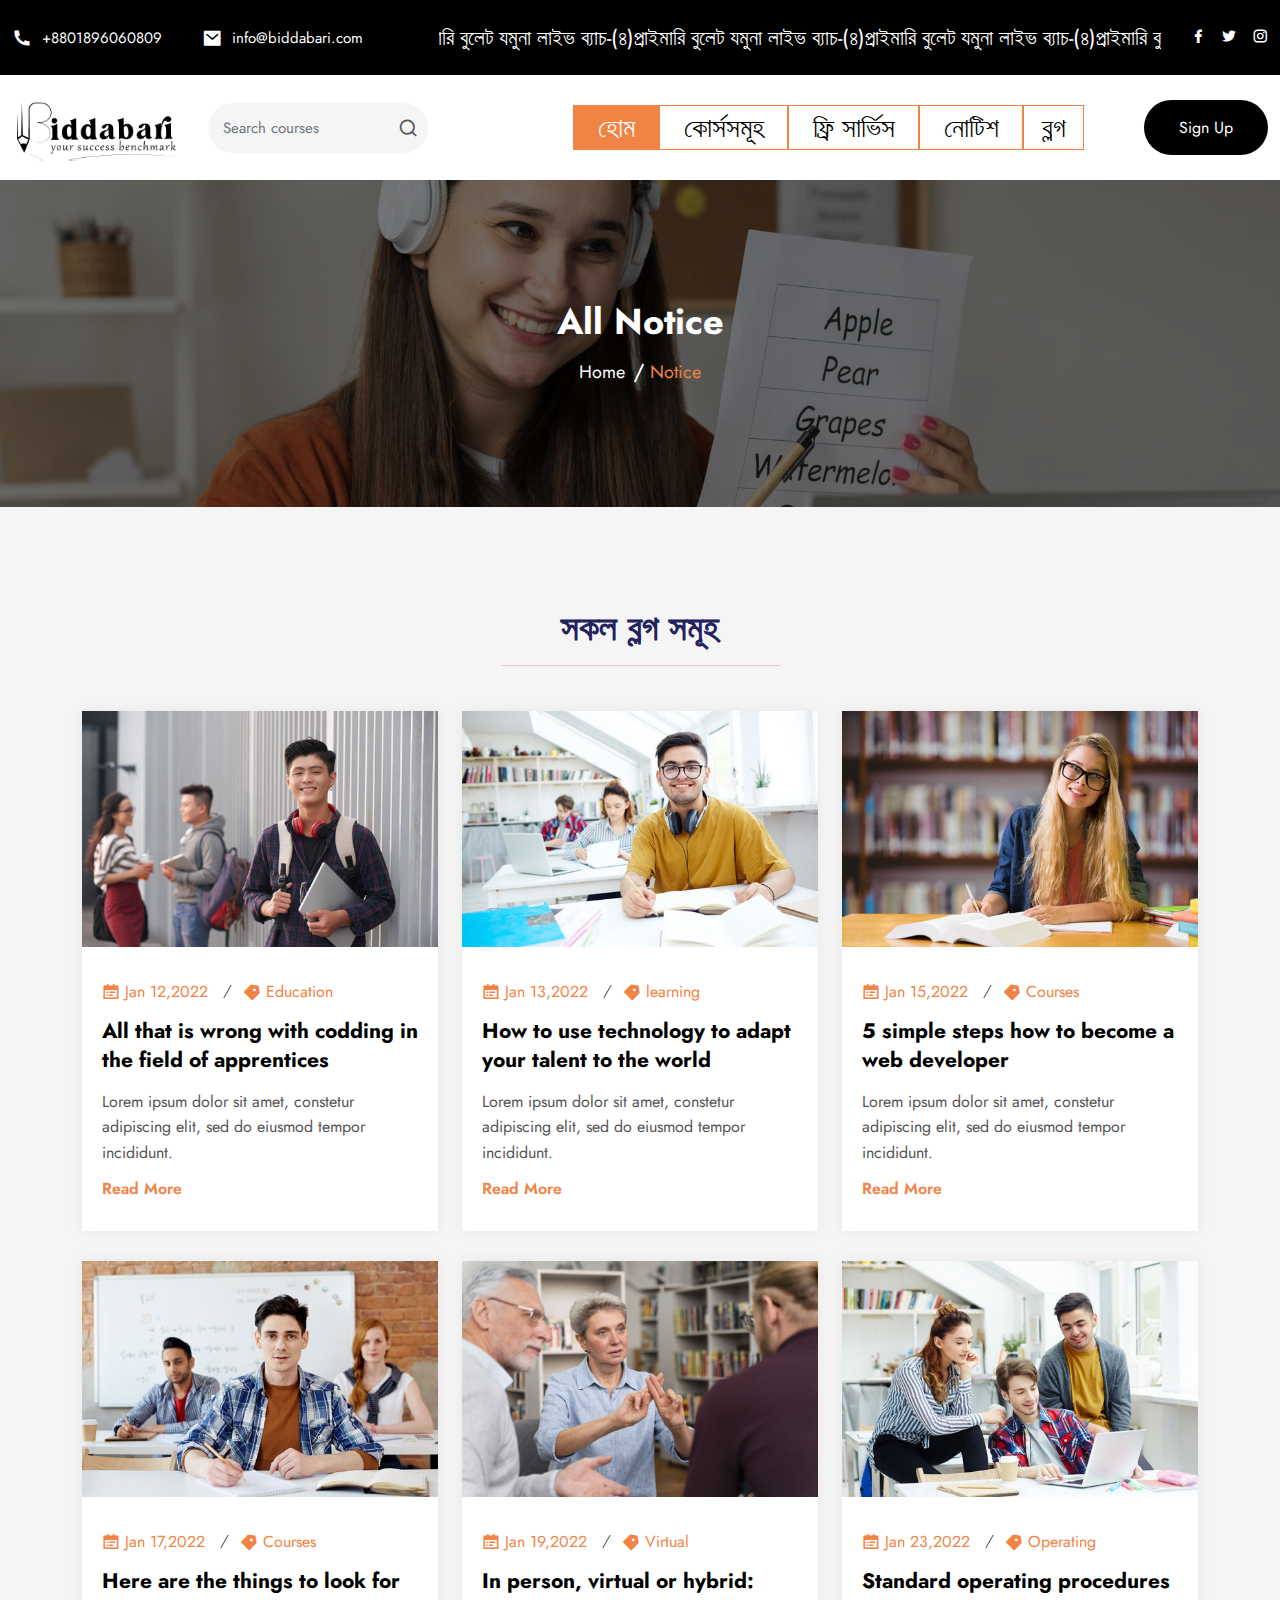
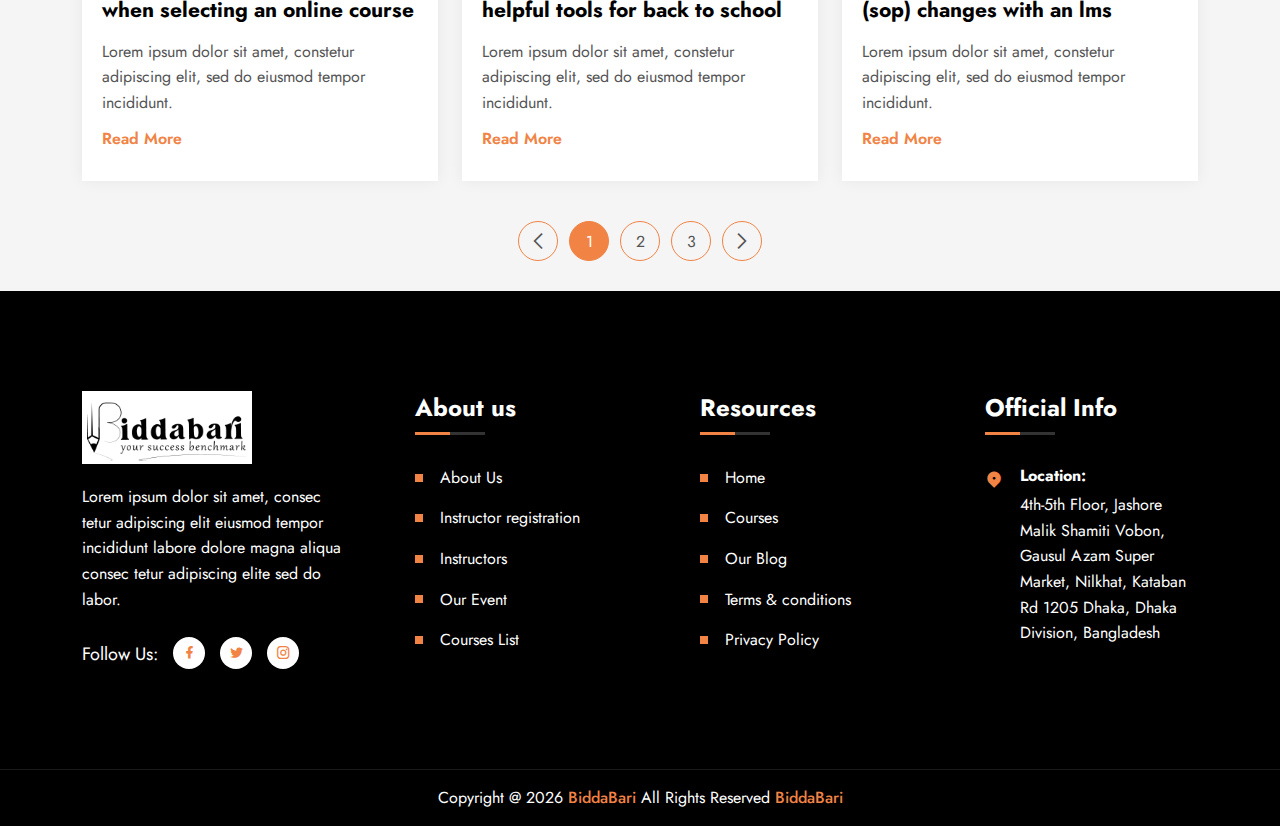
==== blog.html @ 2662635b "many page added" ====
<!doctype html>
<html lang="zxx">

<head>

    <meta charset="UTF-8">
    <meta http-equiv="X-UA-Compatible" content="IE=edge">
    <meta name="viewport" content="width=device-width, initial-scale=1.0">

    <link rel="stylesheet" href="assets/css/plugins.css">

    <link rel="stylesheet" href="assets/css/iconplugins.css">

    <link rel="stylesheet" href="assets/css/style.css">

    <link rel="stylesheet" href="assets/css/responsive.css">

    <link rel="stylesheet" href="assets/css/theme-dark.css">

    <link rel="stylesheet" href="assets/css/custom.css">
    <title>BiddaBari - The First Job Study Online Platform in Bangladesh</title>

    <link rel="icon" type="image/png" href="assets/images/favicon.png">
    <link rel="stylesheet" href="assets/news-tinker/style.css">

</head>
<body>

<!--<div id="preloader">-->
<!-- <div id="preloader-area">-->
<!--  <div class="spinner"></div>-->
<!--  <div class="spinner"></div>-->
<!--  <div class="spinner"></div>-->
<!--  <div class="spinner"></div>-->
<!--  <div class="spinner"></div>-->
<!--  <div class="spinner"></div>-->
<!--  <div class="spinner"></div>-->
<!--  <div class="spinner"></div>-->
<!-- </div>-->
<!-- <div class="preloader-section preloader-left"></div>-->
<!-- <div class="preloader-section preloader-right"></div>-->
<!--</div>-->


<header class="top-header">
    <div class="container-fluid">
        <div class="row align-items-center">
            <div class="col-lg-4 col-md-4">
                <div class="header-left">
                    <ul>
                        <li>
                            <i class="ri-phone-fill"></i>
                            <a href="">+8801896060809</a>
                        </li>
                        <li>
                            <i class="ri-mail-fill"></i>
                            <a href=""><span class="__cf_email__">info@biddabari.com</span></a>
                        </li>
                    </ul>
                </div>
            </div>
            <div class="col-lg-7 col-md-4 acme-news-ticker">
                <div class="acme-news-ticker-box">
                    <ul class="my-news-ticker">
                        <li><a href="">প্রাইমারি বুলেট যমুনা লাইভ ব্যাচ-(৪)প্রাইমারি বুলেট যমুনা লাইভ ব্যাচ-(৪)প্রাইমারি বুলেট যমুনা লাইভ ব্যাচ-(৪)প্রাইমারি বুলেট যমুনা লাইভ ব্যাচ-(৪)প্রাইমারি বুলেট যমুনা লাইভ ব্যাচ-(৪)প্রাইমারি বুলেট যমুনা লাইভ ব্যাচ-(৪)</a></li>&nbsp;&nbsp;&nbsp;&nbsp;&nbsp;&nbsp;&nbsp;&nbsp;&nbsp;&nbsp;&nbsp;&nbsp;&nbsp;&nbsp;
                        <li><a href="">প্রাইমারি বুলেট যমুনা লাইভ ব্যাচ-(5)</a></li>
                        <li><a href="">প্রাইমারি বুলেট যমুনা লাইভ ব্যাচ-(6)</a></li>
                        <li><a href="">প্রাইমারি বুলেট যমুনা লাইভ ব্যাচ-(7)</a></li>
                    </ul>
                </div>
            </div>
            <div class="col-lg-1 col-md-4">
                <div class="header-right">
                    <ul class="social-list">
                        <li>
                            <a href="https://www.facebook.com/" target="_blank">
                                <i class="ri-facebook-fill"></i>
                            </a>
                        </li>
                        <li>
                            <a href="https://twitter.com/" target="_blank">
                                <i class="ri-twitter-fill"></i>
                            </a>
                        </li>
                        <li>
                            <a href="https://www.pinterest.com/" target="_blank">
                                <i class="ri-instagram-line"></i>
                            </a>
                        </li>
                    </ul>
                </div>
            </div>
        </div>
    </div>
</header>


<div class="navbar-area-2" >
    <div class="mobile-responsive-nav">
        <div class="container">
            <div class="mobile-responsive-menu">
                <div class="logo">
                    <a href="index.html">
                        <img src="assets/images/logos/logo-small.png" class="logo-one" alt="logo">
                        <img src="assets/images/logos/logo-small-white.png" class="logo-two" alt="logo">
                    </a>
                </div>
            </div>
        </div>
    </div>

    <div class="desktop-nav nav-area" >
        <div class="container-fluid">
            <nav class="navbar navbar-expand-md navbar-light ">
                <a class="navbar-brand" href="index.html">
                    <img src="assets/images/logos/logo.png" class="logo-one" alt="Logo">
                    <img src="assets/images/logos/logo-2.png" class="logo-two" alt="Logo">
                </a>
                <div class="nav-widget-form">
                    <form class="search-form search-form-bg">
                        <input type="search" class="form-control" placeholder="Search courses">
                        <button type="submit">
                            <i class="ri-search-line"></i>
                        </button>
                    </form>
                </div>

                <div class="collapse navbar-collapse mean-menu" id="navbarSupportedContent">
                    <ul class="navbar-nav">
                        <li class="nav-item"><a href="index.html" class="nav-link active"> হোম</a> </li>
                        <li class="nav-item"><a href="courses.html" class="nav-link"> কোর্সসমূহ</a> </li>
                        <li class="nav-item"><a href="free.html" class="nav-link">ফ্রি সার্ভিস</a></li>
                        <li class="nav-item"><a href="notice.html" class="nav-link">নোটিশ </a></li>
                        <li class="nav-item"><a href="blog.html" class="nav-link">ব্লগ</a></li>
                    </ul>
                    <div class="others-options d-flex align-items-center">
                        <div class="optional-item">
                            <a href="signup.htm" class="default-btn two border-radius-50">Sign Up</a>
                        </div>
                    </div>
                </div>
            </nav>
        </div>
    </div>

    <div class="side-nav-responsive">
        <div class="container">
            <div class="dot-menu">
                <div class="side-item">
                    <a href="signup.html" class=""><i class="ri-user-2-fill"></i></a>
                </div>
                <div class="circle-inner">
                    <div class="ri-search-line"></div>
                    <!--     <div class="circle circle-two"></div>-->
                    <!--     <div class="circle circle-three"></div>-->
                </div>
            </div>
            <div class="container">
                <div class="side-nav-inner">
                    <div class="side-nav justify-content-center align-items-center">
                        <div class="side-item">
                            <form class="search-form">
                                <input type="search" class="form-control" placeholder="Search courses">
                                <button type="submit">
                                    <i class="ri-search-line"></i>
                                </button>
                            </form>
                        </div>
                        <!--      <div class="side-item">-->
                        <!--      <a href="signup.html" class="default-btn two">Sign Up</a>-->
                        <!--     </div>-->
                    </div>
                </div>
            </div>
        </div>
    </div>
</div>



<div class="inner-banner inner-banner-bg10 ">
    <div class="container">
        <div class="inner-title text-center">
            <h3>All Notice</h3>
            <ul>
                <li>
                    <a href="index.html">Home</a>
                </li>
                <li>Notice</li>
            </ul>
        </div>
    </div>
</div>

<div class="courses-area-two section-bg pt-100">
    <div class="container">
        <div class="section-title text-center mb-45">
            <!--   <span>কোর্স সমূহ</span>-->
            <h2> সকল  ব্লগ সমূহ</h2>
            <hr class="w-25 mx-auto bg-danger"/>
        </div>
        <div class="row justify-content-center">
            <div class="col-lg-4 col-md-6">
                <div class="blog-card">
                    <a href="single-blog.html">
                        <img src="assets/images/blog/blog-img1.jpg" alt="Blog">
                    </a>
                    <div class="content">
                        <ul>
                            <li><i class="ri-calendar-todo-fill"></i> Jan 12,2022 </li>
                            <li><i class="ri-price-tag-3-fill"></i> <a href="tags.html">Education</a></li>
                        </ul>
                        <h3><a href="single-blog.html">All that is wrong with codding in the field of apprentices</a></h3>
                        <p>Lorem ipsum dolor sit amet, constetur adipiscing elit, sed do eiusmod tempor incididunt.</p>
                        <a href="single-blog.html" class="read-btn">Read More</a>
                    </div>
                </div>
            </div>
            <div class="col-lg-4 col-md-6">
                <div class="blog-card">
                    <a href="single-blog.html">
                        <img src="assets/images/blog/blog-img2.jpg" alt="Blog">
                    </a>
                    <div class="content">
                        <ul>
                            <li><i class="ri-calendar-todo-fill"></i> Jan 13,2022 </li>
                            <li><i class="ri-price-tag-3-fill"></i> <a href="tags.html">learning</a></li>
                        </ul>
                        <h3><a href="single-blog.html">How to use technology to adapt your talent to the world</a></h3>
                        <p>Lorem ipsum dolor sit amet, constetur adipiscing elit, sed do eiusmod tempor incididunt.</p>
                        <a href="single-blog.html" class="read-btn">Read More</a>
                    </div>
                </div>
            </div>
            <div class="col-lg-4 col-md-6">
                <div class="blog-card">
                    <a href="single-blog.html">
                        <img src="assets/images/blog/blog-img3.jpg" alt="Blog">
                    </a>
                    <div class="content">
                        <ul>
                            <li><i class="ri-calendar-todo-fill"></i> Jan 15,2022 </li>
                            <li><i class="ri-price-tag-3-fill"></i> <a href="tags.html">Courses</a></li>
                        </ul>
                        <h3><a href="single-blog.html">5 simple steps how to become a web developer</a></h3>
                        <p>Lorem ipsum dolor sit amet, constetur adipiscing elit, sed do eiusmod tempor incididunt.</p>
                        <a href="single-blog.html" class="read-btn">Read More</a>
                    </div>
                </div>
            </div>
            <div class="col-lg-4 col-md-6">
                <div class="blog-card">
                    <a href="single-blog.html">
                        <img src="assets/images/blog/blog-img4.jpg" alt="Blog">
                    </a>
                    <div class="content">
                        <ul>
                            <li><i class="ri-calendar-todo-fill"></i> Jan 17,2022 </li>
                            <li><i class="ri-price-tag-3-fill"></i> <a href="tags.html">Courses</a></li>
                        </ul>
                        <h3><a href="single-blog.html">Here are the things to look for when selecting an online course</a></h3>
                        <p>Lorem ipsum dolor sit amet, constetur adipiscing elit, sed do eiusmod tempor incididunt.</p>
                        <a href="single-blog.html" class="read-btn">Read More</a>
                    </div>
                </div>
            </div>
            <div class="col-lg-4 col-md-6">
                <div class="blog-card">
                    <a href="single-blog.html">
                        <img src="assets/images/blog/blog-img5.jpg" alt="Blog">
                    </a>
                    <div class="content">
                        <ul>
                            <li><i class="ri-calendar-todo-fill"></i> Jan 19,2022 </li>
                            <li><i class="ri-price-tag-3-fill"></i> <a href="tags.html">Virtual</a></li>
                        </ul>
                        <h3><a href="single-blog.html">In person, virtual or hybrid: helpful tools for back to school</a></h3>
                        <p>Lorem ipsum dolor sit amet, constetur adipiscing elit, sed do eiusmod tempor incididunt.</p>
                        <a href="single-blog.html" class="read-btn">Read More</a>
                    </div>
                </div>
            </div>
            <div class="col-lg-4 col-md-6">
                <div class="blog-card">
                    <a href="single-blog.html">
                        <img src="assets/images/blog/blog-img6.jpg" alt="Blog">
                    </a>
                    <div class="content">
                        <ul>
                            <li><i class="ri-calendar-todo-fill"></i> Jan 23,2022 </li>
                            <li><i class="ri-price-tag-3-fill"></i> <a href="tags.html">Operating</a></li>
                        </ul>
                        <h3><a href="single-blog.html">Standard operating procedures (sop) changes with an lms</a></h3>
                        <p>Lorem ipsum dolor sit amet, constetur adipiscing elit, sed do eiusmod tempor incididunt.</p>
                        <a href="single-blog.html" class="read-btn">Read More</a>
                    </div>
                </div>
            </div>
            <div class="col-lg-12 col-md-12 text-center">
                <div class="pagination-area">
                    <a href="blog.html" class="prev page-numbers">
                        <i class="flaticon-left-arrow"></i>
                    </a>
                    <span class="page-numbers current" aria-current="page">1</span>
                    <a href="blog.html" class="page-numbers">2</a>
                    <a href="blog.html" class="page-numbers">3</a>
                    <a href="blog.html" class="next page-numbers">
                        <i class="flaticon-chevron"></i>
                    </a>
                </div>
            </div>
        </div>
    </div>
</div>




<footer class="footer-area">
    <div class="container pt-100 pb-70">
        <div class="row">
            <div class="col-lg-3 col-sm-6">
                <div class="footer-widget">
                    <div class="footer-logo">
                        <a href="index.html">
                            <img src="assets/images/logos/logo-2.png" alt="Images">
                        </a>
                    </div>
                    <p>
                        Lorem ipsum dolor sit amet, consec tetur
                        adipiscing elit eiusmod tempor incididunt
                        labore dolore magna aliqua consec tetur
                        adipiscing elite sed do labor.
                    </p>
                    <ul class="social-link">
                        <li class="social-title">Follow Us:</li>
                        <li>
                            <a href="https://www.facebook.com/" target="_blank">
                                <i class="ri-facebook-fill"></i>
                            </a>
                        </li>
                        <li>
                            <a href="https://twitter.com/" target="_blank">
                                <i class="ri-twitter-fill"></i>
                            </a>
                        </li>
                        <li>
                            <a href="https://www.pinterest.com/" target="_blank">
                                <i class="ri-instagram-line"></i>
                            </a>
                        </li>
                    </ul>
                </div>
            </div>
            <div class="col-lg-3 col-sm-6">
                <div class="footer-widget ps-5">
                    <h3>About us</h3>
                    <ul class="footer-list">
                        <li>
                            <a href="about.html">
                                About Us
                            </a>
                        </li>
                        <li>
                            <a href="signup.html">
                                Instructor registration
                            </a>
                        </li>
                        <li>
                            <a href="instructors.html">
                                Instructors
                            </a>
                        </li>
                        <li>
                            <a href="event.html">
                                Our Event
                            </a>
                        </li>
                        <li>
                            <a href="courses-list.html">
                                Courses List
                            </a>
                        </li>
                    </ul>
                </div>
            </div>
            <div class="col-lg-3 col-sm-6">
                <div class="footer-widget ps-5">
                    <h3>Resources</h3>
                    <ul class="footer-list">
                        <li>
                            <a href="index.html">
                                Home
                            </a>
                        </li>
                        <li>
                            <a href="courses.html">
                                Courses
                            </a>
                        </li>
                        <li>
                            <a href="blog.html">
                                Our Blog
                            </a>
                        </li>
                        <li>
                            <a href="terms-condition.html">
                                Terms & conditions
                            </a>
                        </li>
                        <li>
                            <a href="privacy-policy.html">
                                Privacy Policy
                            </a>
                        </li>
                    </ul>
                </div>
            </div>
            <div class="col-lg-3 col-sm-6">
                <div class="footer-widget ps-5">
                    <h3>Official Info</h3>
                    <ul class="footer-contact">
                        <li>
                            <i class="ri-map-pin-2-fill"></i>
                            <div class="content">
                                <h4>Location:</h4>
                                <span>
         4th-5th Floor, Jashore Malik Shamiti Vobon, Gausul Azam Super Market, Nilkhat, Kataban Rd 1205 Dhaka, Dhaka Division, Bangladesh
        </span>
                            </div>
                        </li>
                    </ul>
                </div>
            </div>
        </div>
    </div>
    <div class="copyright-area">
        <div class="container">
            <div class="copy-right-text text-center">
                <p>
                    Copyright @ <script>document.write(new Date().getFullYear())</script> <b>BiddaBari</b> All Rights Reserved
                    <a href="https://biddabari.com" target="_blank">BiddaBari</a>
                </p>
            </div>
        </div>
    </div>
</footer>


<script src="assets/js/jquery.min.js"></script>

<!--<script src="assets/js/plugins.js"></script>-->

<script src="assets/js/bootstrap.bundle.min.js" type="text/javascript"></script>
<script src="assets/js/meanmenu.min.js" type="text/javascript"></script>
<script src="assets/js/ajaxchimp.min.js" type="text/javascript"></script>
<script src="assets/js/form-validator.min.js" type="text/javascript"></script>
<script src="assets/js/contact-form-script.js" type="text/javascript"></script>
<script src="assets/js/owl.carousel.min.js" type="text/javascript"></script>
<script src="assets/js/magnific-popup.min.js" type="text/javascript"></script>
<script src="assets/js/aos.js" type="text/javascript"></script>
<script src="assets/js/odometer.min.js" type="text/javascript"></script>
<script src="assets/js/appear.min.js" type="text/javascript"></script>
<script src="assets/js/tweenMax.min.js" type="text/javascript"></script>



<script src="assets/js/custom.js"></script>


<script src="assets/news-tinker/acmeticker.js"></script>
<script type="text/javascript">
    jQuery(document).ready(function ($) {
        $('.my-news-ticker').AcmeTicker({
            type:'marquee',/*horizontal/horizontal/Marquee/type*/
            direction: 'left',/*up/down/left/right*/
            speed:0.05,/*true/false/number*/ /*For vertical/horizontal 600*//*For marquee 0.05*//*For typewriter 50*/
            controls: {
                prev: $('.acme-news-ticker-prev'),/*Can be used for horizontal/horizontal/typewriter*//*not work for marquee*/
                toggle: $('.acme-news-ticker-pause'),/*Can be used for horizontal/horizontal/typewriter*//*not work for marquee*/
                next: $('.acme-news-ticker-next')/*Can be used for horizontal/horizontal/marquee/typewriter*/
            }
        });
    })

</script>

<script src="assets/js/multi-countdown.js"></script>
<script>
    /* Only for Demo proposal */
    var date = new Date(); // Now
    date.setDate(date.getDate() + 30); // Set now + 30 days as the new date
    const ye = new Intl.DateTimeFormat('en', { year: 'numeric' }).format(date);
    const mo = new Intl.DateTimeFormat('en', { month: 'numeric' }).format(date);
    const da = new Intl.DateTimeFormat('en', { day: '2-digit' }).format(date);
    const dateText = ye + '/' + mo + '/' + da;
</script>
</body>


</html>
---- assets/css/iconplugins.css ----
@import "../fonts/remixicon.css";@import "../fonts/flaticon.css"
---- assets/css/style.css ----
@import "https://fonts.googleapis.com/css2?family=Jost:ital,wght@0,100;0,200;0,300;0,400;0,500;0,600;0,700;0,800;0,900;1,100;1,200;1,300;1,400;1,500;1,600;1,700;1,800;1,900&amp;display=swap";:root{--bodyFonts: 'Jost', sans-serif;--mainColor: #08A9E6;--redColor: #EC272F;--titleColor: #21225F;--bodyColor: #555555;--whiteColor: #ffffff;--fontSize: 16px;--transition: 0.5s}body{padding:0;margin:0;line-height:1.6;color:var(--bodyColor);font-weight:400;font-size:var(--fontSize);font-family:var(--bodyFonts)}p{color:var(--bodyColor);margin-bottom:10px}p:last-child{margin-bottom:0}a{display:inline-block;-webkit-transition:var(--transition);transition:var(--transition);text-decoration:none}a:hover,a:focus{text-decoration:none}button{outline:0;border:none}button:focus{outline:0;border:0}h1,h2,h3,h4,h5,h6{font-weight:700;color:var(--titleColor);line-height:1.4;font-family:var(--headerFonts)}h3{font-size:22px}.d-table{width:100%;height:100%}.d-table-cell{display:table-cell;vertical-align:middle}img{max-width:100%}.pt-150{padding-top:150px}.ptb-100{padding-top:100px;padding-bottom:100px}.pt-100{padding-top:100px}.pb-100{padding-bottom:100px!important}.ptb-70{padding-top:70px;padding-bottom:70px}.pt-70{padding-top:70px}.pb-70{padding-bottom:70px}.pt-50{padding-top:50px}.pt-45{padding-top:45px}.pt-20{padding-top:20px}.pl-20{padding-left:20px}.pr-20{padding-right:20px}.pb-10{padding-bottom:10px}.mt-20{margin-top:20px}.mb-45{margin-bottom:45px}.ml-20{margin-left:20px}.mr-20{margin-right:20px}.mb-20{margin-bottom:20px}.mb-30{margin-bottom:30px}.border-radius-5{border-radius:5px!important}.border-radius-50{border-radius:50px!important}.border-radius-0{border-radius:0!important}.border-radius-0 img{border-radius:0!important}.box-shadow{-webkit-box-shadow:0 0 15px rgba(0,0,0,.06);box-shadow:0 0 15px rgba(0,0,0,.06)}.default-btn{padding:15px 35px;text-align:center;color:var(--whiteColor);font-size:var(--fontSize);font-weight:400;-webkit-transition:var(--transition);transition:var(--transition);display:-webkit-inline-box;display:-ms-inline-flexbox;display:inline-flex;-webkit-box-align:center;-ms-flex-align:center;align-items:center;-webkit-box-pack:center;-ms-flex-pack:center;justify-content:center;position:relative;z-index:0;background:var(--mainColor);-webkit-box-shadow:none;box-shadow:none;overflow:hidden;white-space:nowrap}.default-btn i{position:relative;top:3px;margin-left:10px}.default-btn:before{content:'';position:absolute;top:0;bottom:0;left:50%;width:550px;height:550px;margin:auto;background:var(--titleColor);border-radius:50%;z-index:-1;-webkit-transform-origin:top center;transform-origin:top center;-webkit-transform:translateX(-50%) translateY(-5%) scale(.4);transform:translateX(-50%) translateY(-5%) scale(.4);-webkit-transition:-webkit-transform .9s;transition:-webkit-transform .9s;transition:transform .9s;transition:transform .9s,-webkit-transform .9s}.default-btn.two{background:var(--redColor);color:var(--whiteColor)}.default-btn.two::before{background-color:#F18345}.default-btn:hover{color:var(--whiteColor)!important}.default-btn:hover:before{-webkit-transition:-webkit-transform 1s;transition:-webkit-transform 1s;transition:transform 1s;transition:transform 1s,-webkit-transform 1s;-webkit-transform:translateX(-45%) translateY(0) scale(1);transform:translateX(-45%) translateY(0) scale(1);-webkit-transform-origin:bottom center;transform-origin:bottom center}.section-title{position:relative;z-index:1}.section-title span{color:var(--mainColor);display:block;margin-bottom:7px}.section-title h2{font-size:35px;margin-top:0;line-height:1.2;margin-bottom:0}.section-title h2 b{color:var(--mainColor);font-weight:700}.section-title p{padding-top:15px;margin-bottom:0}.section-title.text-center h2{margin:0 auto}.section-title.text-center p{margin:0 auto;max-width:640px}.section-bg{background-color:#f5f5f5}.top-header{padding:15px 0;position:relative;z-index:5;background-color:#000}.header-left{float:left}.header-left ul{list-style-type:none;margin:0;padding:0}.header-left ul li{display:inline-block;padding-left:30px;position:relative;color:var(--whiteColor);margin-right:35px;font-size:15px}.header-left ul li:last-child{margin-right:0}.header-left ul li i{position:absolute;top:50%;-webkit-transform:translateY(-50%);transform:translateY(-50%);left:0;font-size:20px;color:var(--whiteColor)}.header-left ul li a{color:var(--whiteColor);-webkit-transition:var(--transition);transition:var(--transition)}.header-left ul li a:hover{color:var(--mainColor)}.header-right{float:right}.header-right .header-language{display:inline-block;margin-right:20px;position:relative;top:-3px}.header-right .header-language .dropdown-toggle{background-color:transparent;color:var(--whiteColor);font-size:15px;display:-webkit-box;display:-ms-flexbox;display:flex;-webkit-box-align:center;-ms-flex-align:center;align-items:center;padding:0;outline:0;border:0;-webkit-transition:all .3s linear;transition:all .3s linear}.header-right .header-language .dropdown-toggle:after{content:"\ea4e";font-family:remixicon!important;border:0;margin-left:8px;font-size:20px;color:var(--yellowColor)}.header-right .header-language .dropdown-menu{margin:0;padding:0;-webkit-box-shadow:0 9px 54px 0 rgba(32,32,32,.1);box-shadow:0 9px 54px 0 rgba(32,32,32,.1);left:auto;right:0;border:0;border-radius:0;-webkit-transform:translateY(100px)!important;transform:translateY(100px)!important;display:block;opacity:0;pointer-events:none;-webkit-transition:all .3s linear;transition:all .3s linear}.header-right .header-language .dropdown-menu.show{-webkit-transform:translateY(40px)!important;transform:translateY(40px)!important;opacity:1;pointer-events:all}.header-right .header-language .dropdown-menu a{padding:5px 25px;-webkit-transition:all .3s linear;transition:all .3s linear;font-size:15px}.header-right .header-language .dropdown-menu a:active{background-color:var(--mainColor);color:var(--whiteColor)}.header-right .header-language .dropdown-menu a:hover{background-color:var(--mainColor);color:var(--whiteColor)}.header-right .header-language .dropdown-menu a img{width:20px;margin-right:10px}.header-right .header-language .dropdown-menu[style]{right:0!important;left:auto!important}.header-right .social-list{list-style-type:none;margin:0;padding:0;display:inline-block}.header-right .social-list li{display:inline-block;margin-right:10px}.header-right .social-list li:last-child{margin-right:0}.header-right .social-list li a{color:var(--whiteColor);font-size:var(--fontSize);-webkit-transition:var(--transition);transition:var(--transition)}.header-right .social-list li a:hover{color:var(--mainColor)}.desktop-nav{padding-top:0;padding-bottom:0}.desktop-nav .navbar{background-color:var(--whiteColor);padding-right:0;padding-top:10px;padding-left:0;padding-bottom:10px}.desktop-nav .navbar .navbar-brand .logo-two{display:none}.desktop-nav .navbar ul{padding-left:0;margin-bottom:0;list-style-type:none}.desktop-nav .navbar .navbar-nav{margin-left:auto;margin-right:40px}.desktop-nav .navbar .navbar-nav .nav-item{position:relative;padding-bottom:20px;padding-top:20px;padding-right:0;padding-left:0}.desktop-nav .navbar .navbar-nav .nav-item .dropdown-toggle{padding-right:17px}.desktop-nav .navbar .navbar-nav .nav-item .dropdown-toggle::before{position:absolute;content:"\ea4e";line-height:1;right:-2px;top:6px;font-family:remixicon!important;font-size:17px}.desktop-nav .navbar .navbar-nav .nav-item .dropdown-toggle::after{display:none}.desktop-nav .navbar .navbar-nav .nav-item a{font-size:17px;color:var(--titleColor);position:relative;z-index:1;font-weight:500;padding-left:0;padding-right:0;padding-top:0;padding-bottom:0;margin-left:15px;margin-right:15px}.desktop-nav .navbar .navbar-nav .nav-item a:hover,.desktop-nav .navbar .navbar-nav .nav-item a:focus,.desktop-nav .navbar .navbar-nav .nav-item a.active{color:var(--mainColor)}.desktop-nav .navbar .navbar-nav .nav-item:last-child a{margin-right:0}.desktop-nav .navbar .navbar-nav .nav-item:first-child a{margin-left:0}.desktop-nav .navbar .navbar-nav .nav-item:hover a,.desktop-nav .navbar .navbar-nav .nav-item:focus a,.desktop-nav .navbar .navbar-nav .nav-item.active a{color:var(--mainColor)}.desktop-nav .navbar .navbar-nav .nav-item .dropdown-menu{-webkit-box-shadow:0 0 15px 0 rgba(0,0,0,.1);box-shadow:0 0 15px 0 rgba(0,0,0,.1);-webkit-transition:all .3s ease-in-out;transition:all .3s ease-in-out;background:var(--whiteColor);border:none;position:absolute;visibility:hidden;-webkit-transform-origin:top;transform-origin:top;border-radius:0;display:block;width:250px;z-index:99;opacity:0;top:80px;left:0;-webkit-transform:scaleY(0);transform:scaleY(0);-webkit-transition:var(--transition);transition:var(--transition);padding-top:2px;padding-left:5px;padding-right:5px;padding-bottom:0}.desktop-nav .navbar .navbar-nav .nav-item .dropdown-menu li{padding:0;border-bottom:1px solid #f0eeee}.desktop-nav .navbar .navbar-nav .nav-item .dropdown-menu li:last-child{border:none}.desktop-nav .navbar .navbar-nav .nav-item .dropdown-menu li a{color:var(--titleColor);padding:12px 20px 9px;margin:0;font-size:15px;position:relative;-webkit-transition:var(--transition);transition:var(--transition)}.desktop-nav .navbar .navbar-nav .nav-item .dropdown-menu li a:hover,.desktop-nav .navbar .navbar-nav .nav-item .dropdown-menu li a:focus,.desktop-nav .navbar .navbar-nav .nav-item .dropdown-menu li a.active{color:var(--mainColor)}.desktop-nav .navbar .navbar-nav .nav-item .dropdown-menu li a.dropdown-toggle{padding-right:17px}.desktop-nav .navbar .navbar-nav .nav-item .dropdown-menu li a.dropdown-toggle::before{position:absolute;content:"\ea4e";line-height:1;right:15px;top:50%;-webkit-transform:translateY(-50%);transform:translateY(-50%);font-family:remixicon!important;font-size:17px}.desktop-nav .navbar .navbar-nav .nav-item .dropdown-menu li a.dropdown-toggle::after{display:none}.desktop-nav .navbar .navbar-nav .nav-item .dropdown-menu li .dropdown-menu{left:-245px;top:0;opacity:0;visibility:hidden;margin-top:11px}.desktop-nav .navbar .navbar-nav .nav-item .dropdown-menu li .dropdown-menu li a{color:var(--titleColor)}.desktop-nav .navbar .navbar-nav .nav-item .dropdown-menu li .dropdown-menu li a:hover,.desktop-nav .navbar .navbar-nav .nav-item .dropdown-menu li .dropdown-menu li a:focus,.desktop-nav .navbar .navbar-nav .nav-item .dropdown-menu li .dropdown-menu li a.active{color:var(--mainColor)}.desktop-nav .navbar .navbar-nav .nav-item .dropdown-menu li .dropdown-menu li .dropdown-menu{left:-245px;right:auto;top:0;opacity:0;visibility:hidden}.desktop-nav .navbar .navbar-nav .nav-item .dropdown-menu li .dropdown-menu li .dropdown-menu li a{color:var(--titleColor);font-size:15px}.desktop-nav .navbar .navbar-nav .nav-item .dropdown-menu li .dropdown-menu li .dropdown-menu li a:hover,.desktop-nav .navbar .navbar-nav .nav-item .dropdown-menu li .dropdown-menu li .dropdown-menu li a:focus,.desktop-nav .navbar .navbar-nav .nav-item .dropdown-menu li .dropdown-menu li .dropdown-menu li a.active{color:var(--mainColor)}.desktop-nav .navbar .navbar-nav .nav-item .dropdown-menu li .dropdown-menu li .dropdown-menu li .dropdown-menu{left:-250px;top:0;opacity:0;visibility:hidden}.desktop-nav .navbar .navbar-nav .nav-item .dropdown-menu li .dropdown-menu li .dropdown-menu li .dropdown-menu li a{color:var(--titleColor)}.desktop-nav .navbar .navbar-nav .nav-item .dropdown-menu li .dropdown-menu li .dropdown-menu li .dropdown-menu li a:hover,.desktop-nav .navbar .navbar-nav .nav-item .dropdown-menu li .dropdown-menu li .dropdown-menu li .dropdown-menu li a:focus,.desktop-nav .navbar .navbar-nav .nav-item .dropdown-menu li .dropdown-menu li .dropdown-menu li .dropdown-menu li a.active{color:var(--mainColor)}.desktop-nav .navbar .navbar-nav .nav-item .dropdown-menu li .dropdown-menu li .dropdown-menu li .dropdown-menu li .dropdown-menu{left:-250px;top:0;opacity:0;visibility:hidden}.desktop-nav .navbar .navbar-nav .nav-item .dropdown-menu li .dropdown-menu li .dropdown-menu li .dropdown-menu li .dropdown-menu li a{color:var(--titleColor)}.desktop-nav .navbar .navbar-nav .nav-item .dropdown-menu li .dropdown-menu li .dropdown-menu li .dropdown-menu li .dropdown-menu li a:hover,.desktop-nav .navbar .navbar-nav .nav-item .dropdown-menu li .dropdown-menu li .dropdown-menu li .dropdown-menu li .dropdown-menu li a:focus,.desktop-nav .navbar .navbar-nav .nav-item .dropdown-menu li .dropdown-menu li .dropdown-menu li .dropdown-menu li .dropdown-menu li a.active{color:var(--mainColor)}.desktop-nav .navbar .navbar-nav .nav-item .dropdown-menu li .dropdown-menu li .dropdown-menu li .dropdown-menu li .dropdown-menu li .dropdown-menu{left:-250px;top:0;opacity:0;visibility:hidden}.desktop-nav .navbar .navbar-nav .nav-item .dropdown-menu li .dropdown-menu li .dropdown-menu li .dropdown-menu li .dropdown-menu li .dropdown-menu li a{color:var(--titleColor)}.desktop-nav .navbar .navbar-nav .nav-item .dropdown-menu li .dropdown-menu li .dropdown-menu li .dropdown-menu li .dropdown-menu li .dropdown-menu li a:hover,.desktop-nav .navbar .navbar-nav .nav-item .dropdown-menu li .dropdown-menu li .dropdown-menu li .dropdown-menu li .dropdown-menu li .dropdown-menu li a:focus,.desktop-nav .navbar .navbar-nav .nav-item .dropdown-menu li .dropdown-menu li .dropdown-menu li .dropdown-menu li .dropdown-menu li .dropdown-menu li a.active{color:var(--mainColor)}.desktop-nav .navbar .navbar-nav .nav-item .dropdown-menu li .dropdown-menu li .dropdown-menu li .dropdown-menu li .dropdown-menu li .dropdown-menu li .dropdown-menu{left:-250px;top:0;opacity:0;visibility:hidden}.desktop-nav .navbar .navbar-nav .nav-item .dropdown-menu li .dropdown-menu li .dropdown-menu li .dropdown-menu li .dropdown-menu li .dropdown-menu li .dropdown-menu li a{color:var(--titleColor)}.desktop-nav .navbar .navbar-nav .nav-item .dropdown-menu li .dropdown-menu li .dropdown-menu li .dropdown-menu li .dropdown-menu li .dropdown-menu li .dropdown-menu li a:hover,.desktop-nav .navbar .navbar-nav .nav-item .dropdown-menu li .dropdown-menu li .dropdown-menu li .dropdown-menu li .dropdown-menu li .dropdown-menu li .dropdown-menu li a:focus,.desktop-nav .navbar .navbar-nav .nav-item .dropdown-menu li .dropdown-menu li .dropdown-menu li .dropdown-menu li .dropdown-menu li .dropdown-menu li .dropdown-menu li a.active{color:var(--mainColor)}.desktop-nav .navbar .navbar-nav .nav-item .dropdown-menu li .dropdown-menu li .dropdown-menu li .dropdown-menu li .dropdown-menu li .dropdown-menu li.active a{color:var(--mainColor)}.desktop-nav .navbar .navbar-nav .nav-item .dropdown-menu li .dropdown-menu li .dropdown-menu li .dropdown-menu li .dropdown-menu li .dropdown-menu li:hover .dropdown-menu{opacity:1;visibility:visible;top:-15px}.desktop-nav .navbar .navbar-nav .nav-item .dropdown-menu li .dropdown-menu li .dropdown-menu li .dropdown-menu li .dropdown-menu li.active a{color:var(--mainColor)}.desktop-nav .navbar .navbar-nav .nav-item .dropdown-menu li .dropdown-menu li .dropdown-menu li .dropdown-menu li .dropdown-menu li:hover .dropdown-menu{opacity:1;visibility:visible;top:-15px}.desktop-nav .navbar .navbar-nav .nav-item .dropdown-menu li .dropdown-menu li .dropdown-menu li .dropdown-menu li.active a{color:var(--mainColor)}.desktop-nav .navbar .navbar-nav .nav-item .dropdown-menu li .dropdown-menu li .dropdown-menu li .dropdown-menu li:hover .dropdown-menu{opacity:1;top:-15px;visibility:visible}.desktop-nav .navbar .navbar-nav .nav-item .dropdown-menu li .dropdown-menu li .dropdown-menu li.active a{color:var(--mainColor)}.desktop-nav .navbar .navbar-nav .nav-item .dropdown-menu li .dropdown-menu li .dropdown-menu li:hover .dropdown-menu{opacity:1;top:-15px;visibility:visible}.desktop-nav .navbar .navbar-nav .nav-item .dropdown-menu li .dropdown-menu li.active a{color:var(--mainColor)}.desktop-nav .navbar .navbar-nav .nav-item .dropdown-menu li .dropdown-menu li:hover .dropdown-menu{opacity:1;visibility:visible;top:-15px}.desktop-nav .navbar .navbar-nav .nav-item .dropdown-menu li.active a{color:var(--mainColor)}.desktop-nav .navbar .navbar-nav .nav-item .dropdown-menu li:hover .dropdown-menu{opacity:1;visibility:visible;top:-15px}.desktop-nav .navbar .navbar-nav .nav-item:hover .dropdown-menu{top:100%;opacity:1;margin-top:0;visibility:visible;-webkit-transform:scaleY(1);transform:scaleY(1)}.ledu-area{background-color:#f5f5f5}.ledu-area .navbar{background-color:transparent}.navbar-area.is-sticky{top:0;left:0;width:100%;z-index:999;position:fixed;background-color:var(--whiteColor)!important;-webkit-box-shadow:0 2px 28px 0 rgba(0,0,0,.06);box-shadow:0 2px 28px 0 rgba(0,0,0,.06);-webkit-animation:300ms ease-in-out 0s normal none 1 running fadeInDown;animation:300ms ease-in-out 0s normal none 1 running fadeInDown}.nav-widget-form{margin-left:10px}.nav-widget-form .search-form{position:relative;margin:0 auto;border-radius:0;border:1px solid #f5f5f5;width:260px}.nav-widget-form .search-form .form-control{background-color:var(--whiteColor);border-radius:0;border:none;height:50px;line-height:50px;font-size:17px;margin:0;border:none;padding:0 25px;color:var(--bodyColor)}.nav-widget-form .search-form .form-control::-webkit-input-placeholder,.nav-widget-form .search-form .form-control:-ms-input-placeholder,.nav-widget-form .search-form .form-control::-ms-input-placeholder,.nav-widget-form .search-form .form-control::-webkit-input-placeholder{color:var(--bodyColor)}.nav-widget-form .search-form .form-control::-webkit-input-placeholder,.nav-widget-form .search-form .form-control:-ms-input-placeholder,.nav-widget-form .search-form .form-control::-ms-input-placeholder,.nav-widget-form .search-form .form-control::placeholder{color:var(--bodyColor)}.nav-widget-form .search-form .form-control:focus{outline:none;-webkit-box-shadow:none;box-shadow:none}.nav-widget-form .search-form button{position:absolute;top:0;right:0;border:0;border-radius:0;background-color:transparent;color:var(--bodyColor);height:50px;line-height:50px;font-size:20px;padding:0 25px;-webkit-transition:var(--transition);transition:var(--transition)}.nav-widget-form .search-form button:hover{background:var(--mainColor);color:var(--whiteColor)}.nav-widget-form .search-form-bg{border:none}.nav-widget-form .search-form-bg .form-control{background-color:#f5f5f5;border-radius:50px}.nav-widget-form .search-form-bg button{border-radius:0 50px 50px 0}.nav-widget-form .search-form-bg2{border:none}.nav-widget-form .search-form-bg2 .form-control{background-color:#f5f5f5;border-radius:5px}.nav-widget-form .search-form-bg2 button{border-radius:0 5px 5px 0}.navbar-category{margin-left:15px}.navbar-category .category-list-dropdown{display:inline-block}.navbar-category .category-list-dropdown .btn{font-weight:500;font-size:17px;-webkit-transition:.5s;transition:.5s;color:var(--bodyColor)}.navbar-category .category-list-dropdown .btn i{font-size:19px;position:relative;top:4px;display:inline-block;margin-right:10px}.navbar-category .category-list-dropdown .btn:hover,.navbar-category .category-list-dropdown .btn:focus,.navbar-category .category-list-dropdown .btn.active{color:var(--mainColor);-webkit-box-shadow:none;box-shadow:none;outline:none}.navbar-category .category-list-dropdown .dropdown-menu{border:none;top:170%;left:0;z-index:99;opacity:0;width:260px;display:block;border-radius:0;padding:0;margin-top:0;position:absolute;visibility:hidden;background:var(--whiteColor);-webkit-transition:all .7s ease-in-out;transition:all .7s ease-in-out;-webkit-box-shadow:0 0 15px 0 rgba(0,0,0,.1);box-shadow:0 0 15px 0 rgba(0,0,0,.1)}.navbar-category .category-list-dropdown .dropdown-menu a{padding:12px 24px;display:block;color:var(--titleColor);font-size:15px;font-weight:600;background-color:transparent;border-bottom:1px solid #e1e1e1;position:relative;border-radius:0;-webkit-transition:all .7s ease-in-out;transition:all .7s ease-in-out}.navbar-category .category-list-dropdown .dropdown-menu a i{font-size:18px;margin-right:10px;position:relative;top:5px}.navbar-category .category-list-dropdown .dropdown-menu a:hover{color:var(--whiteColor);background-color:var(--mainColor);-webkit-box-shadow:none;box-shadow:none}.navbar-category .category-list-dropdown .dropdown-menu a:last-child{border-bottom:0}.navbar-category .category-list-dropdown .dropdown-menu.show{opacity:1;visibility:visible;top:135%}.navbar-category .category-list-dropdown .dropdown-toggle::after{display:none}.mobile-responsive-nav{display:none}.side-nav-responsive{display:none}.side-nav-responsive .dot-menu{padding:0 10px;height:30px;cursor:pointer;z-index:999;position:absolute;right:60px;top:-36px}.side-nav-responsive .dot-menu .circle-inner{display:-webkit-box;display:-ms-flexbox;display:flex;-webkit-box-align:center;-ms-flex-align:center;align-items:center;height:30px}.side-nav-responsive .dot-menu .circle-inner .circle{height:5px;width:5px;border-radius:100%;margin:0 2px;-webkit-transition:.7s;transition:.7s;background-color:var(--mainColor)}.side-nav-responsive .dot-menu:hover .circle-inner .circle{background-color:var(--redColor)}.side-nav-responsive .container{position:relative;display:-webkit-box;display:-ms-flexbox;display:flex}.side-nav-responsive .container .container{position:absolute;top:0;right:0;max-width:300px;margin-left:auto;opacity:0;visibility:hidden;-webkit-transition:.7s;transition:.7s;-webkit-transform:scaleX(0);transform:scaleX(0);z-index:2;padding-left:15px;padding-right:15px}.side-nav-responsive .container .container.active{opacity:1;visibility:visible;-webkit-transform:scaleX(1);transform:scaleX(1)}.side-nav-responsive .side-nav-inner{padding:10px;-webkit-box-shadow:0 15px 40px rgba(0,0,0,.09);box-shadow:0 15px 40px rgba(0,0,0,.09);background-color:var(--whiteColor)}.side-nav-responsive .side-nav-inner .side-nav{background-color:var(--mainColor);padding:20px 15px 10px}.side-nav-responsive .side-nav-inner .side-nav .side-item{position:relative;display:block;margin-bottom:10px;text-align:center}.side-nav-responsive .side-nav-inner .side-nav .side-item:last-child{margin-bottom:10px}.side-nav-responsive .side-nav-inner .side-nav .side-item .default-btn{text-align:center}.side-nav-responsive .side-nav-inner .side-nav .side-item .search-form{position:relative;margin:0 auto;border-radius:0;border:1px solid #f5f5f5;width:230px}.side-nav-responsive .side-nav-inner .side-nav .side-item .search-form .form-control{background-color:var(--whiteColor);border-radius:0;border:none;height:45px;line-height:45px;font-size:15px;margin:0;border:none;padding:0 50px 0 15px;color:var(--bodyColor)}.side-nav-responsive .side-nav-inner .side-nav .side-item .search-form .form-control::-webkit-input-placeholder,.side-nav-responsive .side-nav-inner .side-nav .side-item .search-form .form-control:-ms-input-placeholder,.side-nav-responsive .side-nav-inner .side-nav .side-item .search-form .form-control::-ms-input-placeholder,.side-nav-responsive .side-nav-inner .side-nav .side-item .search-form .form-control::-webkit-input-placeholder{color:var(--bodyColor)}.side-nav-responsive .side-nav-inner .side-nav .side-item .search-form .form-control::-webkit-input-placeholder,.side-nav-responsive .side-nav-inner .side-nav .side-item .search-form .form-control:-ms-input-placeholder,.side-nav-responsive .side-nav-inner .side-nav .side-item .search-form .form-control::-ms-input-placeholder,.side-nav-responsive .side-nav-inner .side-nav .side-item .search-form .form-control::placeholder{color:var(--bodyColor)}.side-nav-responsive .side-nav-inner .side-nav .side-item .search-form .form-control:focus{outline:none;-webkit-box-shadow:none;box-shadow:none}.side-nav-responsive .side-nav-inner .side-nav .side-item .search-form button{position:absolute;top:0;right:0;border:0;border-radius:0;background-color:var(--mainColor);color:var(--whiteColor);height:45px;line-height:45px;font-size:20px;padding:0 15px;-webkit-transition:var(--transition);transition:var(--transition)}.side-nav-responsive .side-nav-inner .side-nav .side-item .search-form button:hover{background:var(--redColor);color:var(--whiteColor)}.banner-area{background-color:#f5f5f5;z-index:1;position:relative}.banner-area-ptb{padding-top:140px;padding-bottom:190px}.banner-content span{font-size:16px;color:var(--mainColor);display:block;margin-bottom:15px}.banner-content h1{font-size:60px;color:var(--titleColor);margin-bottom:20px;line-height:1.2}.banner-content p{margin-bottom:30px;max-width:700px}.banner-content .banner-form-area{margin-bottom:30px}.banner-content .banner-form-area .banner-form{position:relative;width:650px}.banner-content .banner-form-area .banner-form .form-control{background:var(--whiteColor);height:55px;line-height:55px;margin:0;border-radius:0;border:none;padding:0 25px;max-width:100%;color:var(--bodyColor);width:600px}.banner-content .banner-form-area .banner-form .form-control:focus{outline:none;-webkit-box-shadow:none;box-shadow:none}.banner-content .banner-form-area .banner-form .default-btn{position:absolute;top:0;right:0;height:55px;border:0}.banner-content .banner-form-area .banner-form .default-btn i{position:relative;top:2px;margin-right:10px}.banner-content .banner-popular-tag{margin:0;padding:0;list-style-type:none}.banner-content .banner-popular-tag li{display:inline-block}.banner-content .banner-popular-tag li.title{color:var(--titleColor);font-weight:600}.banner-content .banner-popular-tag li a{color:var(--bodyColor);text-decoration:underline;-webkit-transition:var(--transition);transition:var(--transition)}.banner-content .banner-popular-tag li a:hover{color:var(--mainColor);letter-spacing:.25px}.banner-content .banner-counter h3{color:var(--titleColor);font-size:25px;margin-bottom:0;font-weight:600;display:inline-block}.banner-content .banner-counter h3 .odometer{font-family:var(--bodyFonts);font-weight:500}.banner-content .banner-counter p{margin-bottom:0;color:var(--bodyColor)}.banner-img{margin-left:70px;position:relative;z-index:1}.banner-img .bg-shape{position:absolute;z-index:-1;top:160px;left:-120px;right:0;text-align:center}.banner-img .bg-shape img{max-width:550px}.banner-img .top-content{position:absolute;top:140px;left:-20px;padding:15px;background-color:var(--whiteColor);display:-webkit-box;display:-ms-flexbox;display:flex;-webkit-animation:movebounce 5s linear infinite;animation:movebounce 5s linear infinite}.banner-img .top-content i{width:45px;height:45px;line-height:50px;font-size:20px;color:var(--whiteColor);background-color:var(--titleColor);margin-right:12px;text-align:center}.banner-img .top-content .content h3{font-size:16px;font-weight:500;margin-bottom:3px}.banner-img .top-content .content p{font-size:14px;margin-bottom:0}.banner-img .right-content{position:absolute;bottom:200px;right:0;padding:15px;background-color:var(--whiteColor);display:-webkit-box;display:-ms-flexbox;display:flex;-webkit-animation:movebounce 5s linear infinite;animation:movebounce 5s linear infinite}.banner-img .right-content i{width:45px;height:45px;line-height:50px;font-size:20px;color:var(--whiteColor);background-color:var(--titleColor);margin-right:12px;text-align:center}.banner-img .right-content .content h3{font-size:16px;font-weight:500;margin-bottom:3px}.banner-img .right-content .content p{font-size:14px;margin-bottom:0}.banner-img .left-content{position:absolute;bottom:70px;left:-20px;padding:15px 15px 15px 65px;background-color:var(--whiteColor);-webkit-animation:movebounce 5s linear infinite;animation:movebounce 5s linear infinite}.banner-img .left-content img{position:absolute;top:15px;left:15px;border-radius:50%}.banner-img .left-content .content{margin-bottom:7px}.banner-img .left-content .content h3{font-size:16px;font-weight:500;margin-bottom:3px}.banner-img .left-content .content p{font-size:14px;margin-bottom:0}.banner-img .left-content .join-btn{padding:7px 40px;background-color:var(--mainColor);color:var(--whiteColor);font-size:13px;-webkit-transition:.9s;transition:.9s}.banner-img .left-content .join-btn:hover{background-color:var(--titleColor)}.banner-img .banner-img-shape .shape1{position:absolute;top:30px;left:-100px;z-index:-1;-webkit-animation:moveleftbounce 9s linear infinite;animation:moveleftbounce 9s linear infinite}.banner-img .banner-img-shape .shape2{position:absolute;top:30px;right:0;z-index:-1;-webkit-animation:movebounce 5s linear infinite;animation:movebounce 5s linear infinite}.banner-img-two{position:relative;z-index:1;float:right;margin-right:70px}.banner-img-two img{max-width:550px;-webkit-animation:movebounce 5s linear infinite;animation:movebounce 5s linear infinite}.banner-img-two .bg-shape{position:absolute;z-index:-1;top:25px;left:0;right:0;text-align:center}.banner-img-two .bg-shape img{max-width:620px}.banner-shape .banner-shape1{position:absolute;top:30px;left:0;z-index:-1;-webkit-animation:moveleftbounce 9s linear infinite;animation:moveleftbounce 9s linear infinite}.hero-slider-area{background-color:#f5f5f5;padding:70px 0;position:relative;overflow:hidden}.hero-slider-area .hero-shape .shape1{position:absolute;top:70px;right:20px;-webkit-animation:rotated360 9s linear infinite;animation:rotated360 9s linear infinite}.hero-slider-area .hero-shape .shape2{position:absolute;bottom:70px;left:40%;-webkit-animation:movebounce 5s linear infinite;animation:movebounce 5s linear infinite}.hero-slider{position:relative;overflow:hidden}.hero-slider .owl-nav{margin-top:0;overflow:hidden}.hero-slider .owl-nav .owl-prev{position:absolute;z-index:5;top:50%;-webkit-transform:translateY(-50%);transform:translateY(-50%);left:-100px;opacity:0;font-size:18px!important;text-align:center;width:40px;height:40px;line-height:40px!important;border-radius:50px!important;background-color:transparent!important;color:#F18345!important;border:1px solid #F18345 !important;-webkit-transition:.7s;transition:.7s}.hero-slider .owl-nav .owl-prev i{position:relative;top:3px}.hero-slider .owl-nav .owl-prev:hover{color:#F18345 !important;border-color:#F18345 !important}.hero-slider .owl-nav .owl-next{position:absolute;z-index:5;top:50%;-webkit-transform:translateY(-50%);transform:translateY(-50%);right:-100px;opacity:0;font-size:18px!important;text-align:center;width:40px;height:40px;line-height:40px!important;border-radius:50px!important;background-color:transparent!important;color:#F18345 !important;-webkit-transition:.7s;transition:.7s;border:1px solid #F18345 !important}.hero-slider .owl-nav .owl-next i{position:relative;top:3px}.hero-slider .owl-nav .owl-next:hover{color:#F18345 !important;border-color:#F18345 !important}.hero-slider:hover .owl-nav .owl-prev{left:0;opacity:1}.hero-slider:hover .owl-nav .owl-next{right:0;opacity:1}.hero-content{max-width:640px}.hero-content .top-title{font-size:16px;color:var(--mainColor);display:block;margin-bottom:15px}.hero-content h1{font-size:60px;color:var(--titleColor);margin-bottom:20px;line-height:1.2}.hero-content p{margin-bottom:30px;max-width:620px}.hero-content .banner-btn{-webkit-box-align:center;-ms-flex-align:center;align-items:center;display:-webkit-box;display:-ms-flexbox;display:flex}.hero-content .banner-btn .default-btn{margin-right:20px;display:-webkit-inline-box;display:-ms-inline-flexbox;display:inline-flex}.hero-content .banner-btn .play-btn{display:-webkit-box;display:-ms-flexbox;display:flex;-webkit-box-align:center;-ms-flex-align:center;align-items:center;color:var(--whiteColor)}.hero-content .banner-btn .play-btn i{width:50px;height:50px;line-height:50px;background-color:var(--whiteColor);color:var(--mainColor);font-size:18px;border-radius:50px;margin:0 auto;padding-left:5px;padding-top:3px;position:relative;-webkit-transition:var(--transition);transition:var(--transition);text-align:center}.hero-content .banner-btn .play-btn i::after{content:'';position:absolute;z-index:-1;top:0;right:0;left:0;width:100%;height:100%;background-color:transparent;border:1px solid var(--whiteColor);border-radius:50px;-webkit-animation:ripple 2s infinite ease-in-out;animation:ripple 2s infinite ease-in-out;-webkit-transition:var(--transition);transition:var(--transition)}.hero-content .banner-btn .play-btn .title-text{color:var(--bodyColor);margin-left:15px;margin-bottom:0;-webkit-transition:var(--transition);transition:var(--transition);border-bottom:1px solid var(--bodyColor)}.hero-content .banner-btn .play-btn:hover i{background-color:var(--mainColor);color:var(--whiteColor)}.hero-content .banner-btn .play-btn:hover i::after{border-color:var(--mainColor)}.hero-content .banner-btn .play-btn:hover .title-text{color:var(--mainColor);border-color:var(--mainColor)}.hero-img{position:relative;z-index:1}.hero-img img{max-width:550px}.hero-img .hero-bg-shape{position:absolute;top:0;left:0;right:0}.hero-img .hero-bg-shape img{max-width:582px}.hero-img .hero-bg-shape .bg-img-shape2{display:none!important}.hero-img .hero-img-content{padding:15px;background-color:var(--whiteColor);display:-webkit-box;display:-ms-flexbox;display:flex;border-radius:10px}.hero-img .hero-img-content i{width:45px;height:45px;line-height:50px;font-size:20px;color:var(--whiteColor);background-color:var(--titleColor);margin-right:12px;text-align:center;border-radius:50px}.hero-img .hero-img-content .content h3{font-size:16px;font-weight:500;margin-bottom:3px}.hero-img .hero-img-content .content p{font-size:14px;margin-bottom:0}.hero-img .top-content{position:absolute;top:140px;left:-20px;-webkit-animation:movebounce 5s linear infinite;animation:movebounce 5s linear infinite}.hero-img .right-content{position:absolute;bottom:200px;right:0;-webkit-animation:movebounce 5s linear infinite;animation:movebounce 5s linear infinite}.owl-item.active .hero-content .top-title{-webkit-animation-duration:1s;animation-duration:1s;-webkit-animation-fill-mode:both;animation-fill-mode:both;-webkit-animation-name:fadeInUp;animation-name:fadeInUp;-webkit-animation-delay:.5s;animation-delay:.5s}.owl-item.active .hero-content h1{-webkit-animation-duration:1s;animation-duration:1s;-webkit-animation-fill-mode:both;animation-fill-mode:both;-webkit-animation-name:fadeInUp;animation-name:fadeInUp;-webkit-animation-delay:.7s;animation-delay:.7s}.owl-item.active .hero-content p{-webkit-animation-duration:1s;animation-duration:1s;-webkit-animation-fill-mode:both;animation-fill-mode:both;-webkit-animation-name:fadeInUp;animation-name:fadeInUp;-webkit-animation-delay:.9s;animation-delay:.9s}.owl-item.active .hero-content .banner-btn{-webkit-animation-duration:1s;animation-duration:1s;-webkit-animation-fill-mode:both;animation-fill-mode:both;-webkit-animation-name:fadeInUp;animation-name:fadeInUp;-webkit-animation-delay:1.1s;animation-delay:1.1s}.owl-item.active .hero-img .hero{-webkit-animation-duration:1s;animation-duration:1s;-webkit-animation-fill-mode:both;animation-fill-mode:both;-webkit-animation-name:fadeInDown;animation-name:fadeInDown;-webkit-animation-delay:1.1s;animation-delay:1.1s}.owl-item.active .hero-img .hero-bg-shape{-webkit-animation-duration:1s;animation-duration:1s;-webkit-animation-fill-mode:both;animation-fill-mode:both;-webkit-animation-name:fadeInUp;animation-name:fadeInUp;-webkit-animation-delay:1.1s;animation-delay:1.1s}.owl-item.active .hero-img .top-content .hero-img-content{-webkit-animation-duration:1s;animation-duration:1s;-webkit-animation-fill-mode:both;animation-fill-mode:both;-webkit-animation-name:fadeInUp;animation-name:fadeInUp;-webkit-animation-delay:1.1s;animation-delay:1.1s}.owl-item.active .hero-img .right-content .hero-img-content{-webkit-animation-duration:1s;animation-duration:1s;-webkit-animation-fill-mode:both;animation-fill-mode:both;-webkit-animation-name:fadeInUp;animation-name:fadeInUp;-webkit-animation-delay:1.1s;animation-delay:1.1s}.inner-banner{background-size:cover;background-position:center center;background-repeat:no-repeat;position:relative;z-index:1}.inner-banner::before{content:'';position:absolute;z-index:-1;top:0;right:0;left:0;width:100%;height:100%;background:var(--titleColor);opacity:.9}.inner-banner .inner-title{padding-top:120px;padding-bottom:120px}.inner-banner .inner-title h3{font-size:36px;color:var(--whiteColor);line-height:1.2;margin-bottom:15px;max-width:630px}.inner-banner .inner-title.text-center h3{margin-left:auto;margin-right:auto}.inner-banner .inner-title .rating{color:var(--whiteColor);margin-bottom:20px}.inner-banner .inner-title .rating i{color:#ffc107;margin-right:5px;line-height:1;font-size:18px;position:relative;top:3px}.inner-banner .inner-title .inner-banner-content{-webkit-box-pack:justify;-ms-flex-pack:justify;justify-content:space-between;display:-webkit-box;display:-ms-flexbox;display:flex;max-width:500px;margin-bottom:20px}.inner-banner .inner-title .inner-banner-content .user-area{display:-webkit-box;display:-ms-flexbox;display:flex;-webkit-box-align:center;-ms-flex-align:center;align-items:center}.inner-banner .inner-title .inner-banner-content .user-area img{border-radius:50%;margin-right:10px}.inner-banner .inner-title .inner-banner-content .user-area h3{font-size:16px;font-weight:500;margin-bottom:0;margin-top:0;-webkit-transition:.7s;transition:.7s;color:var(--whiteColor)}.inner-banner .inner-title .inner-banner-content .user-area:hover h3{color:var(--mainColor)}.inner-banner .inner-title .inner-banner-content .course-list{margin:0;padding:0;list-style-type:none}.inner-banner .inner-title .inner-banner-content .course-list li{display:inline-block;margin-right:20px;color:var(--whiteColor);font-size:16px}.inner-banner .inner-title .inner-banner-content .course-list li::before{display:none}.inner-banner .inner-title .inner-banner-content .course-list li:last-child{margin-right:0}.inner-banner .inner-title .inner-banner-content .course-list li i{color:var(--mainColor);position:relative;top:3px;margin-right:5px}.inner-banner .inner-title ul{list-style:none;padding:0;margin:0}.inner-banner .inner-title ul li{font-size:18px;color:var(--mainColor);display:inline-block;position:relative;margin-right:20px;font-weight:400}.inner-banner .inner-title ul li:last-child{margin-right:0}.inner-banner .inner-title ul li:last-child::before{display:none}.inner-banner .inner-title ul li::before{content:'';position:absolute;top:5px;right:-14px;-webkit-transform:rotate(25deg);transform:rotate(25deg);width:1.5px;height:20px;background-color:var(--whiteColor)}.inner-banner .inner-title ul li a{color:var(--whiteColor);-webkit-transition:var(--transition);transition:var(--transition)}.inner-banner .inner-title ul li a:hover{color:var(--mainColor)}.inner-banner-bg{background-image:url(../images/inner-banner/inner-banner1.jpg)}.inner-banner-bg2{background-image:url(../images/inner-banner/inner-banner2.jpg)}.inner-banner-bg3{background-image:url(../images/inner-banner/inner-banner3.jpg)}.inner-banner-bg4{background-image:url(../images/inner-banner/inner-banner4.jpg)}.inner-banner-bg5{background-image:url(../images/inner-banner/inner-banner5.jpg)}.inner-banner-bg6{background-image:url(../images/inner-banner/inner-banner6.jpg)}.inner-banner-bg7{background-image:url(../images/inner-banner/inner-banner7.jpg)}.inner-banner-bg8{background-image:url(../images/inner-banner/inner-banner8.jpg)}.inner-banner-bg9{background-image:url(../images/inner-banner/inner-banner9.jpg)}.inner-banner-bg10{background-image:url(../images/inner-banner/inner-banner10.jpg)}.inner-banner-bg11{background-image:url(../images/inner-banner/inner-banner11.jpg)}.inner-banner-bg12{background-image:url(../images/inner-banner/inner-banner12.jpg)}.counter-area{background-color:var(--titleColor)}.counter-content{padding-left:90px;position:relative;margin-bottom:30px}.counter-content i{position:absolute;z-index:1;top:5px;left:0;font-size:55px;line-height:1;color:var(--whiteColor);-webkit-transition:var(--transition);transition:var(--transition)}.counter-content i::after{content:'';position:absolute;z-index:-1;bottom:-5px;right:-15px;width:43px;height:40px;border-radius:30px;-webkit-transition:var(--transition);transition:var(--transition);background:var(--mainColor);opacity:.7}.counter-content h3{color:var(--whiteColor);font-size:35px;margin-bottom:0;font-weight:500}.counter-content h3 .odometer{font-family:var(--bodyFonts);font-weight:500}.counter-content p{margin-bottom:0;color:var(--whiteColor)}.counter-content:hover i{-webkit-transform:translateY(-5px);transform:translateY(-5px)}.counter-content:hover i::after{-webkit-transform:scale(1.2);transform:scale(1.2)}.counter-area-two{position:relative;z-index:1}.counter-area-two::before{content:'';position:absolute;z-index:-1;top:0;left:0;right:0;width:100%;height:50%;background-color:#f5f5f5}.counter-max{background-color:var(--mainColor);padding:100px 60px 100px 100px;border-radius:10px}.counter-max .counter-content i::after{background-color:var(--whiteColor);opacity:.5}.counter-card{padding:30px 30px 30px 120px;position:relative;background-color:var(--whiteColor);margin-bottom:30px}.counter-card i{position:absolute;z-index:1;top:30px;left:30px;font-size:55px;line-height:1;color:var(--mainColor);-webkit-transition:var(--transition);transition:var(--transition)}.counter-card i::after{content:'';position:absolute;z-index:-1;bottom:-5px;right:-15px;width:37px;height:35px;border-radius:30px;-webkit-transition:var(--transition);transition:var(--transition);background:var(--mainColor);opacity:.5}.counter-card h3{font-size:35px;margin-bottom:0;font-weight:500}.counter-card h3 .odometer{font-family:var(--bodyFonts);font-weight:500}.counter-card p{margin-bottom:0}.counter-card:hover i{-webkit-transform:translateY(-5px);transform:translateY(-5px)}.counter-card:hover i::after{-webkit-transform:scale(1.2);transform:scale(1.2)}.featured-area-mt{position:relative;margin-top:-50px;z-index:2}.featured-card{background-color:var(--whiteColor);-webkit-box-shadow:0 0 15px rgba(0,0,0,.06);box-shadow:0 0 15px rgba(0,0,0,.06);padding:40px 30px;position:relative;z-index:1;margin-bottom:30px}.featured-card::before{content:'';position:absolute;top:0;left:0;z-index:-1;width:0;height:100%;background-color:var(--mainColor);opacity:0;-webkit-transition:all .3s ease-in;transition:all .3s ease-in;-webkit-transition-duration:.6s;transition-duration:.6s}.featured-card a{display:-webkit-box;display:-ms-flexbox;display:flex;-webkit-box-align:center;-ms-flex-align:center;align-items:center}.featured-card a i{width:60px;height:60px;line-height:65px;border-radius:50%;text-align:center;font-size:22px;color:var(--mainColor);background:rgba(8,169,230,.1);margin-right:15px;-webkit-transition:.9s;transition:.9s}.featured-card a h3{margin-bottom:0;-webkit-transition:.9s;transition:.9s}.featured-card:hover::before{opacity:1;width:100%}.featured-card:hover a i{background-color:var(--whiteColor);color:var(--mainColor)}.featured-card:hover a h3{color:var(--whiteColor)}.featured-item{background-color:var(--whiteColor);-webkit-box-shadow:0 0 15px rgba(0,0,0,.06);box-shadow:0 0 15px rgba(0,0,0,.06);padding:35px 35px 35px 110px;position:relative;border-radius:5px;margin-bottom:30px}.featured-item i{position:absolute;top:35px;left:35px;width:55px;height:55px;line-height:60px;color:var(--mainColor);background:rgba(8,169,230,.1);font-size:22px;border:1px dashed var(--mainColor);display:inline-block;text-align:center;border-radius:50px;-webkit-transition:.7s;transition:.7s}.featured-item h3{margin-bottom:10px}.featured-item p{margin-bottom:0}.featured-item:hover i{background-color:var(--mainColor);color:var(--whiteColor)}.featured-item-two{background-color:var(--whiteColor);-webkit-box-shadow:0 0 15px rgba(0,0,0,.06);box-shadow:0 0 15px rgba(0,0,0,.06);padding:40px 30px;position:relative;z-index:1;margin-bottom:30px;border-radius:10px}.featured-item-two::before{content:'';position:absolute;top:0;left:0;z-index:-1;width:0;height:100%;background-color:var(--mainColor);opacity:0;-webkit-transition:all .3s ease-in;transition:all .3s ease-in;-webkit-transition-duration:.6s;transition-duration:.6s;border-radius:10px}.featured-item-two a{display:-webkit-box;display:-ms-flexbox;display:flex;-webkit-box-align:center;-ms-flex-align:center;align-items:center}.featured-item-two a i{padding-top:10px;padding-left:10px;position:relative;font-size:55px;text-align:center;line-height:1;color:var(--mainColor);-webkit-transition:var(--transition);transition:var(--transition);background-color:transparent;margin-right:18px}.featured-item-two a i::after{content:'';position:absolute;z-index:-1;top:-5px;left:-5px;width:47px;height:47px;border-radius:30px;-webkit-transition:var(--transition);transition:var(--transition);background:var(--mainColor);opacity:.1}.featured-item-two a h3{margin-bottom:0;-webkit-transition:.9s;transition:.9s}.featured-item-two:hover::before{opacity:1;width:100%}.featured-item-two:hover a i{-webkit-transform:translateY(-5px);transform:translateY(-5px);color:var(--whiteColor)}.featured-item-two:hover a i::after{-webkit-transform:scale(1.2);transform:scale(1.2);background:var(--whiteColor);opacity:.15}.featured-item-two:hover a h3{color:var(--whiteColor)}.categories-area{position:relative}.categories-area .owl-nav{margin-top:0;overflow:hidden}.categories-area .owl-nav .owl-prev{position:absolute;z-index:5;top:-90px;right:50px;font-size:18px!important;text-align:center;width:40px;height:40px;line-height:40px!important;border-radius:50px!important;background-color:var(--whiteColor)!important;color:#F18345 !important;-webkit-transition:.7s;transition:.7s;-webkit-box-shadow:0 0 15px rgba(46,46,46,.1);box-shadow:0 0 15px rgba(46,46,46,.1)}.categories-area .owl-nav .owl-prev i{position:relative;top:3px}.categories-area .owl-nav .owl-prev:hover{color:var(--whiteColor)!important;background-color: #F18345 !important}.categories-area .owl-nav .owl-next{position:absolute;z-index:5;top:-90px;right:0;font-size:18px!important;text-align:center;width:40px;height:40px;line-height:40px!important;border-radius:50px!important;background-color:var(--whiteColor)!important;color:#F18345 !important;-webkit-transition:.7s;transition:.7s;-webkit-box-shadow:0 0 15px rgba(46,46,46,.1);box-shadow:0 0 15px rgba(46,46,46,.1)}.categories-area .owl-nav .owl-next i{position:relative;top:3px}.categories-area .owl-nav .owl-next:hover{color:var(--whiteColor)!important;background-color:#F18345 !important}.categories-item{background-color:var(--whiteColor);-webkit-box-shadow:0 0 15px rgba(0,0,0,.06);box-shadow:0 0 15px rgba(0,0,0,.06);position:relative;z-index:1;margin-bottom:30px;border-radius:10px}.categories-item::before{content:'';position:absolute;top:0;left:0;z-index:-1;width:100%;height:0;background-color:var(--mainColor);opacity:0;-webkit-transition:all .3s ease-in;transition:all .3s ease-in;-webkit-transition-duration:.6s;transition-duration:.6s;border-radius:10px}.categories-item a{display:block}.categories-item a img{border-radius:10px 10px 0 0}.categories-item .content{padding:30px 20px}.categories-item .content a{display:-webkit-box;display:-ms-flexbox;display:flex;-webkit-box-align:center;-ms-flex-align:center;align-items:center}.categories-item .content a i{width:60px;height:60px;line-height:65px;border-radius:50%;text-align:center;font-size:22px;color:var(--mainColor);background:rgba(8,169,230,.1);margin-right:20px;-webkit-transition:.9s;transition:.9s}.categories-item .content a h3{margin-bottom:0;-webkit-transition:.9s;transition:.9s}.categories-item:hover::before{opacity:1;height:100%}.categories-item:hover .content a i{background-color:var(--whiteColor);color:var(--mainColor)}.categories-item:hover .content a h3{color:var(--whiteColor)}.courses-area{position:relative}.courses-area .owl-nav{margin-top:0;overflow:hidden}.courses-area .owl-nav .owl-prev{position:absolute;z-index:5;top:-90px;right:50px;font-size:18px!important;text-align:center;width:40px;height:40px;line-height:40px!important;border-radius:50px!important;background-color:var(--whiteColor)!important;color:var(--mainColor)!important;-webkit-transition:.7s;transition:.7s;-webkit-box-shadow:0 0 15px rgba(46,46,46,.1);box-shadow:0 0 15px rgba(46,46,46,.1)}.courses-area .owl-nav .owl-prev i{position:relative;top:3px}.courses-area .owl-nav .owl-prev:hover{color:var(--whiteColor)!important;background-color:var(--mainColor)!important}.courses-area .owl-nav .owl-next{position:absolute;z-index:5;top:-90px;right:0;font-size:18px!important;text-align:center;width:40px;height:40px;line-height:40px!important;border-radius:50px!important;background-color:var(--whiteColor)!important;color:var(--mainColor)!important;-webkit-transition:.7s;transition:.7s;-webkit-box-shadow:0 0 15px rgba(46,46,46,.1);box-shadow:0 0 15px rgba(46,46,46,.1)}.courses-area .owl-nav .owl-next i{position:relative;top:3px}.courses-area .owl-nav .owl-next:hover{color:var(--whiteColor)!important;background-color:var(--mainColor)!important}.courses-area-two{position:relative;overflow:hidden}.courses-area-two .owl-nav{margin-top:0;overflow:hidden}.courses-area-two .owl-nav .owl-prev{position:absolute;z-index:5;top:50%;-webkit-transform:translateY(-50%);transform:translateY(-50%);left:-100px;opacity:0;font-size:18px!important;text-align:center;width:40px;height:40px;line-height:40px!important;border-radius:50px!important;background-color:var(--whiteColor)!important;color:var(--mainColor)!important;-webkit-transition:.7s;transition:.7s;-webkit-box-shadow:0 0 15px rgba(46,46,46,.1);box-shadow:0 0 15px rgba(46,46,46,.1)}.courses-area-two .owl-nav .owl-prev i{position:relative;top:3px}.courses-area-two .owl-nav .owl-prev:hover{color:var(--whiteColor)!important;background-color:var(--mainColor)!important}.courses-area-two .owl-nav .owl-next{position:absolute;z-index:5;top:50%;-webkit-transform:translateY(-50%);transform:translateY(-50%);right:-100px;opacity:0;font-size:18px!important;text-align:center;width:40px;height:40px;line-height:40px!important;border-radius:50px!important;background-color:var(--whiteColor)!important;color:var(--mainColor)!important;-webkit-transition:.7s;transition:.7s;-webkit-box-shadow:0 0 15px rgba(46,46,46,.1);box-shadow:0 0 15px rgba(46,46,46,.1)}.courses-area-two .owl-nav .owl-next i{position:relative;top:3px}.courses-area-two .owl-nav .owl-next:hover{color:var(--whiteColor)!important;background-color:var(--mainColor)!important}.courses-area-two:hover .owl-nav .owl-prev{left:0;opacity:1}.courses-area-two:hover .owl-nav .owl-next{right:0;opacity:1}.courses-item{margin-bottom:30px;background-color:var(--whiteColor);-webkit-box-shadow:rgba(0,0,0,.06) 0 0 15px;box-shadow:rgba(0,0,0,.06) 0 0 15px;-webkit-transition:.7s;transition:.7s}.courses-item a{display:block}.courses-item .content{padding:30px;position:relative}.courses-item .content .course-instructors{position:absolute;right:30px;top:-50px}.courses-item .content .course-instructors img{border-radius:50%;border:2px solid var(--whiteColor)}.courses-item .content .tag-btn{background-color:rgba(8,169,230,.1);padding:5px 20px;color:var(--mainColor);display:inline-block;-webkit-transition:var(--transition);transition:var(--transition);font-weight:500}.courses-item .content .tag-btn:hover{background-color:var(--mainColor);color:var(--whiteColor)}.courses-item .content .price-text{position:absolute;top:30px;right:30px;color:var(--mainColor);font-size:22px;font-weight:600}.courses-item .content h3{margin-top:17px;margin-bottom:17px}.courses-item .content h3 a{color:var(--titleColor);-webkit-transition:var(--transition);transition:var(--transition)}.courses-item .content .course-list{margin:0 0 15px;padding:0 0 15px;list-style-type:none;border-bottom:1px solid #e7e5e5}.courses-item .content .course-list li{display:inline-block;margin-right:30px;color:var(--bodyColor)}.courses-item .content .course-list li:last-child{margin-right:0}.courses-item .content .course-list li i{color:var(--mainColor);position:relative;top:3px;margin-right:5px}.courses-item .content .bottom-content{-webkit-box-pack:justify;-ms-flex-pack:justify;justify-content:space-between;display:-webkit-box;display:-ms-flexbox;display:flex}.courses-item .content .bottom-content .user-area{display:-webkit-box;display:-ms-flexbox;display:flex;-webkit-box-align:center;-ms-flex-align:center;align-items:center}.courses-item .content .bottom-content .user-area img{border-radius:50%;margin-right:10px}.courses-item .content .bottom-content .user-area h3{font-size:16px;font-weight:500;margin-bottom:0;margin-top:0;-webkit-transition:.7s;transition:.7s}.courses-item .content .bottom-content .user-area:hover h3{color:var(--mainColor)}.courses-item .content .bottom-content .rating{color:var(--bodyColor)}.courses-item .content .bottom-content .rating i{color:#ffc107;margin-right:5px;line-height:1;font-size:18px;position:relative;top:3px}.courses-item .content .bottom-content .rating2{color:var(--bodyColor)}.courses-item .content .bottom-content .rating2 i{color:#ffc107;margin-right:5px;line-height:1;font-size:18px;position:relative;top:3px}.courses-item .content .bottom-content .bottom-price{color:var(--mainColor);font-size:22px;font-weight:600}.courses-item:hover{-webkit-transform:translateY(-10px);transform:translateY(-10px)}.courses-item:hover .content h3 a{color:var(--mainColor)}.courses-page-side-bar-widget{margin-bottom:30px;padding:25px;border:1px solid #f5f5f5}.courses-page-side-bar-widget .title{font-size:22px;margin-bottom:20px}.courses-page-side-bar-widget .courses-page-content{list-style-type:none;position:relative;margin:0;padding:0}.courses-page-side-bar-widget .courses-page-content li{display:block;margin-bottom:10px}.courses-page-side-bar-widget .courses-page-content li:last-child{margin-bottom:0}.courses-page-side-bar-widget .courses-page-content li label{display:inline-block;cursor:pointer;position:relative;padding-left:28px;margin-bottom:0;font-size:16px;line-height:20px;color:var(--bodyColor);width:100%}.courses-page-side-bar-widget .courses-page-content li label span{text-align:center;display:inline-block;width:24px;line-height:24px;height:24px;background-color:#dff3ef;color:var(--mainColor);font-weight:600;-webkit-transition:var(--transition);transition:var(--transition);font-size:14px}.courses-page-side-bar-widget .courses-page-content li label span.fl{float:right}.courses-page-side-bar-widget .courses-page-content li label span:hover{background-color:var(--mainColor);color:var(--whiteColor)}.courses-page-side-bar-widget .courses-page-content li label::before{content:"";display:inline-block;width:18px;height:18px;margin-right:10px;position:absolute;left:0;top:2px;background-color:#fff;border:1px solid #ecedf2;border-radius:10px;-webkit-box-sizing:border-box;box-sizing:border-box;-webkit-transition:all .25s;transition:all .25s;font-family:remixicon!important;color:#fff;font-size:9px;font-weight:900;text-align:center;line-height:17px}.courses-page-side-bar-widget .courses-page-content li input[type=checkbox]{display:none}.courses-page-side-bar-widget .courses-page-content li input[type=checkbox]:checked+label:before{content:"\eb7b";background-color:var(--mainColor);border:1px solid var(--mainColor);font-family:remixicon!important}.courses-page-side-bar-widget .courses-page-content li:hover span{background-color:var(--mainColor);color:var(--whiteColor)}.courses-details-tab .tabs{margin:0 0 30px;padding:0;list-style:none}.courses-details-tab .tabs li{display:inline-block;margin-right:20px;color:var(--titleColor);padding:12px 25px;background-color:#f5f5f5;cursor:pointer;-webkit-transition:var(--transition);transition:var(--transition)}.courses-details-tab .tabs li:focus{color:var(--whiteColor);background-color:var(--mainColor)}.courses-details-tab .tabs li.active{color:var(--whiteColor);background-color:var(--mainColor)}.courses-details-tab .tabs li.current{color:var(--whiteColor);background-color:var(--mainColor)}.courses-details-tab .tabs li:hover{color:var(--whiteColor);background-color:var(--mainColor)}.tab .tabs_item{display:none}.tab .tabs_item:first-child{display:block}.courses-details-tab-content .event-details-mt-30{margin-top:30px}.courses-details-tab-content h1,.courses-details-tab-content h2,.courses-details-tab-content h3,.courses-details-tab-content h4,.courses-details-tab-content h5,.courses-details-tab-content h6{margin-bottom:15px}.courses-details-tab-content h1{font-size:32px}.courses-details-tab-content h2{font-size:29px}.courses-details-tab-content h3{font-size:26px}.courses-details-tab-content h4{font-size:23px}.courses-details-tab-content h5{font-size:20px}.courses-details-tab-content h6{font-size:17px}.courses-details-tab-content a{color:var(--mainColor)}.courses-details-tab-content a:hover{color:var(--titleColor);border-bottom:1px solid var(--mainColor)}.courses-details-tab-content ul,.courses-details-tab-content ol{margin-bottom:30px}.courses-details-tab-content ul li,.courses-details-tab-content ol li{margin-bottom:10px}.courses-details-tab-content ul li:last-child,.courses-details-tab-content ol li:last-child{margin-bottom:0}.courses-details-tab-content p{margin-bottom:15px}.courses-details-tab-content .courses-details-into{margin-bottom:30px}.courses-details-tab-content .courses-details-into .courses-details-list{margin:0 0 15px;list-style-type:none;padding:0}.courses-details-tab-content .courses-details-into .courses-details-list li{display:block;position:relative;z-index:1;margin-bottom:5px;padding-left:25px}.courses-details-tab-content .courses-details-into .courses-details-list li:last-child{margin-bottom:0}.courses-details-tab-content .courses-details-into .courses-details-list li::before{content:'';position:absolute;top:7px;left:0;width:10px;height:10px;background-color:var(--mainColor)}.courses-details-tab-content .courses-details-accordion{margin-bottom:30px}.courses-details-tab-content .courses-details-accordion .accordion{list-style-type:none;padding-left:0;margin-bottom:0;border:none}.courses-details-tab-content .courses-details-accordion .accordion .accordion-item{display:block;margin-bottom:15px;border:1px solid #e7e7ec;background-color:var(--whiteColor)}.courses-details-tab-content .courses-details-accordion .accordion .accordion-item:last-child{margin-bottom:0}.courses-details-tab-content .courses-details-accordion .accordion .accordion-title{color:var(--titleColor);text-decoration:none;position:relative;display:block;font-size:18px;font-weight:600;font-family:var(--headerFonts);padding:20px}.courses-details-tab-content .courses-details-accordion .accordion .accordion-title i{position:absolute;right:20px;top:50%;-webkit-transform:translateY(-50%);transform:translateY(-50%);height:30px;line-height:30px;color:var(--titleColor);text-align:center;background-color:transparent}.courses-details-tab-content .courses-details-accordion .accordion .accordion-title.active{color:var(--mainColor)}.courses-details-tab-content .courses-details-accordion .accordion .accordion-title.active i{color:var(--mainColor)}.courses-details-tab-content .courses-details-accordion .accordion .accordion-title.active i::before{content:"\f1af"}.courses-details-tab-content .courses-details-accordion .accordion .accordion-content{display:none;position:relative}.courses-details-tab-content .courses-details-accordion .accordion .accordion-content .accordion-content-list{display:-webkit-box;display:-ms-flexbox;display:flex;-webkit-box-pack:justify;-ms-flex-pack:justify;justify-content:space-between;border-top:1px solid #e7e7ec;padding:20px}.courses-details-tab-content .courses-details-accordion .accordion .accordion-content .accordion-content-list .accordion-content-left i{position:relative;top:3px;margin-right:10px}.courses-details-tab-content .courses-details-accordion .accordion .accordion-content .accordion-content-list .accordion-content-right span{margin-right:10px;color:#adadad}.courses-details-tab-content .courses-details-accordion .accordion .accordion-content .accordion-content-list .accordion-content-right .tag{display:inline-block;padding:7px 15px;color:var(--mainColor);font-size:14px;background-color:rgba(8,169,230,.1);margin-right:10px}.courses-details-tab-content .courses-details-accordion .accordion .accordion-content .accordion-content-list .accordion-content-right .tag2{display:inline-block;padding:7px 15px;color:var(--redColor);font-size:14px;background-color:rgba(236,39,47,.1);margin-right:10px}.courses-details-tab-content .courses-details-accordion .accordion .accordion-content .accordion-content-list .accordion-content-right i{color:var(--bodyColor);font-size:18px;position:relative;top:5px}.courses-details-tab-content .courses-details-accordion .accordion .accordion-content.show{display:block}.courses-details-tab-content .courses-details-instructor{margin-bottom:30px}.courses-details-tab-content .courses-details-instructor h3{font-size:20px;margin-bottom:20px}.courses-details-tab-content .courses-details-instructor .details-instructor{padding:10px 10px 10px 90px;position:relative;margin-bottom:20px}.courses-details-tab-content .courses-details-instructor .details-instructor img{position:absolute;top:0;left:0;border-radius:50%}.courses-details-tab-content .courses-details-instructor .details-instructor h3{font-size:18px;margin-bottom:5px}.courses-details-tab-content .courses-details-instructor .details-instructor span{margin-bottom:0}.courses-details-tab-content .courses-details-instructor .course-list{margin:0 0 20px;padding:0;list-style-type:none;border-bottom:1px solid #e7e5e5}.courses-details-tab-content .courses-details-instructor .course-list li{display:inline-block;margin-right:30px;color:var(--bodyColor)}.courses-details-tab-content .courses-details-instructor .course-list li:last-child{margin-right:0}.courses-details-tab-content .courses-details-instructor .course-list li i{color:var(--mainColor);position:relative;top:3px;margin-right:5px}.courses-details-tab-content .courses-details-review-form .review-title{position:relative}.courses-details-tab-content .courses-details-review-form .review-title .rating{display:inline-block}.courses-details-tab-content .courses-details-review-form .review-title .rating i{color:#ffc107;font-size:14px}.courses-details-tab-content .courses-details-review-form .review-title .rating p{margin-bottom:0;display:inline-block;padding-left:5px;line-height:initial}.courses-details-tab-content .courses-details-review-form .review-title .btn-right{position:absolute;right:0;bottom:0;font-size:14px;color:var(--whiteColor);background-color:var(--mainColor);padding:7px 15px;border-radius:5px}.courses-details-tab-content .courses-details-review-form .review-title .btn-right:hover{background-color:var(--titleColor);color:var(--whiteColor)}.courses-details-tab-content .courses-details-review-form .review-comments{margin-top:35px}.courses-details-tab-content .courses-details-review-form .review-comments .review-item{margin-top:30px;position:relative;padding-right:200px;border-top:1px dashed #eee;padding-top:30px}.courses-details-tab-content .courses-details-review-form .review-comments .review-item .content{position:relative;z-index:1;padding:3px 0 3px 80px;margin-bottom:15px}.courses-details-tab-content .courses-details-review-form .review-comments .review-item .content img{position:absolute;top:0;left:0;border-radius:50%;max-width:60px}.courses-details-tab-content .courses-details-review-form .review-comments .review-item .content .content-dtls h4{font-size:18px;margin-bottom:5px;margin-top:0}.courses-details-tab-content .courses-details-review-form .review-comments .review-item .content .content-dtls span{color:var(--mainColor);font-size:14px}.courses-details-tab-content .courses-details-review-form .review-comments .review-item .rating i{color:#ffc107;font-size:14px}.courses-details-tab-content .courses-details-review-form .review-comments .review-item h3{font-size:21px;margin-top:15px;margin-bottom:15px;color:var(--titleColor)}.courses-details-tab-content .courses-details-review-form .review-comments .review-item p{margin-bottom:0}.courses-details-tab-content .courses-details-review-form .review-comments .review-item .review-report-link{position:absolute;right:0;color:rgba(218,29,37,.53);top:40px;text-decoration:underline;font-weight:600;font-size:15px;-webkit-transition:var(--transition);transition:var(--transition)}.courses-details-tab-content .courses-details-review-form .review-comments .review-item .review-report-link:hover{color:var(--mainColor)}.courses-details-tab-content .courses-details-review-form .review-form{margin-top:25px}.courses-details-tab-content .courses-details-review-form .review-form .contact-form{max-width:100%;margin:0 auto 30px;background-color:transparent;-webkit-box-shadow:none;box-shadow:none;padding:0}.courses-details-tab-content .courses-details-review-form .review-form .contact-form h4{margin-bottom:25px}.courses-details-tab-content .courses-details-review-form .review-form .contact-form .form-group .form-control{background-color:#f5f5f5}.courses-details-sidebar{background-color:var(--whiteColor);-webkit-box-shadow:0 0 15px rgba(0,0,0,.06);box-shadow:0 0 15px rgba(0,0,0,.06);position:relative;z-index:2;margin-top:-250px;margin-bottom:30px}.courses-details-sidebar .content{padding:30px}.courses-details-sidebar .content h3{margin-bottom:10px}.courses-details-sidebar .content span{color:var(--titleColor);margin-bottom:10px;font-weight:600}.courses-details-sidebar .content .courses-details-list{list-style-type:none;margin:15px 0;padding:0}.courses-details-sidebar .content .courses-details-list li{display:block;margin-bottom:5px;color:var(--bodyColor)}.courses-details-sidebar .content .courses-details-list li:last-child{margin-bottom:0}.courses-details-sidebar .content .default-btn{width:100%;text-align:center;margin-bottom:15px}.courses-details-sidebar .social-link{list-style-type:none;margin:0;padding:0}.courses-details-sidebar .social-link li{display:inline-block;margin-right:10px}.courses-details-sidebar .social-link li.social-title{font-size:18px;color:var(--titleColor)}.courses-details-sidebar .social-link li:last-child{margin-right:0}.courses-details-sidebar .social-link li a{display:inline-block}.courses-details-sidebar .social-link li a i{font-size:15px;width:32px;height:32px;line-height:32px;text-align:center;border-radius:50px;color:var(--mainColor);background-color:transparent;-webkit-transition:var(--transition);transition:var(--transition);display:inline-block;border:1px solid var(--mainColor)}.courses-details-sidebar .social-link li a:hover i{color:var(--whiteColor);background-color:var(--mainColor)}.product-topper .product-title h3{font-family:var(--bodyFonts);font-size:16px;color:var(--bodyColor);margin-bottom:0;font-weight:500}.product-topper .product-title h3 span{color:var(--mainColor)}.product-topper .product-list{vertical-align:middle;position:relative;background-color:transparent;border:1px solid #eee}.product-topper .product-list i{display:inline-block;position:absolute;top:8px;right:15px;color:var(--bodyColor);font-size:20px;-webkit-transition:var(--transition);transition:var(--transition)}.product-topper .product-list .form-select{color:var(--bodyColor);background-color:transparent;border:0;background-image:unset;padding:12px 40px 12px 20px}.product-topper .product-list .form-select:focus{-webkit-box-shadow:none;box-shadow:none}.product-topper .product-list .form-select:focus i{-webkit-transform:rotate(-45deg);transform:rotate(-45deg)}.product-topper .product-list .form-select option{color:var(--bodyColor);padding-top:5px;padding-bottom:5px}.product-topper .product-list:hover{-webkit-box-shadow:none;box-shadow:none}.product-topper .product-list:hover i{-webkit-transform:rotate(180deg);transform:rotate(180deg)}.cart-wraps-area .cart-wraps{margin-bottom:30px}.cart-wraps-area .cart-table table{margin-bottom:0}.cart-wraps-area .cart-table table thead tr th{border-bottom-width:0;vertical-align:middle;padding:15px 0;border:none;font-weight:700;font-size:18px}.cart-wraps-area .cart-table table tbody tr td{vertical-align:middle;color:var(--titleColor);padding-top:15px;padding-bottom:15px;padding-left:0;padding-right:0;font-size:15px;border-color:#eee;border-left:none;border-right:none}.cart-wraps-area .cart-table table tbody tr td.courses-thumbnail a{display:block}.cart-wraps-area .cart-table table tbody tr td.courses-thumbnail a img{width:100px;height:100px;background-color:#f2f6fe;padding:3px}.cart-wraps-area .cart-table table tbody tr td.courses-name a{color:var(--titleColor);font-weight:600;display:inline-block;font-size:16px}.cart-wraps-area .cart-table table tbody tr td.courses-name a:hover{color:var(--mainColor)!important}.cart-wraps-area .cart-table table tbody tr td.courses-subtotal .remove{color:var(--bodyColor);float:right;position:relative;top:1px;-webkit-transition:all .5s;transition:all .5s}.cart-wraps-area .cart-table table tbody tr td.courses-subtotal .remove i{font-size:24px}.cart-wraps-area .cart-table table tbody tr td.courses-subtotal .remove:hover{color:var(--greenColor)}.cart-wraps-area .cart-table table tbody tr td.courses-subtotal span{font-weight:600}.cart-wraps-area .cart-table .table>:not(:first-child){border-top:none}.cart-wraps-area .cart-buttons{margin-top:30px}.cart-totals{border-radius:0;background-color:var(--whiteColor);-webkit-box-shadow:0 0 15px rgba(0,0,0,.08);box-shadow:0 0 15px rgba(0,0,0,.08);padding:40px;margin-left:30px;margin-bottom:30px}.cart-totals h3{font-size:24px;margin-bottom:15px}.cart-totals ul{padding:0;margin:0 0 25px;list-style-type:none}.cart-totals ul li{border-bottom:1px solid #eee;padding:10px 15px;color:var(--bodyColor);overflow:hidden;font-weight:500}.cart-totals ul li span{float:right;color:var(--titleColor);font-weight:400}.checkout-user{color:var(--titleColor);font-size:16px;margin-bottom:30px;border-left:2px solid var(--mainColor);padding:15px 25px;background-color:var(--whiteColor);-webkit-box-shadow:0 5px 28px rgba(0,0,0,.07);box-shadow:0 5px 28px rgba(0,0,0,.07)}.checkout-user span{color:var(--bodyColor);font-size:18px}.checkout-user span a{color:var(--mainColor)}.checkout-user span a:hover{color:var(--titleColor)}.billing-details{margin-bottom:30px;background-color:var(--whiteColor);padding:50px 30px 25px;-webkit-box-shadow:0 5px 28px rgba(0,0,0,.07);box-shadow:0 5px 28px rgba(0,0,0,.07)}.billing-details h3{font-size:24px;color:var(--titleColor);margin-bottom:25px;font-weight:600}.billing-details .form-group{margin-bottom:25px}.billing-details .form-group label{color:var(--titleColor);display:block;margin-bottom:10px;font-weight:500}.billing-details .form-group label span{color:var(--mainColor)}.billing-details .form-group .form-control{height:50px;color:var(--bodyColor);border:none;background-color:#f9f8f8;border-radius:0;padding:10px 20px;width:100%}.billing-details .form-group .form-control:focus,.billing-details .form-group .form-control :hover{outline:0;-webkit-box-shadow:none;box-shadow:none}.billing-details .form-group .form-message{font-size:16px;border:none;background-color:#f9f8f8;padding:18px;font-weight:400;width:100%}.billing-details .form-group .form-message:focus,.billing-details .form-group .form-message :hover{outline:0;-webkit-box-shadow:none;box-shadow:none}.billing-details .form-check{margin-bottom:15px}.billing-details .form-check .form-check-input{width:15px;height:15px}.billing-details .form-check .form-check-label{color:var(--titleColor);margin-left:5px;font-weight:500}.billing-totals{border-radius:0;background-color:var(--whiteColor);-webkit-box-shadow:0 0 15px rgba(0,0,0,.08);box-shadow:0 0 15px rgba(0,0,0,.08);padding:35px 30px 40px;margin-bottom:30px}.billing-totals h3{font-size:22px;margin-bottom:15px}.billing-totals ul{padding:0;margin:0;list-style-type:none}.billing-totals ul li{border-bottom:1px solid #eee;padding:10px 15px;color:var(--bodyColor);overflow:hidden;font-weight:500}.billing-totals ul li span{float:right;color:var(--titleColor);font-weight:400}.payment-box{background-color:var(--whiteColor);-webkit-box-shadow:0 5px 28px rgba(0,0,0,.07);box-shadow:0 5px 28px rgba(0,0,0,.07);margin-top:30px;margin-bottom:30px;padding:40px 30px}.payment-box .payment-method h3{font-size:22px;margin-bottom:20px}.payment-box .payment-method p [type=radio]:checked{display:none}.payment-box .payment-method p [type=radio]:checked+label{padding-left:27px;cursor:pointer;display:block;font-weight:600;color:var(--titleColor);position:relative;margin-bottom:15px}.payment-box .payment-method p [type=radio]:checked+label::before{content:'';position:absolute;left:0;top:3px;width:18px;height:18px;border:1px solid #ddd;border-radius:50%;background:#fff}.payment-box .payment-method p [type=radio]:checked+label::after{content:'';width:12px;height:12px;background:var(--mainColor);position:absolute;top:6px;left:3px;border-radius:50%;-webkit-transition:.5s;transition:.5s;opacity:1;visibility:visible;-webkit-transform:scale(1);transform:scale(1)}.payment-box .payment-method p [type=radio]:not(:checked){display:none}.payment-box .payment-method p [type=radio]:not(:checked)+label{padding-left:27px;cursor:pointer;display:block;font-weight:600;color:#172541;position:relative;margin-bottom:15px}.payment-box .payment-method p [type=radio]:not(:checked)+label::before{content:'';position:absolute;left:0;top:3px;width:18px;height:18px;border:1px solid #ddd;border-radius:50%;background:#fff}.payment-box .payment-method p [type=radio]:not(:checked)+label::after{content:'';width:12px;height:12px;background:var(--mainColor);position:absolute;top:6px;left:3px;border-radius:50%;-webkit-transition:.5s;transition:.5s;opacity:0;visibility:hidden;-webkit-transform:scale(0);transform:scale(0)}.payment-box .default-btn{margin-top:20px;text-align:center;width:100%}.pricing-card{margin-bottom:30px;background-color:#f5f5f5;padding:40px}.pricing-card .top-content{padding-bottom:15px;border-bottom:1px solid #ddd;margin-bottom:25px}.pricing-card .top-content h3{font-size:30px;margin-bottom:10px}.pricing-card .top-content h2{font-size:50px;color:var(--mainColor);margin-bottom:0;font-weight:500}.pricing-card .top-content h2 sub{font-size:20px;font-weight:400}.pricing-card ul{margin:0 0 25px;padding:0;list-style-type:none}.pricing-card ul li{display:block;margin-bottom:10px;color:var(--bodyColor)}.pricing-card ul li i{color:var(--mainColor);position:relative;top:2px;margin-right:10px;font-size:18px}.play-area{position:relative;z-index:1}.play-area .title h2{font-size:22px}.play-area .title h2 span{color:var(--mainColor)}.play-area::before{content:'';position:absolute;z-index:-1;top:0;left:0;right:0;width:100%;height:70%;background-color:#f5f5f5}.brand-item{text-align:center}.brand-item img{width:unset!important;text-align:center;cursor:pointer;opacity:.3;-webkit-filter:drop-shadow(0px 4px 4px rgba(0,0,0,0.25));filter:drop-shadow(0px 4px 4px rgba(0,0,0,0.25));-webkit-transition:var(--transition);transition:var(--transition)}.brand-item .brand-item-logo2{display:none!important}.brand-item:hover img{opacity:1}.play-btn-area{background-image:url(../images/play-btn.jpg);background-size:cover;background-position:center center;background-repeat:no-repeat;max-width:1100px;margin:0 auto;padding:200px 0;text-align:center}.play-btn-area .play-btn{display:inline-block;-webkit-box-align:center;-ms-flex-align:center;align-items:center;margin:0 auto}.play-btn-area .play-btn i{display:inline-block;width:90px;height:90px;line-height:95px;background-color:var(--whiteColor);color:var(--mainColor);font-size:30px;border-radius:50px;margin:0 auto;padding-left:5px;padding-top:3px;position:relative;-webkit-transition:var(--transition);transition:var(--transition);text-align:center;z-index:1}.play-btn-area .play-btn i::after{content:'';position:absolute;z-index:-1;top:0;right:0;left:0;width:100%;height:100%;background-color:rgba(255,255,255,.3);border-radius:50px;-webkit-animation:ripple 2s infinite ease-in-out;animation:ripple 2s infinite ease-in-out;-webkit-transition:var(--transition);transition:var(--transition)}.play-btn-area .play-btn:hover i{background-color:var(--mainColor);color:var(--whiteColor)}.play-btn-area .play-btn:hover i::after{background-color:var(--mainColor);opacity:.3}.faq-img{position:relative;margin-bottom:30px}.faq-img img{-webkit-animation:border-transform 10s linear infinite alternate forwards;animation:border-transform 10s linear infinite alternate forwards}.faq-img .shape{position:absolute;bottom:100px;right:-10px}.faq-img .shape img{-webkit-animation:none;animation:none}.faq-accordion{margin-bottom:30px}.faq-accordion .accordion{list-style-type:none;padding-left:0;margin-bottom:0;border:none}.faq-accordion .accordion .accordion-item{display:block;margin-bottom:20px;border:none}.faq-accordion .accordion .accordion-item:last-child{margin-bottom:0}.faq-accordion .accordion .accordion-title{color:var(--titleColor);text-decoration:none;position:relative;display:block;font-size:18px;font-weight:600;font-family:var(--headerFonts);padding:8px 0 8px 55px}.faq-accordion .accordion .accordion-title i{position:absolute;left:0;top:0;width:45px;height:45px;line-height:45px;color:var(--titleColor);background-color:var(--whiteColor);-webkit-box-shadow:0 0 15px rgba(0,0,0,.06);box-shadow:0 0 15px rgba(0,0,0,.06);border-radius:50px;text-align:center}.faq-accordion .accordion .accordion-title.active{color:var(--mainColor)}.faq-accordion .accordion .accordion-title.active i{color:var(--whiteColor);background-color:var(--mainColor)}.faq-accordion .accordion .accordion-title.active i::before{content:"\f1af"}.faq-accordion .accordion .accordion-content{display:none;position:relative;margin-top:15px;padding:0}.faq-accordion .accordion .accordion-content p{line-height:1.8;font-size:15px;margin-bottom:0}.faq-accordion .accordion .accordion-content p:last-child{margin-bottom:0}.faq-accordion .accordion .accordion-content.show{display:block}.instructors-area{position:relative}.instructors-area .owl-nav{margin-top:0;overflow:hidden}.instructors-area .owl-nav .owl-prev{position:absolute;z-index:5;top:-90px;right:50px;font-size:18px!important;text-align:center;width:40px;height:40px;line-height:40px!important;border-radius:50px!important;background-color:var(--whiteColor)!important;color:var(--mainColor)!important;-webkit-transition:.7s;transition:.7s;-webkit-box-shadow:0 0 15px rgba(46,46,46,.1);box-shadow:0 0 15px rgba(46,46,46,.1)}.instructors-area .owl-nav .owl-prev i{position:relative;top:3px}.instructors-area .owl-nav .owl-prev:hover{color:var(--whiteColor)!important;background-color:var(--mainColor)!important}.instructors-area .owl-nav .owl-next{position:absolute;z-index:5;top:-90px;right:0;font-size:18px!important;text-align:center;width:40px;height:40px;line-height:40px!important;border-radius:50px!important;background-color:var(--whiteColor)!important;color:var(--mainColor)!important;-webkit-transition:.7s;transition:.7s;-webkit-box-shadow:0 0 15px rgba(46,46,46,.1);box-shadow:0 0 15px rgba(46,46,46,.1)}.instructors-area .owl-nav .owl-next i{position:relative;top:3px}.instructors-area .owl-nav .owl-next:hover{color:var(--whiteColor)!important;background-color:var(--mainColor)!important}.instructors-item{margin-bottom:30px}.instructors-item .instructors-img{position:relative}.instructors-item .instructors-img a{display:block;text-align:center;margin:0 auto}.instructors-item .instructors-img a img{margin:0 auto}.instructors-item .instructors-img .instructors-social{padding-left:0;list-style-type:none;position:absolute;z-index:1;left:30px;top:50%;-webkit-transform:translateY(-50%);transform:translateY(-50%);text-align:center;margin:0 auto;margin-bottom:0}.instructors-item .instructors-img .instructors-social li{display:block;-webkit-transform:translateY(30px);transform:translateY(30px);-webkit-transition:all .3s ease-in-out 0s;transition:all .3s ease-in-out 0s;opacity:0;visibility:hidden;margin-bottom:10px}.instructors-item .instructors-img .instructors-social li:last-child{margin-bottom:0}.instructors-item .instructors-img .instructors-social li a{display:inline-block}.instructors-item .instructors-img .instructors-social li a i{width:32px;height:32px;line-height:32px;text-align:center;font-size:16px;color:var(--mainColor);background-color:var(--whiteColor);-webkit-transition:var(--transition);transition:var(--transition);display:inline-block;border-radius:50px}.instructors-item .instructors-img .instructors-social li a:hover i{background-color:var(--mainColor);color:var(--whiteColor)}.instructors-item .instructors-img .instructors-social li:nth-child(1){-webkit-transition-delay:.1s;transition-delay:.1s}.instructors-item .instructors-img .instructors-social li:nth-child(2){-webkit-transition-delay:.2s;transition-delay:.2s}.instructors-item .instructors-img .instructors-social li:nth-child(3){-webkit-transition-delay:.3s;transition-delay:.3s}.instructors-item .instructors-img .instructors-social li:nth-child(4){-webkit-transition-delay:.4s;transition-delay:.4s}.instructors-item .content{padding-top:20px;text-align:center}.instructors-item .content h3{margin-bottom:5px}.instructors-item .content h3 a{color:var(--titleColor);-webkit-transition:var(--transition);transition:var(--transition)}.instructors-item .content span{color:var(--bodyColor)}.instructors-item:hover .instructors-img .instructors-social li{-webkit-transform:translateY(0);transform:translateY(0);opacity:1;visibility:visible}.instructors-item:hover .content h3 a{color:var(--mainColor)}.instructors-card{margin-bottom:30px;background-color:var(--whiteColor);-webkit-box-shadow:0 0 15px rgba(0,0,0,.06);box-shadow:0 0 15px rgba(0,0,0,.06)}.instructors-card a{display:block;margin:0 auto}.instructors-card a img{margin:0 auto}.instructors-card .content{padding:30px;position:relative}.instructors-card .content .instructors-social{margin:0;list-style-type:none;padding:0;position:absolute;right:85px;bottom:40px}.instructors-card .content .instructors-social li{display:inline-block;position:absolute;bottom:0;-webkit-transition:var(--transition);transition:var(--transition)}.instructors-card .content .instructors-social li.share-btn i{width:45px;height:45px;line-height:45px;text-align:center;border-radius:50px;background-color:rgba(8,169,230,.1);color:var(--mainColor);display:inline-block;margin:0 8px;font-size:24px;-webkit-transition:.9s;transition:.9s}.instructors-card .content .instructors-social li.share-btn i:hover{background-color:var(--mainColor);color:var(--whiteColor)}.instructors-card .content .instructors-social li:nth-child(1){z-index:1}.instructors-card .content .instructors-social li:nth-child(2),.instructors-card .content .instructors-social li:nth-child(3),.instructors-card .content .instructors-social li:nth-child(4) .instructors-card .content .instructors-social li:nth-child(5){bottom:0}.instructors-card .content .instructors-social li a{color:var(--whiteColor)}.instructors-card .content .instructors-social li a i{display:inline-block;width:40px;height:40px;line-height:45px;background-color:var(--whiteColor);color:var(--mainColor);text-align:center;font-size:18px;-webkit-transition:var(--transition);transition:var(--transition);border-radius:50px;margin:0 10px;-webkit-box-shadow:0 0 15px rgba(0,0,0,.06);box-shadow:0 0 15px rgba(0,0,0,.06);opacity:0}.instructors-card .content .instructors-social li a:hover i{background-color:var(--mainColor);color:var(--whiteColor);opacity:1}.instructors-card .content .instructors-social:hover li a i{opacity:1}.instructors-card .content .instructors-social:hover li:nth-child(1){z-index:1}.instructors-card .content .instructors-social:hover li:nth-child(2){bottom:65px}.instructors-card .content .instructors-social:hover li:nth-child(3){bottom:122px}.instructors-card .content .instructors-social:hover li:nth-child(4){bottom:178px}.instructors-card .content .instructors-social:hover li:nth-child(5){bottom:235px}.instructors-card .content h3{margin-bottom:5px}.instructors-card .content h3 a{color:var(--titleColor);-webkit-transition:var(--transition);transition:var(--transition)}.instructors-card .content span{color:var(--bodyColor)}.instructors-item-bg{background-color:var(--whiteColor);-webkit-box-shadow:0 0 15px rgba(0,0,0,.06);box-shadow:0 0 15px rgba(0,0,0,.06)}.instructors-item-bg .instructors-img .instructors-social li a i{width:25px;height:25px;line-height:25px;font-size:12px}.instructors-item-bg .content{padding:20px}.instructors-item-bg .content h3{font-size:20px}.instructors-details-img{margin-bottom:30px}.instructors-details-img img{margin-bottom:25px}.instructors-details-img .social-link{list-style-type:none;margin:0;padding:0}.instructors-details-img .social-link li{display:inline-block;margin-right:10px}.instructors-details-img .social-link li.social-title{font-size:18px;color:var(--titleColor)}.instructors-details-img .social-link li:last-child{margin-right:0}.instructors-details-img .social-link li a{display:inline-block}.instructors-details-img .social-link li a i{font-size:15px;width:32px;height:32px;line-height:32px;text-align:center;border-radius:50px;color:var(--mainColor);background-color:transparent;border:1px solid var(--mainColor);-webkit-transition:var(--transition);transition:var(--transition);display:inline-block}.instructors-details-img .social-link li a:hover i{color:var(--whiteColor);background-color:var(--mainColor)}.instructors-details-content{margin-bottom:30px}.instructors-details-content h3{margin-bottom:5px}.instructors-details-content .sub-title{margin-bottom:25px;display:block}.instructors-details-content ul{list-style-type:none;margin:0;padding:0}.instructors-details-content ul li{display:block;margin-bottom:10px;color:var(--titleColor)}.instructors-details-content ul li span{color:var(--bodyColor);margin-left:10px}.instructors-details-content ul li span i{position:relative;top:2px;color:#ffc107;margin-right:3px}.instructors-details-content ul li span a{color:var(--bodyColor);-webkit-transition:.7s;transition:.7s}.instructors-details-content ul li span a:hover{color:var(--mainColor)}.testimonials-area{position:relative;overflow:hidden}.testimonials-area .owl-dots{margin-top:0!important;margin-bottom:0!important}.testimonials-area .owl-dots .owl-dot span{background-color:rgba(33,34,95,.2)!important;-webkit-transition:.7s;transition:.7s;margin:0 7px;position:relative;z-index:1;border-radius:5px}.testimonials-area .owl-dots .owl-dot.active span{background-color:var(--mainColor)!important}.testimonials-area .owl-dots .owl-dot:hover span{background-color:var(--mainColor)!important}.testimonials-area .owl-nav{margin-top:0;overflow:hidden}.testimonials-area .owl-nav .owl-prev{position:absolute;z-index:5;top:50%;-webkit-transform:translateY(-50%);transform:translateY(-50%);left:-100px;opacity:0;font-size:18px!important;text-align:center;width:40px;height:40px;line-height:40px!important;border-radius:50px!important;background-color:var(--whiteColor)!important;color:var(--mainColor)!important;-webkit-transition:.7s;transition:.7s;-webkit-box-shadow:0 0 15px rgba(46,46,46,.1);box-shadow:0 0 15px rgba(46,46,46,.1)}.testimonials-area .owl-nav .owl-prev i{position:relative;top:3px}.testimonials-area .owl-nav .owl-prev:hover{color:var(--whiteColor)!important;background-color:var(--mainColor)!important}.testimonials-area .owl-nav .owl-next{position:absolute;z-index:5;top:50%;-webkit-transform:translateY(-50%);transform:translateY(-50%);right:-100px;opacity:0;font-size:18px!important;text-align:center;width:40px;height:40px;line-height:40px!important;border-radius:50px!important;background-color:var(--whiteColor)!important;color:var(--mainColor)!important;-webkit-transition:.7s;transition:.7s;-webkit-box-shadow:0 0 15px rgba(46,46,46,.1);box-shadow:0 0 15px rgba(46,46,46,.1)}.testimonials-area .owl-nav .owl-next i{position:relative;top:3px}.testimonials-area .owl-nav .owl-next:hover{color:var(--whiteColor)!important;background-color:var(--mainColor)!important}.testimonials-area:hover .owl-nav .owl-prev{left:0;opacity:1}.testimonials-area:hover .owl-nav .owl-next{right:0;opacity:1}.testimonials-area .testimonials-card-two{margin-top:45px;margin-left:10px;margin-right:10px}.testimonials-item{position:relative;z-index:1;margin-top:45px;margin-bottom:30px;background-color:var(--whiteColor);border-radius:10px;padding:30px;-webkit-box-shadow:0 0 15px rgba(0,0,0,.06);box-shadow:0 0 15px rgba(0,0,0,.06)}.testimonials-item img{position:relative;margin-top:-75px;width:80px!important;border-radius:50%;margin-bottom:15px}.testimonials-item .rating{color:#ffc107;display:block;-webkit-transition:all .3s ease-in;transition:all .3s ease-in;-webkit-transition-duration:.6s;transition-duration:.6s;margin-bottom:10px}.testimonials-item .rating i{display:inline-block}.testimonials-item p{margin-bottom:15px;display:block;-webkit-transition:all .3s ease-in;transition:all .3s ease-in;-webkit-transition-duration:.6s;transition-duration:.6s}.testimonials-item h3{margin-bottom:5px;-webkit-transition:all .3s ease-in;transition:all .3s ease-in;-webkit-transition-duration:.6s;transition-duration:.6s}.testimonials-item span{margin-bottom:0;display:block;-webkit-transition:all .3s ease-in;transition:all .3s ease-in;-webkit-transition-duration:.6s;transition-duration:.6s}.testimonials-item .quote{position:absolute;bottom:10px;right:30px;font-size:40px;color:var(--mainColor);opacity:.5;-webkit-transition:all .3s ease-in;transition:all .3s ease-in;-webkit-transition-duration:.6s;transition-duration:.6s}.testimonials-card{position:relative;z-index:1;margin-bottom:30px;background-color:var(--whiteColor);border-radius:10px;padding:30px;-webkit-box-shadow:0 0 15px rgba(0,0,0,.06);box-shadow:0 0 15px rgba(0,0,0,.06)}.testimonials-card .content{padding-left:100px;position:relative;margin-bottom:30px}.testimonials-card .content img{position:absolute;top:0;left:0;width:70px!important;border-radius:50%}.testimonials-card .content h3{margin-bottom:5px;-webkit-transition:all .3s ease-in;transition:all .3s ease-in;-webkit-transition-duration:.6s;transition-duration:.6s}.testimonials-card .content span{margin-bottom:0;display:block;-webkit-transition:all .3s ease-in;transition:all .3s ease-in;-webkit-transition-duration:.6s;transition-duration:.6s}.testimonials-card p{margin-bottom:15px;display:block;-webkit-transition:all .3s ease-in;transition:all .3s ease-in;-webkit-transition-duration:.6s;transition-duration:.6s}.testimonials-card .rating{color:#ffc107;display:block;-webkit-transition:all .3s ease-in;transition:all .3s ease-in;-webkit-transition-duration:.6s;transition-duration:.6s;margin-bottom:0}.testimonials-card .rating i{display:inline-block}.testimonials-card .quote{position:absolute;top:35px;right:30px;font-size:45px;color:var(--mainColor);opacity:.5;-webkit-transition:all .3s ease-in;transition:all .3s ease-in;-webkit-transition-duration:.6s;transition-duration:.6s}.testimonials-card-two{position:relative;z-index:1;margin-bottom:30px;background-color:var(--whiteColor);border-radius:10px;padding:30px;-webkit-box-shadow:0 0 15px rgba(0,0,0,.06);box-shadow:0 0 15px rgba(0,0,0,.06)}.testimonials-card-two p{margin-bottom:15px;display:block;-webkit-transition:all .3s ease-in;transition:all .3s ease-in;-webkit-transition-duration:.6s;transition-duration:.6s}.testimonials-card-two .rating{color:#ffc107;display:block;-webkit-transition:all .3s ease-in;transition:all .3s ease-in;-webkit-transition-duration:.6s;transition-duration:.6s;margin-bottom:0}.testimonials-card-two .rating i{display:inline-block}.testimonials-card-two .content{padding-left:100px;position:relative;margin-bottom:0}.testimonials-card-two .content img{position:absolute;top:0;left:0;width:70px!important;border-radius:50%}.testimonials-card-two .content h3{margin-bottom:5px;-webkit-transition:all .3s ease-in;transition:all .3s ease-in;-webkit-transition-duration:.6s;transition-duration:.6s}.testimonials-card-two .content span{margin-bottom:0;display:block;-webkit-transition:all .3s ease-in;transition:all .3s ease-in;-webkit-transition-duration:.6s;transition-duration:.6s}.testimonials-card-two .quote{position:absolute;bottom:20px;right:30px;font-size:45px;color:var(--mainColor);opacity:.5;-webkit-transition:all .3s ease-in;transition:all .3s ease-in;-webkit-transition-duration:.6s;transition-duration:.6s}.enrolled-area{background-color:#f5f5f5}.enrolled-content .section-title{margin-bottom:20px}.enrolled-content .enrolled-list{margin:0;padding:0;list-style-type:none}.enrolled-content .enrolled-list li{display:block;padding-top:6px;padding-bottom:6px;padding-left:55px;position:relative;font-size:18px;color:var(--titleColor);margin-bottom:20px;font-weight:600}.enrolled-content .enrolled-list li i{position:absolute;top:0;left:0;width:40px;height:40px;line-height:47px;border-radius:50px;text-align:center;background-color:rgba(8,169,230,.1);color:var(--mainColor)}.enrolled-img{margin-top:50px;position:relative;z-index:1;margin-left:70px;position:relative;z-index:1;text-align:center}.enrolled-img .bg-shape{position:absolute;z-index:-1;top:100px;left:-30px;right:0;text-align:center}.enrolled-img .enrolled-img-content{padding:15px;background-color:var(--whiteColor);display:-webkit-box;display:-ms-flexbox;display:flex}.enrolled-img .enrolled-img-content i{width:45px;height:45px;line-height:50px;font-size:20px;color:var(--whiteColor);background-color:var(--titleColor);margin-right:12px;text-align:center}.enrolled-img .enrolled-img-content i.active{background-color:#08a9e6}.enrolled-img .enrolled-img-content .content h3{font-size:16px;font-weight:500;margin-bottom:3px}.enrolled-img .enrolled-img-content .content p{font-size:14px;margin-bottom:0}.enrolled-img .top-content{position:absolute;top:140px;left:-20px;-webkit-animation:movebounce 5s linear infinite;animation:movebounce 5s linear infinite}.enrolled-img .right-content{position:absolute;bottom:200px;right:0;-webkit-animation:movebounce 5s linear infinite;animation:movebounce 5s linear infinite}.enrolled-img .left-content{position:absolute;bottom:70px;left:-20px;-webkit-animation:movebounce 5s linear infinite;animation:movebounce 5s linear infinite}.enrolled-img .enrolled-img-shape .shape1{position:absolute;top:30px;right:0;z-index:-1;-webkit-animation:moveleftbounce 9s linear infinite;animation:moveleftbounce 9s linear infinite}.enrolled-img-two img{-webkit-animation:movebounce 5s linear infinite;animation:movebounce 5s linear infinite}.enrolled-img-three{margin-bottom:30px;position:relative}.enrolled-img-three img{max-width:600px;border-radius:10px}.enrolled-img-three .enrolled-img-content{position:absolute;bottom:40px;right:0;-webkit-animation:movebounce 5s linear infinite;animation:movebounce 5s linear infinite;padding:15px;background-color:var(--whiteColor);display:-webkit-box;display:-ms-flexbox;display:flex;-webkit-box-shadow:0 0 15px rgba(0,0,0,.06);box-shadow:0 0 15px rgba(0,0,0,.06);border-radius:10px}.enrolled-img-three .enrolled-img-content i{width:45px;height:45px;line-height:50px;font-size:20px;color:var(--whiteColor);background-color:var(--titleColor);margin-right:12px;text-align:center;border-radius:50px}.enrolled-img-three .enrolled-img-content i.active{background-color:#08a9e6}.enrolled-img-three .enrolled-img-content .content h3{font-size:16px;font-weight:500;margin-bottom:3px}.enrolled-img-three .enrolled-img-content .content p{font-size:14px;margin-bottom:0}.event-area .owl-dots{margin-top:0!important;margin-bottom:0!important}.event-area .owl-dots .owl-dot span{background-color:rgba(33,34,95,.2)!important;-webkit-transition:.7s;transition:.7s;margin:0 7px;position:relative;z-index:1;border-radius:5px}.event-area .owl-dots .owl-dot.active span{background-color:var(--mainColor)!important}.event-area .owl-dots .owl-dot:hover span{background-color:var(--mainColor)!important}.event-item{padding:30px 20px;margin-bottom:30px;background-color:var(--whiteColor);display:-webkit-box;display:-ms-flexbox;display:flex;-webkit-box-align:center;-ms-flex-align:center;align-items:center;border-radius:10px;-webkit-transition:var(--transition);transition:var(--transition)}.event-item .event-img{margin-right:20px;max-width:180px}.event-item .event-img a{display:block}.event-item .event-img a img{border-radius:10px}.event-item .event-content .event-list{margin:0 0 12px;padding:0;list-style-type:none}.event-item .event-content .event-list li{display:inline-block;margin-right:10px;color:var(--bodyColor)}.event-item .event-content .event-list li:last-child{margin-right:0}.event-item .event-content .event-list li i{color:var(--mainColor);position:relative;top:3px;margin-right:5px}.event-item .event-content h3{margin-bottom:10px}.event-item .event-content h3 a{color:var(--titleColor);-webkit-transition:.7s;transition:.7s}.event-item .event-content p{margin-bottom:0}.event-item:hover{-webkit-transform:translateY(-5px);transform:translateY(-5px)}.event-item:hover .event-content h3 a{color:var(--mainColor)}.event-details-content .event-details-mt-30{margin-top:30px}.event-details-content h1,.event-details-content h2,.event-details-content h3,.event-details-content h4,.event-details-content h5,.event-details-content h6{margin-bottom:15px}.event-details-content h1{font-size:32px}.event-details-content h2{font-size:29px}.event-details-content h3{font-size:26px}.event-details-content h4{font-size:23px}.event-details-content h5{font-size:20px}.event-details-content h6{font-size:17px}.event-details-content a{color:var(--goldenColor)}.event-details-content a:hover{color:var(--titleColor);border-bottom:1px solid var(--goldenColor)}.event-details-content ul,.event-details-content ol{margin-bottom:30px}.event-details-content ul li,.event-details-content ol li{margin-bottom:10px}.event-details-content ul li:last-child,.event-details-content ol li:last-child{margin-bottom:0}.event-details-content p{margin-bottom:15px}.event-details-content .event-preview-img{margin-bottom:25px}.event-sidebar{margin-bottom:35px;background-color:#f5f5f5;padding:35px 23px}.event-sidebar .title{font-size:22px;color:var(--titleColor);margin-bottom:25px;padding-bottom:15px;position:relative;z-index:1}.event-sidebar .title::before{content:'';position:absolute;z-index:-1;bottom:0;left:0;right:0;width:100px;height:3px;background-color:var(--mainColor)}.event-sidebar ul{list-style-type:none;margin:0;padding:0}.event-sidebar ul li{display:block;color:var(--mainColor);margin-bottom:10px}.event-sidebar ul li:last-child{margin-bottom:0}.event-sidebar ul li span{color:var(--bodyColor);float:right}.event-popular-post{position:relative;overflow:hidden;margin-bottom:30px}.event-popular-post .item{overflow:hidden;margin-bottom:12px}.event-popular-post .item:last-child{margin-bottom:0}.event-popular-post .item .thumb{float:left;overflow:hidden;position:relative;margin-right:15px}.event-popular-post .item .thumb .full-image{width:100px;height:115px;display:inline-block;background-size:cover!important;background-repeat:no-repeat;background-position:center center!important;position:relative;background-color:var(--whiteColor)}.event-popular-post .item .thumb .full-image.bg1{background-image:url(../images/events/event-img2.jpg)}.event-popular-post .item .thumb .full-image.bg2{background-image:url(../images/events/event-img3.jpg)}.event-popular-post .item .info{overflow:hidden;padding:4px 0}.event-popular-post .item .info p{color:var(--bodyColor);margin-bottom:0}.event-popular-post .item .info .title-text{margin-bottom:7px;line-height:1.2;font-size:20px;font-weight:600;max-width:300px}.event-popular-post .item .info .title-text a{display:inline-block;color:var(--titleColor)}.event-popular-post .item .info .title-text a:hover{color:var(--mainColor)}.contact-info-card{padding:30px 30px 30px 110px;background-color:#f5f5f5;position:relative;z-index:1;border-radius:5px;margin-bottom:30px}.contact-info-card::before{content:'';position:absolute;top:0;left:0;z-index:-1;width:0;height:100%;background-color:var(--mainColor);opacity:0;-webkit-transition:all .3s ease-in;transition:all .3s ease-in;-webkit-transition-duration:.6s;transition-duration:.6s}.contact-info-card i{position:absolute;top:30px;left:30px;width:60px;height:60px;line-height:60px;font-size:24px;color:var(--whiteColor);background-color:var(--mainColor);text-align:center;display:inline-block;-webkit-transition:var(--transition);transition:var(--transition);border-radius:50%}.contact-info-card h3{margin-bottom:5px;-webkit-transition:var(--transition);transition:var(--transition)}.contact-info-card p{margin-bottom:0;color:var(--bodyColor);-webkit-transition:var(--transition);transition:var(--transition)}.contact-info-card p a{color:var(--bodyColor);display:block;margin-bottom:0;-webkit-transition:var(--transition);transition:var(--transition)}.contact-info-card p a:hover{color:var(--whiteColor)}.contact-info-card:hover::before{opacity:1;width:100%}.contact-info-card:hover i{background-color:var(--whiteColor);color:var(--mainColor)}.contact-info-card:hover h3{color:var(--whiteColor)}.contact-info-card:hover p{color:var(--whiteColor)}.contact-info-card:hover p a{color:var(--whiteColor)}.contact-form{margin-bottom:30px;padding:50px 35px 47px;background-color:#f5f5f5}.contact-form .form-group{margin-bottom:20px;position:relative}.contact-form .form-group.checkbox-option{position:relative}.contact-form .form-group.checkbox-option #chb2{position:absolute;top:6px;left:0}.contact-form .form-group.checkbox-option p{padding-left:25px;font-size:15px;color:var(--titleColor)}.contact-form .form-group.checkbox-option p a{color:var(--mainColor)}.contact-form .form-group.checkbox-option p a:hover{color:var(--titleColor)}.contact-form .form-group .form-control{height:50px;color:var(--bodyColor);border:none;background-color:var(--whiteColor);padding:15px 25px;width:100%;border-radius:0}.contact-form .form-group .form-control::-webkit-input-placeholder,.contact-form .form-group .form-control:-ms-input-placeholder,.contact-form .form-group .form-control::-ms-input-placeholder,.contact-form .form-group .form-control::-webkit-input-placeholder{color:var(--bodyColor)}.contact-form .form-group .form-control::-webkit-input-placeholder,.contact-form .form-group .form-control:-ms-input-placeholder,.contact-form .form-group .form-control::-ms-input-placeholder,.contact-form .form-group .form-control::placeholder{color:var(--bodyColor)}.contact-form .form-group .form-control:focus{outline:none;-webkit-box-shadow:none;box-shadow:none}.contact-form .form-group textarea.form-control{height:auto;border-radius:0}.contact-form .agree-label{margin-bottom:15px;position:relative}.contact-form .agree-label #chb1{position:absolute;top:7px;left:0}.contact-form .agree-label label{font-weight:500;color:var(--titleColor);margin-left:25px}.contact-form .agree-label label a{color:var(--mainColor)}.contact-form .agree-label label a:hover{color:var(--titleColor)}.contact-form .agree-label label a.forget{position:absolute;right:0}.contact-form .with-errors{float:left;font-size:16px;margin-top:10px;margin-bottom:0;color:red;font-weight:400;display:block}.contact-form .text-danger{font-size:18px;margin-top:15px}.contact-form .default-btn{border:0;outline:none}.contact-map iframe{display:block;width:100%;height:460px}.user-img{position:relative;margin-bottom:30px}.user-img img{-webkit-animation:border-transform 10s linear infinite alternate forwards;animation:border-transform 10s linear infinite alternate forwards}.user-all-form .contact-form{background-color:var(--whiteColor);padding:45px 35px;-webkit-box-shadow:0 0 15px rgba(0,0,0,.06);box-shadow:0 0 15px rgba(0,0,0,.06);border-radius:10px}.user-all-form .contact-form .user-title{font-size:25px;padding:0 0 15px;position:relative;z-index:1;margin-bottom:30px}.user-all-form .contact-form .user-title::before{content:'';position:absolute;bottom:-2px;left:0;height:2px;width:80px;background-color:var(--mainColor);-webkit-transition:var(--transition);transition:var(--transition)}.user-all-form .contact-form .form-group .form-control{background-color:#f5f5f5}.blog-card{position:relative;z-index:1;background-color:var(--whiteColor);-webkit-box-shadow:0 0 15px rgba(0,0,0,.06);box-shadow:0 0 15px rgba(0,0,0,.06);margin-bottom:30px;-webkit-transition:.7s;transition:.7s}.blog-card a{display:block}.blog-card .content{padding:27px 25px 30px}.blog-card .content ul{list-style-type:none;margin:0 0 12px;padding:0}.blog-card .content ul li{display:inline-block;margin-right:30px;position:relative;color:var(--titleColor);-webkit-transition:all .3s ease-in;transition:all .3s ease-in;-webkit-transition-duration:.6s;transition-duration:.6s}.blog-card .content ul li i{font-size:18px;color:var(--mainColor);position:relative;top:4px;-webkit-transition:all .3s ease-in;transition:all .3s ease-in;-webkit-transition-duration:.6s;transition-duration:.6s}.blog-card .content ul li:hover{color:var(--mainColor)}.blog-card .content ul li:hover i{color:var(--titleColor)}.blog-card .content ul li:hover a{color:var(--mainColor)}.blog-card .content ul li a{display:inline-block;color:var(--bodyColor);-webkit-transition:all .3s ease-in;transition:all .3s ease-in;-webkit-transition-duration:.6s;transition-duration:.6s}.blog-card .content ul li::before{content:'';position:absolute;-webkit-transform:rotate(30deg);transform:rotate(30deg);top:10px;right:-20px;width:1px;height:15px;background-color:var(--bodyColor);-webkit-transition:all .3s ease-in;transition:all .3s ease-in;-webkit-transition-duration:.6s;transition-duration:.6s}.blog-card .content ul li:last-child li{margin-right:0}.blog-card .content ul li:last-child::before{display:none}.blog-card .content h3{margin-bottom:13px}.blog-card .content h3 a{color:var(--titleColor);-webkit-transition:all .3s ease-in;transition:all .3s ease-in;-webkit-transition-duration:.6s;transition-duration:.6s}.blog-card .content p{margin-bottom:10px;-webkit-transition:all .3s ease-in;transition:all .3s ease-in;-webkit-transition-duration:.6s;transition-duration:.6s}.blog-card .content .read-btn{color:var(--titleColor);margin-bottom:0;-webkit-transition:all .3s ease-in;transition:all .3s ease-in;-webkit-transition-duration:.6s;transition-duration:.6s;font-weight:600}.blog-card .content .read-btn:hover{letter-spacing:.25px}.blog-card:hover{-webkit-transform:translateX(-5px);transform:translateX(-5px)}.blog-card:hover .content h3 a{color:var(--mainColor)}.blog-card:hover .content .read-btn{color:var(--mainColor)}.blog-card-bg{background-color:transparent;-webkit-box-shadow:none;box-shadow:none}.blog-card-bg .content{padding:17px 0 0}.blog-details-content h1,.blog-details-content h2,.blog-details-content h3,.blog-details-content h4,.blog-details-content h5,.blog-details-content h6{margin-bottom:15px}.blog-details-content h1{font-size:32px}.blog-details-content h2{font-size:29px}.blog-details-content h3{font-size:26px}.blog-details-content h4{font-size:23px}.blog-details-content h5{font-size:20px}.blog-details-content h6{font-size:17px}.blog-details-content a{color:var(--goldenColor)}.blog-details-content a:hover{color:var(--titleColor);border-bottom:1px solid var(--goldenColor)}.blog-details-content ul,.blog-details-content ol{margin-bottom:30px}.blog-details-content ul li,.blog-details-content ol li{margin-bottom:10px}.blog-details-content ul li:last-child,.blog-details-content ol li:last-child{margin-bottom:0}.blog-details-content p{margin-bottom:15px}.blog-details-content .blog-preview-slider{overflow:hidden;position:relative;z-index:1}.blog-details-content .blog-preview-slider .owl-nav{margin-top:0;overflow:hidden}.blog-details-content .blog-preview-slider .owl-nav .owl-prev{position:absolute;z-index:5;top:47%;-webkit-transform:translateY(-50%);transform:translateY(-50%);left:0;width:45px;height:45px;line-height:53px!important;background-color:var(--whiteColor)!important;color:var(--bodyColor)!important;border-radius:50%;text-align:center;font-size:18px!important}.blog-details-content .blog-preview-slider .owl-nav .owl-prev:hover{color:var(--mainColor)!important}.blog-details-content .blog-preview-slider .owl-nav .owl-next{position:absolute;z-index:5;top:47%;-webkit-transform:translateY(-50%);transform:translateY(-50%);right:0;width:45px;height:45px;line-height:53px!important;background-color:var(--whiteColor)!important;color:var(--bodyColor)!important;border-radius:50%;text-align:center;font-size:18px!important}.blog-details-content .blog-preview-slider .owl-nav .owl-next:hover{color:var(--mainColor)!important}.blog-details-content .blog-preview-img{margin-bottom:25px;position:relative}.blog-details-content .blog-preview-img .date{position:absolute;bottom:-12px;left:25px;display:inline-block;text-align:center;padding:8px 14px;font-size:15px;background-color:var(--goldenColor);border-radius:0;color:var(--whiteColor);font-weight:600}.blog-details-content .blog-preview-img-bg{background-image:url(../images/blog/blog-large-3.jpg);background-position:center center;background-size:cover;background-repeat:no-repeat;padding:170px 0;text-align:center;border-radius:5px;margin-bottom:30px;-webkit-transition:.9s;transition:.9s;overflow:hidden}.blog-details-content .blog-preview-img-bg .play-btn{display:inline-block;-webkit-box-align:center;-ms-flex-align:center;align-items:center;margin:0 auto}.blog-details-content .blog-preview-img-bg .play-btn i{display:inline-block;width:90px;height:90px;line-height:90px;background-color:var(--whiteColor);color:var(--mainColor);font-size:30px;border-radius:50px;margin:0 auto;padding-left:5px;padding-top:3px;position:relative;-webkit-transition:var(--transition);transition:var(--transition);text-align:center;z-index:1}.blog-details-content .blog-preview-img-bg .play-btn i::after{content:'';position:absolute;z-index:-1;top:0;right:0;left:0;width:100%;height:100%;background-color:rgba(255,255,255,.3);border-radius:50px;-webkit-animation:ripple 2s infinite ease-in-out;animation:ripple 2s infinite ease-in-out;-webkit-transition:var(--transition);transition:var(--transition)}.blog-details-content .blog-preview-img-bg .play-btn:hover i{background-color:var(--mainColor);color:var(--whiteColor)}.blog-details-content .blog-preview-img-bg .play-btn:hover i::after{background-color:var(--mainColor);opacity:.3}.blog-details-content .tag-list{list-style-type:none;margin:0 0 5px;padding:0}.blog-details-content .tag-list li{display:inline-block;margin-right:30px;position:relative;color:var(--titleColor);-webkit-transition:all .3s ease-in;transition:all .3s ease-in;-webkit-transition-duration:.6s;transition-duration:.6s}.blog-details-content .tag-list li i{font-size:18px;color:var(--mainColor);position:relative;top:2px;-webkit-transition:all .3s ease-in;transition:all .3s ease-in;-webkit-transition-duration:.6s;transition-duration:.6s}.blog-details-content .tag-list li:hover{color:var(--mainColor)}.blog-details-content .tag-list li:hover i{color:var(--titleColor)}.blog-details-content .tag-list li:hover a{color:var(--mainColor)}.blog-details-content .tag-list li a{display:inline-block;color:var(--bodyColor);-webkit-transition:all .3s ease-in;transition:all .3s ease-in;-webkit-transition-duration:.6s;transition-duration:.6s}.blog-details-content .tag-list li::before{content:'';position:absolute;-webkit-transform:rotate(30deg);transform:rotate(30deg);top:10px;right:-20px;width:1px;height:15px;background-color:var(--bodyColor);-webkit-transition:all .3s ease-in;transition:all .3s ease-in;-webkit-transition-duration:.6s;transition-duration:.6s}.blog-details-content .tag-list li:last-child li{margin-right:0}.blog-details-content .tag-list li:last-child::before{display:none}.blog-details-content .blockquote{position:relative;z-index:1;margin-bottom:30px;margin-top:30px;background-color:#f8f8f8;padding:40px 30px 35px 60px;text-align:center}.blog-details-content .blockquote i{position:absolute;top:50%;-webkit-transform:translateY(-50%);transform:translateY(-50%);left:30px;line-height:1;font-size:45px;color:var(--mainColor)}.blog-details-content .blockquote p{max-width:620px;font-size:18px;color:var(--titleColor);font-weight:600;margin:0 auto}.blog-details-content .article-share{margin-top:30px;margin-bottom:30px;padding:15px;background:#f7f7f7;-webkit-box-sizing:border-box;box-sizing:border-box}.blog-details-content .article-share .article-tag ul{margin:0;padding:0;list-style-type:none}.blog-details-content .article-share .article-tag ul li{color:var(--titleColor);margin-right:5px;display:inline-block;margin-bottom:0}.blog-details-content .article-share .article-tag ul li.title{color:var(--mainColor);position:relative;top:3px}.blog-details-content .article-share .article-tag ul li a{border:none;color:var(--bodyColor)}.blog-details-content .article-share .article-tag ul li a:hover{color:var(--mainColor)}.blog-details-content .article-share .article-social-icon{float:right}.blog-details-content .article-share .article-social-icon .social-icon{list-style-type:none;margin:0;padding:0}.blog-details-content .article-share .article-social-icon .social-icon li{font-size:18px;color:var(--bodyColor);display:inline-block;margin-right:10px;margin-bottom:0}.blog-details-content .article-share .article-social-icon .social-icon li.title{font-weight:500}.blog-details-content .article-share .article-social-icon .social-icon li:last-child{margin-right:0}.blog-details-content .article-share .article-social-icon .social-icon li a i{color:var(--bodyColor);-webkit-transition:var(--transition);transition:var(--transition);position:relative;top:2px}.blog-details-content .article-share .article-social-icon .social-icon li a:hover{border:none}.blog-details-content .article-share .article-social-icon .social-icon li a:hover i{color:var(--mainColor)}.blog-details-content .comments-form{margin-bottom:30px}.blog-details-content .comments-form .contact-form{max-width:100%;-webkit-box-shadow:none;box-shadow:none}.blog-details-content .comments-form .contact-form h4{margin-bottom:15px}.blog-details-content .comments-form .contact-form p{margin-bottom:25px}.side-bar-widget{margin-bottom:35px;background-color:#f5f5f5;padding:35px 23px}.side-bar-widget .title{font-size:22px;color:var(--titleColor);margin-bottom:25px;border-bottom:1px solid var(--mainColor);padding-bottom:15px}.side-bar-widget .title-tag{margin-bottom:20px}.side-bar-widget .search-form{position:relative;margin:0 auto;border-radius:0;border:none;width:100%;background-color:var(--whiteColor)}.side-bar-widget .search-form .form-control{background-color:var(--whiteColor);border-radius:0;border:none;height:50px;line-height:50px;margin:0;border:0;padding:0 15px;color:var(--bodyColor)}.side-bar-widget .search-form .form-control:focus{outline:none;-webkit-box-shadow:none;box-shadow:none;border:none}.side-bar-widget .search-form button{position:absolute;top:0;right:0;border:0;border-radius:0;background-color:var(--mainColor);color:var(--whiteColor);height:50px;line-height:53px;font-size:22px;padding:0 15px;-webkit-transition:var(--transition);transition:var(--transition)}.side-bar-widget .search-form button:hover{background:var(--titleColor)}.side-bar-widget .side-bar-categories ul{padding:0;margin:0;list-style-type:none}.side-bar-widget .side-bar-categories ul li{position:relative;margin-bottom:10px}.side-bar-widget .side-bar-categories ul li:last-child{margin-bottom:0}.side-bar-widget .side-bar-categories ul li a{display:inline-block;color:var(--bodyColor);position:relative;z-index:1;padding-left:20px}.side-bar-widget .side-bar-categories ul li a::before{content:'';position:absolute;top:50%;-webkit-transform:translateY(-50%);transform:translateY(-50%);left:0;width:8px;height:8px;background-color:var(--mainColor);-webkit-transition:.7s;transition:.7s}.side-bar-widget .side-bar-categories ul li:hover a{color:var(--mainColor);letter-spacing:.25px}.side-bar-widget .side-bar-categories ul li:hover a::before{background-color:var(--redColor)}.side-bar-widget .widget-popular-post{position:relative;overflow:hidden}.side-bar-widget .widget-popular-post .item{overflow:hidden;margin-bottom:12px}.side-bar-widget .widget-popular-post .item:last-child{margin-bottom:0}.side-bar-widget .widget-popular-post .item .thumb{float:left;overflow:hidden;position:relative;margin-right:15px}.side-bar-widget .widget-popular-post .item .thumb .full-image{width:85px;height:85px;display:inline-block;background-size:cover!important;background-repeat:no-repeat;background-position:center center!important;position:relative;background-color:var(--whiteColor)}.side-bar-widget .widget-popular-post .item .thumb .full-image.bg1{background-image:url(../images/blog/blog-img1.jpg)}.side-bar-widget .widget-popular-post .item .thumb .full-image.bg2{background-image:url(../images/blog/blog-img2.jpg)}.side-bar-widget .widget-popular-post .item .thumb .full-image.bg3{background-image:url(../images/blog/blog-img3.jpg)}.side-bar-widget .widget-popular-post .item .info{overflow:hidden;padding:4px 0}.side-bar-widget .widget-popular-post .item .info p{color:var(--bodyColor);font-size:14px;margin-bottom:7px;font-weight:600}.side-bar-widget .widget-popular-post .item .info .title-text{margin-bottom:0;line-height:1.2;font-size:18px;font-weight:600;max-width:300px}.side-bar-widget .widget-popular-post .item .info .title-text a{display:inline-block;color:var(--titleColor)}.side-bar-widget .widget-popular-post .item .info .title-text a:hover{color:var(--mainColor)}.side-bar-widget .side-bar-widget-tag{list-style:none;margin:0;padding:0}.side-bar-widget .side-bar-widget-tag li{display:inline-block;margin:5px}.side-bar-widget .side-bar-widget-tag li a{padding:8px 23px;-webkit-transition:.7s;transition:.7s;color:var(--bodyColor);font-size:14px;background-color:var(--whiteColor);transition:.7s;font-weight:500}.side-bar-widget .side-bar-widget-tag li:hover a{color:var(--whiteColor);background-color:var(--mainColor)}.author-profile{background-color:#f5f5f5;padding:35px 30px;text-align:center;border-radius:5px;margin-bottom:35px}.author-profile h3{margin-bottom:10px;font-size:22px}.author-profile img{border-radius:50%;margin-bottom:15px;max-width:100px}.author-profile p{margin-bottom:17px;max-width:320px;margin-left:auto;margin-right:auto}.author-profile .profile-social-link{list-style:none;margin:0;padding:0}.author-profile .profile-social-link li{display:inline-block;margin-right:5px}.author-profile .profile-social-link li a i{width:35px;height:35px;line-height:35px;font-size:15px;text-align:center;color:var(--whiteColor);background-color:var(--mainColor);-webkit-transition:var(--transition);transition:var(--transition);border-radius:50px;display:inline-block}.author-profile .profile-social-link li a:hover i{background-color:var(--titleColor)}.categories-title{margin-bottom:30px}.categories-title h3{font-size:26px;color:var(--titleColor)}.categories-title h3 span{color:var(--mainColor);font-size:22px}.register-area{position:relative;z-index:1}.register-area::before{content:'';position:absolute;z-index:-1;bottom:0;left:0;right:0;width:100%;height:50%;background-color:#f5f5f5}.register-form{margin-bottom:30px;background-color:var(--whiteColor);border-radius:10px;-webkit-box-shadow:0 0 15px rgba(0,0,0,.06);box-shadow:0 0 15px rgba(0,0,0,.06)}.register-form .top-header{background-color:var(--mainColor);padding:40px 35px 37px;border-radius:10px 10px 0 0}.register-form .top-header h3{color:var(--whiteColor);font-size:35px;margin-bottom:5px}.register-form .top-header span{color:var(--whiteColor);margin-bottom:0}.register-form .register-form-max{padding:35px 35px 37px}.register-form .form-group{margin-bottom:20px;position:relative}.register-form .form-group .form-control{height:55px;color:var(--bodyColor);border:1px solid #ddd;background-color:var(--whiteColor);padding:15px 25px;width:100%;border-radius:50px}.register-form .form-group .form-control::-webkit-input-placeholder,.register-form .form-group .form-control:-ms-input-placeholder,.register-form .form-group .form-control::-ms-input-placeholder,.register-form .form-group .form-control::-webkit-input-placeholder{color:var(--bodyColor)}.register-form .form-group .form-control::-webkit-input-placeholder,.register-form .form-group .form-control:-ms-input-placeholder,.register-form .form-group .form-control::-ms-input-placeholder,.register-form .form-group .form-control::placeholder{color:var(--bodyColor)}.register-form .form-group .form-control:focus{outline:none;-webkit-box-shadow:none;box-shadow:none}.register-form .default-btn{border:0;outline:none;width:100%}.play-btn-area-two{background-image:url(../images/play-btn2.jpg);background-size:cover;background-position:center center;background-repeat:no-repeat;padding:247px 0;text-align:center;border-radius:10px}.play-btn-area-two .play-btn{display:inline-block;-webkit-box-align:center;-ms-flex-align:center;align-items:center;margin:0 auto}.play-btn-area-two .play-btn i{display:inline-block;width:90px;height:90px;line-height:95px;background-color:var(--whiteColor);color:var(--mainColor);font-size:30px;border-radius:50px;margin:0 auto;padding-left:5px;padding-top:3px;position:relative;-webkit-transition:var(--transition);transition:var(--transition);text-align:center;z-index:1}.play-btn-area-two .play-btn i::after{content:'';position:absolute;z-index:-1;top:0;right:0;left:0;width:100%;height:100%;background-color:rgba(255,255,255,.3);border-radius:50px;-webkit-animation:ripple 2s infinite ease-in-out;animation:ripple 2s infinite ease-in-out;-webkit-transition:var(--transition);transition:var(--transition)}.play-btn-area-two .play-btn:hover i{background-color:var(--mainColor);color:var(--whiteColor)}.play-btn-area-two .play-btn:hover i::after{background-color:var(--mainColor);opacity:.3}.newsletter-area .newsletter-form{position:relative}.newsletter-area .newsletter-form .form-control{background-color:var(--whiteColor);border-radius:50px;height:70px;line-height:70px;margin:0;border:none;padding:0 25px;color:var(--bodyColor)}.newsletter-area .newsletter-form .form-control:focus{outline:none;-webkit-box-shadow:none;box-shadow:none;color:var(--titleColor)}.newsletter-area .newsletter-form .subscribe-btn{position:absolute;display:inline-block;right:10px;top:10px;background-color:var(--mainColor);color:var(--whiteColor);height:50px;line-height:52px;padding:0 32px;border:0;border-radius:50px;-webkit-transition:var(--transition);transition:var(--transition);text-align:center}.newsletter-area .newsletter-form .subscribe-btn:hover{background-color:var(--titleColor)}.newsletter-area .newsletter-form .validation-danger{font-size:18px;margin-top:5px;color:red}.footer-contact-area{background-color:var(--mainColor)}.footer-contact-area .section-title h2{color:var(--whiteColor)}.footer-contact-area .default-btn{background-color:var(--whiteColor);color:var(--mainColor)}.footer-contact-area .default-btn:hover{color:var(--whiteColor)}.footer-area{background-color:#000}.footer-widget{margin-bottom:30px}.footer-widget .footer-logo{margin-bottom:20px}.footer-widget h3{margin-top:0;font-size:24px;margin-bottom:30px;color:var(--whiteColor);display:block;position:relative;z-index:1;padding-bottom:10px}.footer-widget h3::before{content:'';position:absolute;z-index:-1;bottom:0;left:0;width:70px;height:3px;background-color:var(--whiteColor);opacity:.2}.footer-widget h3::after{content:'';position:absolute;z-index:-1;bottom:0;left:0;width:35px;height:3px;background-color:var(--mainColor)}.footer-widget p{margin-bottom:25px;color:var(--whiteColor)}.footer-widget .social-link{list-style-type:none;margin:0;padding:0}.footer-widget .social-link li{display:inline-block;margin-right:10px}.footer-widget .social-link li.social-title{font-size:18px;color:var(--whiteColor)}.footer-widget .social-link li:last-child{margin-right:0}.footer-widget .social-link li a{display:inline-block}.footer-widget .social-link li a i{font-size:15px;width:32px;height:32px;line-height:32px;text-align:center;border-radius:50px;color:var(--mainColor);background-color:var(--whiteColor);-webkit-transition:var(--transition);transition:var(--transition);display:inline-block}.footer-widget .social-link li a:hover i{color:var(--whiteColor);background-color:var(--mainColor)}.footer-widget .footer-list{list-style:none;margin:0;padding:0}.footer-widget .footer-list li{display:block;margin-bottom:15px;padding-left:25px;position:relative}.footer-widget .footer-list li::before{content:'';position:absolute;top:50%;-webkit-transform:translateY(-50%);transform:translateY(-50%);left:0;width:8px;height:8px;background-color:var(--mainColor)}.footer-widget .footer-list li:last-child{margin-bottom:0}.footer-widget .footer-list li a{color:var(--whiteColor)}.footer-widget .footer-list li a:hover{color:var(--mainColor);letter-spacing:.25px}.footer-widget .footer-list li:hover::before{color:var(--whiteColor)}.footer-widget .footer-list li:hover a{color:var(--mainColor);letter-spacing:.25px}.footer-widget .footer-contact{list-style-type:none;margin:0;padding:0}.footer-widget .footer-contact li{display:block;padding-left:35px;position:relative;margin-bottom:15px}.footer-widget .footer-contact li:last-child{margin-bottom:0}.footer-widget .footer-contact li i{font-size:18px;color:var(--mainColor);position:absolute;top:5px;left:0;line-height:1}.footer-widget .footer-contact li .content h4{font-size:var(--fontSize);color:var(--whiteColor);margin-bottom:5px}.footer-widget .footer-contact li .content span{color:var(--whiteColor);margin-bottom:0}.footer-widget .footer-contact li .content span a{color:var(--whiteColor);-webkit-transition:var(--transition);transition:var(--transition)}.footer-widget .footer-contact li:hover .content span a{color:var(--mainColor)}.copyright-area{border-top:1px solid rgba(255,255,255,.1);padding:15px 0}.copy-right-text p{color:var(--whiteColor);margin-bottom:0}.copy-right-text p b{color:var(--mainColor);font-weight:500}.copy-right-text p a{color:var(--mainColor);font-weight:500}.copy-right-text p a:hover{color:var(--whiteColor)}.single-content{margin-bottom:30px}.single-content h1,.single-content h2,.single-content h3,.single-content h4,.single-content h5,.single-content h6{margin-bottom:15px}.single-content h1{font-size:32px}.single-content h2{font-size:29px}.single-content h3{font-size:26px}.single-content h4{font-size:23px}.single-content h5{font-size:20px}.single-content h6{font-size:17px}.single-content a{color:var(--mainColor)}.single-content a:hover{color:var(--titleColor);border-bottom:1px solid var(--mainColor)}.single-content ul,.single-content ol{margin-bottom:30px}.single-content ul li,.single-content ol li{margin-bottom:10px}.single-content ul li:last-child,.single-content ol li:last-child{margin-bottom:0}.single-content p{margin-bottom:15px}.single-content p:last-child{margin-bottom:0}.error-area .error-content{text-align:center;position:relative}.error-area .error-content h1{font-size:260px;line-height:.8;font-weight:700;color:var(--titleColor)}.error-area .error-content h1 span{color:var(--mainColor)}.error-area .error-content h3{margin:35px 0 0;position:relative;color:var(--titleColor);font-size:35px}.error-area .error-content p{margin-top:20px;margin-bottom:20px;font-size:18px;max-width:520px;margin-left:auto;margin-right:auto}.coming-soon-area .coming-soon-content{text-align:center;max-width:750px;margin-left:auto;margin-right:auto;position:relative;z-index:2;padding:50px 30px;background-color:var(--titleColor);border:3px solid var(--mainColor)}.coming-soon-area .coming-soon-content h1{margin-bottom:0;color:var(--whiteColor);font-size:50px}.coming-soon-area .coming-soon-content p{font-size:16px;max-width:600px;margin-top:15px;margin-bottom:0;margin-left:auto;margin-right:auto;color:var(--whiteColor)}.coming-soon-area .coming-soon-content #timer{margin-top:40px}.coming-soon-area .coming-soon-content #timer div{display:inline-block;color:var(--whiteColor);position:relative;width:80px;height:80px;margin:0 10px;font-size:28px;font-weight:600;padding:4px;background-color:transparent;border-radius:5px;border:2px solid var(--whiteColor)}.coming-soon-area .coming-soon-content #timer div span{display:block;text-transform:capitalize;margin-top:-7px;font-size:16px;font-weight:400;color:var(--whiteColor)}.coming-soon-area .coming-soon-content #timer div:last-child{margin-right:0}.coming-soon-area .coming-soon-content #timer div:last-child::before{display:none}.coming-soon-area .coming-soon-content #timer div:first-child{margin-left:0}.coming-soon-area .coming-soon-content #timer div::before{content:"";position:absolute;right:-50px;top:-10px;font-size:70px;color:#fff}.coming-soon-area .coming-soon-content .newsletter-form{position:relative;max-width:500px;margin-left:auto;margin-right:auto;margin-top:40px}.coming-soon-area .coming-soon-content .newsletter-form .input-newsletter{display:block;width:100%;height:60px;border:none;background-color:var(--whiteColor);padding-left:15px;color:var(--whiteColor);outline:0;-webkit-transition:.5s;transition:.5s;border-radius:0;border:1px solid #ccc;color:#5d5d5d}.coming-soon-area .coming-soon-content .newsletter-form .input-newsletter:focus{border-color:var(--mainColor)}.coming-soon-area .coming-soon-content .newsletter-form .default-btn{position:absolute;right:0;top:0;height:60px;padding:0 30px;text-transform:uppercase;outline:0;cursor:pointer}.coming-soon-area .coming-soon-content .newsletter-form .default-btn::before{border-radius:0;background-color:#F18345 }.coming-soon-area .coming-soon-content .newsletter-form .default-btn:hover{color:#fff;background-color:#190f3c}.coming-soon-area #validator-newsletter{text-align:left;color:#dc3545!important}.go-top{position:fixed;top:50%;right:3%;opacity:0;cursor:pointer;text-decoration:none;color:var(--whiteColor);font-size:24px;font-weight:700;text-align:center;background:var(--mainColor);border-radius:0;width:45px;height:45px;line-height:43px;z-index:100;-webkit-transition:.5s;transition:.5s}.go-top i{-webkit-transition:.5s;transition:.5s;vertical-align:middle}.go-top:hover{background-color:var(--titleColor)}.go-top:hover i{-webkit-transform:translateY(-5px);transform:translateY(-5px)}.go-top.active{top:95%;-webkit-transform:translateY(-95%);transform:translateY(-95%);opacity:1;visibility:visible}.pagination-area{margin-top:10px;margin-bottom:30px}.pagination-area .page-numbers{width:40px;height:40px;line-height:40px;color:var(--bodyColor);background-color:transparent;text-align:center;display:inline-block;position:relative;margin-left:3px;margin-right:3px;border-radius:50px;border:1px solid var(--mainColor)}.pagination-area .page-numbers:hover{background-color:var(--mainColor);color:var(--whiteColor)}.pagination-area .page-numbers i{position:relative;line-height:normal;top:2px}.pagination-area .page-numbers.current{background-color:var(--mainColor);color:var(--whiteColor)}#preloader{position:fixed;top:0;left:0;width:100%;height:100%;z-index:9999}#preloader-area{position:absolute;left:50%;top:50%;height:60px;width:60px}#preloader-area .spinner{position:absolute;z-index:9999;width:6px;height:90px;margin-top:-45px;border-radius:10px;background-color:var(--whiteColor);-webkit-animation:rotate40deg .8s infinite;animation:rotate40deg .8s infinite;animation-direction:alternate-reverse}#preloader-area .spinner:nth-child(1){margin-left:0}#preloader-area .spinner:nth-child(2){margin-left:-14px;-webkit-animation-delay:.1s;animation-delay:.1s}#preloader-area .spinner:nth-child(3){margin-left:-28px;-webkit-animation-delay:.2s;animation-delay:.2s}#preloader-area .spinner:nth-child(4){margin-left:-42px;-webkit-animation-delay:.3s;animation-delay:.3s}#preloader-area .spinner:nth-child(5){margin-left:-56px;-webkit-animation-delay:.4s;animation-delay:.4s}#preloader-area .spinner:nth-child(6){margin-left:-70px;-webkit-animation-delay:.5s;animation-delay:.5s}#preloader-area .spinner:nth-child(7){margin-left:-84px;-webkit-animation-delay:.6s;animation-delay:.6s}#preloader-area .spinner:nth-child(8){margin-left:-98px;-webkit-animation-delay:.7s;animation-delay:.7s}#preloader .preloader-section{position:fixed;top:0;width:51%;height:100%;background-color:var(--mainColor);z-index:999;-webkit-transform:translateX(0);transform:translateX(0)}#preloader .preloader-section.preloader-left{left:0}#preloader .preloader-section.preloader-right{right:0}.loaded #preloader-area{opacity:0;visibility:hidden;-webkit-transition:all .3s ease-out;transition:all .3s ease-out}.loaded #preloader .preloader-section.preloader-left{-webkit-transform:translateX(-100%);transform:translateX(-100%);-webkit-transition:all .8s .3s cubic-bezier(.645,.045,.355,1);transition:all .8s .3s cubic-bezier(.645,.045,.355,1)}.loaded #preloader .preloader-section.preloader-right{-webkit-transform:translateX(100%);transform:translateX(100%);-webkit-transition:all .8s .3s cubic-bezier(.645,.045,.355,1);transition:all .8s .3s cubic-bezier(.645,.045,.355,1)}.loaded #preloader{visibility:hidden;-webkit-transform:translateY(-100%);transform:translateY(-100%);-webkit-transition:all .3s 1s ease-out;transition:all .3s 1s ease-out}@-webkit-keyframes rotate40deg{0%{height:5px;margin-top:0;-webkit-transform:rotate(40deg);transform:rotate(40deg)}100%{height:90px;-webkit-transform:rotate(0deg);transform:rotate(0deg)}}@keyframes rotate40deg{0%{height:5px;margin-top:0;-webkit-transform:rotate(40deg);transform:rotate(40deg)}100%{height:90px;-webkit-transform:rotate(0deg);transform:rotate(0deg)}}@-webkit-keyframes ripple{0%{-webkit-transform:scale(1);transform:scale(1)}75%{-webkit-transform:scale(1.5);transform:scale(1.5);opacity:1}100%{-webkit-transform:scale(1.75);transform:scale(1.75);opacity:0}}@keyframes ripple{0%{-webkit-transform:scale(1);transform:scale(1)}75%{-webkit-transform:scale(1.5);transform:scale(1.5);opacity:1}100%{-webkit-transform:scale(1.75);transform:scale(1.75);opacity:0}}@-webkit-keyframes moveleftbounce{0%{-webkit-transform:translateX(0px);transform:translateX(0px)}50%{-webkit-transform:translateX(20px);transform:translateX(20px)}100%{-webkit-transform:translateX(0px);transform:translateX(0px)}}@keyframes moveleftbounce{0%{-webkit-transform:translateX(0px);transform:translateX(0px)}50%{-webkit-transform:translateX(20px);transform:translateX(20px)}100%{-webkit-transform:translateX(0px);transform:translateX(0px)}}@-webkit-keyframes fadeInUp{0%{opacity:0;-webkit-transform:translateY(20px);transform:translateY(20px)}100%{opacity:1;-webkit-transform:translateY(0);transform:translateY(0)}}@keyframes fadeInUp{0%{opacity:0;-webkit-transform:translateY(20px);transform:translateY(20px)}100%{opacity:1;-webkit-transform:translateY(0);transform:translateY(0)}}@-webkit-keyframes fadeInDown{0%{opacity:0;-webkit-transform:translateY(-20px);transform:translateY(-20px)}100%{opacity:1;-webkit-transform:translateY(0);transform:translateY(0)}}@keyframes fadeInDown{0%{opacity:0;-webkit-transform:translateY(-20px);transform:translateY(-20px)}100%{opacity:1;-webkit-transform:translateY(0);transform:translateY(0)}}@-webkit-keyframes movebounce{0%{-webkit-transform:translateY(0);transform:translateY(0)}50%{-webkit-transform:translateY(15px);transform:translateY(15px)}100%{-webkit-transform:translateY(0);transform:translateY(0)}}@keyframes movebounce{0%{-webkit-transform:translateY(0);transform:translateY(0)}50%{-webkit-transform:translateY(15px);transform:translateY(15px)}100%{-webkit-transform:translateY(0);transform:translateY(0)}}@-webkit-keyframes rotate-in{0%{-webkit-transform:perspective(120px) rotateX(0deg) rotateY(0deg);transform:perspective(120px) rotateX(0deg) rotateY(0deg)}50%{-webkit-transform:perspective(120px) rotateX(-180.1deg) rotateY(0deg);transform:perspective(120px) rotateX(-180.1deg) rotateY(0deg)}100%{-webkit-transform:perspective(120px) rotateX(-180deg) rotateY(-179.9deg);transform:perspective(120px) rotateX(-180deg) rotateY(-179.9deg)}}@keyframes rotate-in{0%{-webkit-transform:perspective(120px) rotateX(0deg) rotateY(0deg);transform:perspective(120px) rotateX(0deg) rotateY(0deg)}50%{-webkit-transform:perspective(120px) rotateX(-180.1deg) rotateY(0deg);transform:perspective(120px) rotateX(-180.1deg) rotateY(0deg)}100%{-webkit-transform:perspective(120px) rotateX(-180deg) rotateY(-179.9deg);transform:perspective(120px) rotateX(-180deg) rotateY(-179.9deg)}}@-webkit-keyframes rotated360{0%{-webkit-transform:rotateZ(0deg);transform:rotateZ(0deg)}100%{-webkit-transform:rotateZ(-360deg);transform:rotateZ(-360deg)}}@keyframes rotated360{0%{-webkit-transform:rotateZ(0deg);transform:rotateZ(0deg)}100%{-webkit-transform:rotateZ(-360deg);transform:rotateZ(-360deg)}}@-webkit-keyframes border-transform{0%,100%{border-radius:60% 40% 56% 33%/73% 82% 18% 27%}14%{border-radius:40% 60% 54% 46%/49% 60% 40% 51%}28%{border-radius:54% 46% 38% 62%/49% 70% 30% 51%}42%{border-radius:61% 39% 55% 45%/61% 38% 62% 39%}56%{border-radius:61% 39% 67% 33%/70% 50% 50% 30%}70%{border-radius:50% 50% 34% 66%/56% 68% 32% 44%}84%{border-radius:46% 54% 50% 50%/35% 61% 39% 65%}}@keyframes border-transform{0%,100%{border-radius:60% 40% 56% 33%/73% 82% 18% 27%}14%{border-radius:40% 60% 54% 46%/49% 60% 40% 51%}28%{border-radius:54% 46% 38% 62%/49% 70% 30% 51%}42%{border-radius:61% 39% 55% 45%/61% 38% 62% 39%}56%{border-radius:61% 39% 67% 33%/70% 50% 50% 30%}70%{border-radius:50% 50% 34% 66%/56% 68% 32% 44%}84%{border-radius:46% 54% 50% 50%/35% 61% 39% 65%}}
---- assets/css/responsive.css ----
@media only screen and (max-width:767px){:root{--fontSize: 15px}body{font-size:var(--fontSize)}.ptb-100{padding-top:50px;padding-bottom:50px}.pt-100{padding-top:50px}.ptb-70{padding-top:50px;padding-bottom:20px}.pb-100{padding-bottom:50px!important}.pt-70{padding-top:50px}.pb-70{padding-bottom:20px}.pt-45{padding-top:30px}.pb-10{padding-bottom:0}.pl-20{padding-left:0}.pr-20{padding-right:0}.mt-20{margin-top:0}.mt-rs-20{margin-bottom:20px}.mb-45{margin-bottom:30px}.ml-20{margin-left:0}.mr-20{margin-right:0}.default-btn{padding:10px 24px;font-size:14px}.section-title span{font-size:14px}.section-title h2{font-size:28px}.section-title p{padding-top:10px}.ps-2{padding-left:0!important}.ps-3{padding-left:0!important}.ps-4{padding-left:0!important}.ps-5{padding-left:0!important}.ps-0{padding-left:15px!important}.pe-0{padding-right:15px!important}.p-0{padding-left:15px!important;padding-right:15px!important}h3{font-size:21px}.text-end{text-align:left!important}.header-left{float:none;text-align:center}.header-left ul li{padding-left:25px;margin-right:15px;margin-bottom:10px}.header-left ul li i{font-size:17px}.header-right{float:none;text-align:center}.header-right .header-language{margin-right:15px}.banner-area{padding-top:50px;overflow:hidden}.banner-area-ptb{padding-top:50px;padding-bottom:0}.banner-shape{display:none}.banner-content{margin-bottom:30px}.banner-content span{font-size:14px;margin-bottom:10px}.banner-content h1{font-size:30px;margin-bottom:15px}.banner-content p{margin-bottom:20px}.banner-content .banner-form-area{margin-bottom:20px}.banner-content .banner-form-area .banner-form{width:100%}.banner-content .banner-form-area .banner-form .form-control{height:50px;line-height:50px;padding:0 15px;max-width:100%;width:100%}.banner-content .banner-form-area .banner-form .form-control:focus{outline:none;-webkit-box-shadow:none;box-shadow:none}.banner-content .banner-form-area .banner-form .default-btn{margin-top:15px;position:inherit;left:0;height:50px}.banner-content .banner-counter h3{font-size:20px}.banner-img{margin-left:auto;margin-right:auto}.banner-img .bg-shape{top:0;left:0;right:0}.banner-img .bg-shape img{max-width:100%}.banner-img .top-content{top:20px;left:auto;right:0;padding:8px}.banner-img .top-content i{width:30px;height:30px;line-height:35px;font-size:14px;margin-right:5px}.banner-img .top-content .content h3{font-size:13px}.banner-img .top-content .content p{font-size:11px}.banner-img .right-content{bottom:140px;right:auto;left:0;padding:8px}.banner-img .right-content i{width:30px;height:30px;line-height:35px;font-size:14px;margin-right:5px}.banner-img .right-content .content h3{font-size:13px}.banner-img .right-content .content p{font-size:11px}.banner-img .left-content{bottom:20px;left:auto;right:30px;padding:8px 8px 8px 50px}.banner-img .left-content img{top:8px;left:8px;border-radius:50%;max-width:35px}.banner-img .left-content .content{margin-bottom:5px}.banner-img .left-content .content h3{font-size:14px}.banner-img .left-content .content p{font-size:12px}.banner-img .left-content .join-btn{padding:5px 26px;font-size:11px}.banner-img .banner-img-shape{display:none}.banner-img-two{float:none;margin-right:auto;margin-left:auto}.banner-img-two img{max-width:100%}.banner-img-two .bg-shape{position:absolute;z-index:-1;top:25px;left:0;right:0;text-align:center}.banner-img-two .bg-shape img{max-width:100%}.hero-slider-area{padding:50px 0}.hero-slider-area .hero-shape{display:none}.hero-slider .owl-nav .owl-prev{position:inherit;top:0;-webkit-transform:translateY(0%);transform:translateY(0%);left:0;opacity:1;font-size:16px!important;width:30px;height:30px;line-height:30px!important}.hero-slider .owl-nav .owl-next{position:inherit;top:0;-webkit-transform:translateY(0%);transform:translateY(0%);right:0;opacity:1;font-size:16px!important;width:30px;height:30px;line-height:30px!important}.hero-content{margin-bottom:30px}.hero-content .top-title{font-size:14px;margin-bottom:10px}.hero-content h1{font-size:30px;margin-bottom:15px}.hero-content p{margin-bottom:20px}.hero-content .banner-btn .default-btn{margin-right:10px;display:-webkit-inline-box;display:-ms-inline-flexbox;display:inline-flex}.hero-content .banner-btn .play-btn i{width:40px;height:40px;line-height:40px;font-size:16px;padding-left:3px}.hero-content .banner-btn .play-btn .title-text{margin-left:10px}.hero-img{margin-bottom:30px}.hero-img img{max-width:94%}.hero-img .hero-bg-shape img{max-width:100%}.hero-img .hero-img-content{padding:8px}.hero-img .hero-img-content i{width:30px;height:30px;line-height:35px;font-size:14px;margin-right:5px}.hero-img .hero-img-content .content h3{font-size:13px}.hero-img .hero-img-content .content p{font-size:11px}.hero-img .top-content{left:0}.hero-img .right-content{bottom:140px}.inner-banner .inner-title{padding-top:70px;padding-bottom:70px}.inner-banner .inner-title h3{font-size:30px;margin-bottom:10px}.inner-banner .inner-title ul li{font-size:16px}.inner-banner .inner-title ul li::before{top:3px}.categories-area{padding-bottom:50px}.categories-area .owl-nav .owl-prev{position:inherit;top:0;right:0;font-size:14px!important;text-align:center;width:32px;height:32px;line-height:32px!important}.categories-area .owl-nav .owl-next{position:inherit;top:0;right:0;font-size:14px!important;text-align:center;width:32px;height:32px;line-height:32px!important}.categories-item .content{padding:30px 20px}.categories-item .content a i{width:50px;height:50px;line-height:55px;font-size:18px;margin-right:15px}.counter-max{padding:50px 20px 20px}.counter-content{padding-left:60px}.counter-content i{font-size:38px}.counter-content i::after{width:27px;height:25px}.counter-content h3{font-size:24px}.counter-card{padding:25px 20px 25px 80px}.counter-card i{top:25px;left:20px;font-size:40px}.counter-card i::after{bottom:0;right:-7px;width:27px;height:25px}.counter-card h3{font-size:24px}.featured-area-mt{padding-top:50px;margin-top:0}.featured-card{padding:30px 20px}.featured-card a i{width:50px;height:50px;line-height:55px;font-size:18px}.featured-card a h3{margin-bottom:0;-webkit-transition:.9s;transition:.9s}.featured-item{padding:25px 20px 25px 80px}.featured-item i{top:25px;left:20px;width:45px;height:45px;line-height:50px;font-size:18px}.featured-item-two{padding:30px 20px}.featured-item-two a{display:-webkit-box;display:-ms-flexbox;display:flex;-webkit-box-align:center;-ms-flex-align:center;align-items:center}.featured-item-two a i{padding-top:5px;padding-left:5px;font-size:35px;margin-right:15px}.featured-item-two a i::after{top:-5px;left:-5px;width:30px;height:30px}.courses-area-rs{padding-bottom:50px}.courses-item .content{padding:25px 20px;position:relative}.courses-item .content .course-instructors{right:20px;top:-30px}.courses-item .content .course-instructors img{max-width:60px}.courses-item .content .price-text{top:25px;right:20px;font-size:18px}.courses-item .content h3{margin-top:15px;margin-bottom:12px}.courses-item .content .course-list li{margin-right:20px}.courses-item .content .course-list li:last-child{margin-right:0}.courses-item .content .bottom-content .user-area h3{font-size:15px}.courses-item .content .bottom-content .rating i{font-size:16px}.courses-item .content .bottom-content .rating2{font-size:14px}.courses-item .content .bottom-content .rating2 i{font-size:14px}.courses-item .content .bottom-content .bottom-price{font-size:17px}.courses-area .owl-nav .owl-prev{position:inherit;top:0;right:0;font-size:14px!important;text-align:center;width:32px;height:32px;line-height:32px!important}.courses-area .owl-nav .owl-next{position:inherit;top:0;right:0;font-size:14px!important;text-align:center;width:32px;height:32px;line-height:32px!important}.courses-details-tab .tabs li{margin-right:10px;padding:10px 16px;margin-bottom:10px}.courses-details-tab .tabs li:last-child{margin-bottom:0}.courses-details-tab-content h1{font-size:28px}.courses-details-tab-content h2{font-size:26px}.courses-details-tab-content h3{font-size:23px}.courses-details-tab-content h4{font-size:21px}.courses-details-tab-content h5{font-size:20px}.courses-details-tab-content .courses-details-accordion .accordion .accordion-content .accordion-content-list{display:block}.courses-details-tab-content .courses-details-accordion .accordion .accordion-content .accordion-content-list .accordion-content-left{margin-bottom:10px}.courses-details-tab-content .courses-details-instructor .course-list li{margin-right:12px}.courses-details-tab-content .courses-details-review-form .review-title .btn-right{position:inherit;right:0;bottom:0}.courses-details-tab-content .courses-details-review-form .review-comments{margin-top:25px}.courses-details-tab-content .courses-details-review-form .review-comments .review-item{padding-right:0}.courses-details-tab-content .courses-details-review-form .review-comments .review-item .content{padding:0}.courses-details-tab-content .courses-details-review-form .review-comments .review-item .content img{position:inherit;margin-bottom:15px}.courses-details-tab-content .courses-details-review-form .review-comments .review-item .review-report-link{margin-top:8px;position:inherit;top:0}.courses-details-sidebar{margin-top:0}.product-topper .product-title{margin-bottom:20px}.play-btn-area{padding:100px 0}.play-btn-area .play-btn i{width:60px;height:60px;line-height:62px;font-size:20px}.play-btn-area-two{padding:100px 0;margin-bottom:30px}.play-btn-area-two .play-btn i{width:60px;height:60px;line-height:62px;font-size:20px}.register-form .top-header{padding:30px 25px 27px;border-radius:10px 10px 0 0}.register-form .top-header h3{font-size:26px}.register-form .register-form-max{padding:30px 25px 27px}.register-form .form-group{margin-bottom:15px}.register-form .form-group .form-control{height:45px}.register-form .default-btn{border:0;outline:none;width:100%}.event-item{display:block}.event-item .event-img{margin-right:0;max-width:100%;margin-bottom:15px}.event-sidebar{padding:30px 15px}.event-popular-post .item .thumb{margin-right:10px}.event-popular-post .item .info{padding:10px 0}.event-popular-post .item .info .title-text{font-size:18px}.enrolled-area{padding-top:50px}.enrolled-content .enrolled-list li{padding-top:2px;padding-bottom:2px;padding-left:45px;font-size:16px;margin-bottom:15px}.enrolled-content .enrolled-list li i{width:30px;height:30px;line-height:35px}.enrolled-img{margin-top:0;margin-left:auto;margin-right:auto}.enrolled-img .bg-shape{top:15%;left:0;right:0}.enrolled-img .enrolled-img-content{padding:8px}.enrolled-img .enrolled-img-content i{width:30px;height:30px;line-height:35px;font-size:14px;margin-right:5px}.enrolled-img .enrolled-img-content .content h3{font-size:13px}.enrolled-img .enrolled-img-content .content p{font-size:11px}.enrolled-img .top-content{left:0}.enrolled-img .left-content{left:0}.enrolled-img .enrolled-img-shape{display:none}.enrolled-img-three img{max-width:100%;border-radius:10px}.testimonials-card{padding:25px 20px}.testimonials-card .content{padding-left:72px;margin-bottom:20px}.testimonials-card .content img{width:60px!important}.testimonials-card p{margin-bottom:12px}.testimonials-card .quote{top:30px;right:20px;font-size:30px}.testimonials-card-two{padding:25px 20px}.testimonials-card-two .content{padding-left:72px}.testimonials-card-two .content img{width:60px!important}.testimonials-card-two .quote{bottom:15px;right:20px;font-size:30px}.instructors-area .owl-nav .owl-prev{position:inherit;top:0;right:0;font-size:14px!important;text-align:center;width:32px;height:32px;line-height:32px!important}.instructors-area .owl-nav .owl-next{position:inherit;top:0;right:0;font-size:14px!important;text-align:center;width:32px;height:32px;line-height:32px!important}.instructors-area-rs{padding-bottom:50px}.instructors-card .content{padding:20px 18px}.instructors-card .content .instructors-social{right:65px;bottom:35px}.instructors-card .content .instructors-social li.share-btn i{width:35px;height:35px;line-height:35px;margin:0 8px;font-size:18px}.instructors-card .content .instructors-social li a i{display:inline-block;width:30px;height:30px;line-height:30px;font-size:14px}.instructors-card .content .instructors-social:hover li:nth-child(2){bottom:45px}.instructors-card .content .instructors-social:hover li:nth-child(3){bottom:85px}.instructors-card .content .instructors-social:hover li:nth-child(4){bottom:125px}.instructors-card .content .instructors-social:hover li:nth-child(5){bottom:165px}.instructors-card .content h3{margin-bottom:5px}.instructors-card .content h3 a{color:var(--titleColor);-webkit-transition:var(--transition);transition:var(--transition)}.instructors-card .content span{color:var(--bodyColor)}.contact-info-card{padding:20px 15px 20px 70px}.contact-info-card i{top:20px;left:15px;width:45px;height:45px;line-height:45px;font-size:18px}.contact-info-card h3{margin-bottom:5px;-webkit-transition:var(--transition);transition:var(--transition)}.contact-info-card p{font-size:14px}.contact-form{padding:30px 20px 27px}.contact-form .agree-label label a.forget{position:inherit}.blog-card .content{padding:27px 20px 30px}.blog-details-content h1{font-size:28px}.blog-details-content h2{font-size:26px}.blog-details-content h3{font-size:23px}.blog-details-content h4{font-size:21px}.blog-details-content h5{font-size:20px}.blog-details-content .blog-preview-img-bg{padding:70px 0}.blog-details-content .blog-preview-img-bg .play-btn i{width:60px;height:60px;line-height:62px;font-size:18px}.blog-details-content .blockquote{padding:30px 20px 25px}.blog-details-content .blockquote i{position:inherit;top:0;-webkit-transform:translateY(0%);transform:translateY(0%);left:0;line-height:1;font-size:35px}.blog-details-content .blockquote p{max-width:100%;font-size:16px}.blog-details-content .article-share{padding:20px;margin-top:0}.blog-details-content .article-share .article-tag{margin-bottom:10px}.blog-details-content .article-share .article-social-icon{float:none}.blog-details-content .comments-form .contact-form{padding:24px}.blog-details-content .comments-form .contact-form h4{margin-bottom:15px}.side-bar-widget{padding:25px 15px}.cart-wraps-area .cart-table{text-align:center}.cart-wraps-area .cart-table table thead tr th{padding:10px 40px;white-space:nowrap;font-size:16px}.cart-wraps-area .cart-table table thead tr th:first-child{text-align:left;padding-left:0}.cart-wraps-area .cart-table table thead tr td{white-space:nowrap}.cart-wraps-area .cart-table table thead tr td:first-child{text-align:left;padding-left:0}.cart-wraps-area .cart-buttons{text-align:center}.cart-wraps-area .cart-buttons .continue-shopping-box{margin-bottom:20px}.cart-wraps-area .cart-buttons .default-btn{display:block;text-align:center;width:100%}.cart-totals{padding:30px 20px;margin-left:0}.faq-accordion .accordion .accordion-item{margin-bottom:15px}.faq-accordion .accordion .accordion-title{padding:5px 0 5px 45px}.faq-accordion .accordion .accordion-title i{width:35px;height:35px;line-height:35px}.faq-accordion .accordion .accordion-content{margin-top:5px}.pricing-card{padding:30px 20px}.pricing-card .top-content{padding-bottom:10px;margin-bottom:20px}.pricing-card .top-content h3{font-size:24px;margin-bottom:10px}.pricing-card .top-content h2{font-size:35px}.pricing-card .top-content h2 sub{font-size:16px}.pricing-card ul{margin:0 0 20px}.pricing-card ul li{margin-bottom:7px}.pricing-card ul li i{margin-right:7px;font-size:16px}.newsletter-area .newsletter-form .form-control{height:50px;line-height:50px;padding:0 15px}.newsletter-area .newsletter-form .subscribe-btn{margin-top:15px;position:inherit;right:0;top:0}.coming-soon-area .coming-soon-content{padding-top:30px;padding-bottom:20px;padding-left:15px;padding-right:15px}.coming-soon-area .coming-soon-content h1{font-size:30px;line-height:1.1;margin-top:0}.coming-soon-area .coming-soon-content p{font-size:14px;margin-top:15px}.coming-soon-area .coming-soon-content #timer{margin-top:30px}.coming-soon-area .coming-soon-content #timer div{font-size:30px;margin-left:5px;margin-right:5px;margin-bottom:15px}.coming-soon-area .coming-soon-content #timer div span{font-size:14px;margin-top:-5px}.coming-soon-area .coming-soon-content #timer div::before{display:none}.coming-soon-area .coming-soon-content .newsletter-form{margin-top:20px;margin-bottom:20px}.coming-soon-area .coming-soon-content .newsletter-form .input-newsletter{height:55px;padding-left:13px;font-size:15px}.coming-soon-area .coming-soon-content .newsletter-form .default-btn{position:relative;font-size:14px;margin-top:15px;width:100%;height:50px}.footer-contact-area .section-title{margin-bottom:20px}.footer-widget .footer-logo{margin-bottom:15px}.footer-widget h3{font-size:21px;margin-bottom:20px}.footer-widget p{margin-bottom:18px}.footer-widget .social-link li{margin-right:5px}.footer-widget .social-link li.social-title{font-size:16px}.footer-widget .footer-list li{margin-bottom:10px}.footer-widget .footer-contact li{padding-left:30px;margin-bottom:10px}.footer-widget .footer-contact li i{font-size:17px}}@media only screen and (max-width:520px){.col-6{width:100%}}@media only screen and (min-width:521px) and (max-width:767px){.featured-card{padding:20px 12px}.contact-form .agree-label label a.forget{position:absolute}}@media only screen and (min-width:768px) and (max-width:991px){.container-fluid{width:720px;margin-left:auto;margin-right:auto}:root{--fontSize: 15px}body{font-size:var(--fontSize)}.ptb-100{padding-top:50px;padding-bottom:50px}.pt-100{padding-top:50px}.ptb-70{padding-top:50px;padding-bottom:20px}.pb-100{padding-bottom:50px!important}.pt-70{padding-top:50px}.pb-70{padding-bottom:20px}.pt-45{padding-top:30px}.pb-10{padding-bottom:0}.pl-20{padding-left:0}.pr-20{padding-right:0}.mt-20{margin-top:0}.mb-45{margin-bottom:30px}.ml-20{margin-left:0}.mr-20{margin-right:0}.default-btn{padding:10px 24px;font-size:14px}.section-title span{font-size:14px}.section-title h2{font-size:28px}.section-title p{padding-top:10px}.ps-2{padding-left:0!important}.ps-3{padding-left:0!important}.ps-4{padding-left:0!important}.ps-5{padding-left:0!important}.ps-0{padding-left:15px!important}.pe-0{padding-right:15px!important}.p-0{padding-left:15px!important;padding-right:15px!important}h3{font-size:21px}.banner-area{padding-top:50px;overflow:hidden}.banner-area-ptb{padding-top:50px;padding-bottom:0}.banner-shape{display:none}.banner-content{margin-bottom:30px}.banner-content span{font-size:14px;margin-bottom:10px}.banner-content h1{font-size:30px;margin-bottom:15px}.banner-content p{margin-bottom:20px}.banner-content .banner-form-area{margin-bottom:20px}.banner-content .banner-form-area .banner-form{width:100%}.banner-content .banner-form-area .banner-form .form-control{height:50px;line-height:50px;padding:0 15px;max-width:100%;width:100%}.banner-content .banner-form-area .banner-form .form-control:focus{outline:none;-webkit-box-shadow:none;box-shadow:none}.banner-content .banner-form-area .banner-form .default-btn{height:50px}.banner-content .banner-counter h3{font-size:20px}.banner-img{margin-left:auto;margin-right:auto}.banner-img-two{float:none;margin-right:auto;margin-left:auto}.banner-img-two img{max-width:100%}.banner-img-two .bg-shape{position:absolute;z-index:-1;top:25px;left:0;right:0;text-align:center}.banner-img-two .bg-shape img{max-width:100%}.hero-slider-area{padding:50px 0}.hero-slider-area .hero-shape{display:none}.hero-slider .owl-nav .owl-prev{position:inherit;top:0;-webkit-transform:translateY(0%);transform:translateY(0%);left:0;opacity:1;font-size:14px!important;width:30px;height:30px;line-height:30px!important}.hero-slider .owl-nav .owl-prev i{top:1px}.hero-slider .owl-nav .owl-next{position:inherit;top:0;-webkit-transform:translateY(0%);transform:translateY(0%);right:0;opacity:1;font-size:14px!important;width:30px;height:30px;line-height:30px!important}.hero-slider .owl-nav .owl-next i{top:1px}.hero-content{margin-bottom:30px}.hero-content .top-title{font-size:14px;margin-bottom:10px}.hero-content h1{font-size:30px;margin-bottom:15px}.hero-content p{margin-bottom:20px}.hero-content .banner-btn .default-btn{margin-right:10px;display:-webkit-inline-box;display:-ms-inline-flexbox;display:inline-flex}.hero-content .banner-btn .play-btn i{width:40px;height:40px;line-height:40px;font-size:16px;padding-left:3px}.hero-content .banner-btn .play-btn .title-text{margin-left:10px}.hero-img{margin-bottom:30px}.hero-img img{max-width:94%}.hero-img .hero-bg-shape img{max-width:100%}.hero-img .hero-img-content{padding:8px}.hero-img .hero-img-content i{width:30px;height:30px;line-height:35px;font-size:14px;margin-right:5px}.hero-img .hero-img-content .content h3{font-size:13px}.hero-img .hero-img-content .content p{font-size:11px}.hero-img .top-content{left:0}.hero-img .right-content{bottom:140px}.inner-banner .inner-title{padding-top:70px;padding-bottom:70px}.inner-banner .inner-title h3{font-size:30px;margin-bottom:10px}.inner-banner .inner-title ul li{font-size:16px}.inner-banner .inner-title ul li::before{top:3px}.categories-area{padding-bottom:20px}.categories-area .owl-nav .owl-prev{top:-70px;right:40px;font-size:14px!important;text-align:center;width:32px;height:32px;line-height:32px!important}.categories-area .owl-nav .owl-next{top:-70px;font-size:14px!important;text-align:center;width:32px;height:32px;line-height:32px!important}.categories-item .content{padding:30px 20px}.categories-item .content a i{width:50px;height:50px;line-height:55px;font-size:18px;margin-right:15px}.counter-max{padding:50px 10px 20px 20px}.counter-content{padding-left:50px}.counter-content i{font-size:35px}.counter-content i::after{width:27px;height:25px;right:-5px}.counter-content h3{font-size:22px}.counter-content p{font-size:12px}.counter-card{padding:25px 20px 25px 80px}.counter-card i{top:25px;left:20px;font-size:40px}.counter-card i::after{bottom:0;right:-7px;width:27px;height:25px}.counter-card h3{font-size:24px}.featured-area-mt{margin-top:0;padding-top:50px}.featured-card{padding:20px 10px}.featured-card a i{width:45px;height:45px;line-height:50px;font-size:18px;margin-right:15px}.featured-card a h3{margin-bottom:0;-webkit-transition:.9s;transition:.9s;font-size:18px}.featured-item{padding:25px 20px 25px 80px}.featured-item i{top:25px;left:20px;width:45px;height:45px;line-height:50px;font-size:18px}.featured-item-two{padding:30px 20px}.featured-item-two a{display:-webkit-box;display:-ms-flexbox;display:flex;-webkit-box-align:center;-ms-flex-align:center;align-items:center}.featured-item-two a i{padding-top:5px;padding-left:5px;font-size:35px;margin-right:15px}.featured-item-two a i::after{top:-5px;left:-5px;width:30px;height:30px}.courses-area .owl-nav .owl-prev{top:-70px;right:40px;font-size:14px!important;text-align:center;width:32px;height:32px;line-height:32px!important}.courses-area .owl-nav .owl-next{top:-70px;font-size:14px!important;text-align:center;width:32px;height:32px;line-height:32px!important}.courses-item .content{padding:25px 20px;position:relative}.courses-item .content .course-instructors{right:20px;top:-40px}.courses-item .content .price-text{top:25px;right:20px;font-size:18px}.courses-item .content h3{margin-top:15px;margin-bottom:12px;font-size:20px}.courses-item .content .course-list li{margin-right:20px}.courses-item .content .course-list li:last-child{margin-right:0}.courses-item .content .bottom-content .user-area h3{font-size:15px}.courses-item .content .bottom-content .rating i{font-size:16px}.courses-item .content .bottom-content .rating2 i{font-size:16px}.courses-item .content .bottom-content .bottom-price{font-size:18px}.courses-details-tab-content h1{font-size:28px}.courses-details-tab-content h2{font-size:26px}.courses-details-tab-content h3{font-size:23px}.courses-details-tab-content h4{font-size:21px}.courses-details-tab-content h5{font-size:20px}.courses-details-sidebar{margin-top:0}.pricing-card{padding:30px 20px}.pricing-card .top-content{padding-bottom:10px;margin-bottom:20px}.pricing-card .top-content h3{font-size:24px;margin-bottom:10px}.pricing-card .top-content h2{font-size:35px}.pricing-card .top-content h2 sub{font-size:16px}.pricing-card ul{margin:0 0 20px}.pricing-card ul li{margin-bottom:7px}.pricing-card ul li i{margin-right:7px;font-size:16px}.play-btn-area{padding:100px 0}.play-btn-area .play-btn i{width:60px;height:60px;line-height:62px;font-size:20px}.play-btn-area-two{padding:100px 0;margin-bottom:30px}.play-btn-area-two .play-btn i{width:60px;height:60px;line-height:62px;font-size:20px}.register-form .top-header{padding:30px 25px 27px;border-radius:10px 10px 0 0}.register-form .top-header h3{font-size:26px}.register-form .register-form-max{padding:30px 25px 27px}.register-form .form-group{margin-bottom:15px}.register-form .form-group .form-control{height:45px}.register-form .default-btn{border:0;outline:none;width:100%}.enrolled-area{padding-top:50px}.enrolled-content .enrolled-list li{padding-top:2px;padding-bottom:2px;padding-left:45px;font-size:16px;margin-bottom:15px}.enrolled-content .enrolled-list li i{width:30px;height:30px;line-height:35px}.enrolled-img{margin-top:0;margin-left:auto;margin-right:auto}.enrolled-img .bg-shape{top:15%;left:0;right:0}.enrolled-img .enrolled-img-content{padding:10px}.enrolled-img .enrolled-img-content i{width:40px;height:40px;line-height:45px;font-size:18px;margin-right:10px}.enrolled-img .enrolled-img-content .content h3{font-size:15px}.enrolled-img .enrolled-img-content .content p{font-size:13px}.enrolled-img .top-content{left:0}.enrolled-img .left-content{left:0}.enrolled-img .enrolled-img-shape{display:none}.enrolled-img-two{text-align:center}.enrolled-img-three img{max-width:100%}.testimonials-card{padding:25px 20px}.testimonials-card .content{padding-left:72px;margin-bottom:20px}.testimonials-card .content img{width:60px!important}.testimonials-card p{margin-bottom:12px}.testimonials-card .quote{top:30px;right:20px;font-size:30px}.testimonials-card-two{padding:25px 20px}.testimonials-card-two .content{padding-left:72px}.testimonials-card-two .content img{width:60px!important}.testimonials-card-two .quote{bottom:15px;right:20px;font-size:30px}.instructors-area .owl-nav .owl-prev{top:-70px;right:40px;font-size:14px!important;text-align:center;width:32px;height:32px;line-height:32px!important}.instructors-area .owl-nav .owl-next{top:-70px;font-size:14px!important;text-align:center;width:32px;height:32px;line-height:32px!important}.instructors-card .content{padding:20px 18px}.instructors-card .content .instructors-social{right:65px;bottom:35px}.instructors-card .content .instructors-social li.share-btn i{width:35px;height:35px;line-height:35px;margin:0 8px;font-size:18px}.instructors-card .content .instructors-social li a i{display:inline-block;width:30px;height:30px;line-height:30px;font-size:14px}.instructors-card .content .instructors-social:hover li:nth-child(2){bottom:45px}.instructors-card .content .instructors-social:hover li:nth-child(3){bottom:85px}.instructors-card .content .instructors-social:hover li:nth-child(4){bottom:125px}.instructors-card .content .instructors-social:hover li:nth-child(5){bottom:165px}.instructors-card .content h3{margin-bottom:5px}.instructors-card .content h3 a{color:var(--titleColor);-webkit-transition:var(--transition);transition:var(--transition)}.instructors-card .content span{color:var(--bodyColor)}.blog-card .content{padding:27px 20px 30px}.blog-details-content h1{font-size:28px}.blog-details-content h2{font-size:26px}.blog-details-content h3{font-size:23px}.blog-details-content h4{font-size:21px}.blog-details-content h5{font-size:20px}.blog-details-content .blog-preview-img-bg{padding:100px 0}.blog-details-content .blog-preview-img-bg .play-btn i{width:60px;height:60px;line-height:62px;font-size:18px}.blog-details-content .blockquote{padding:30px 20px 25px}.blog-details-content .blockquote i{line-height:1;font-size:35px}.blog-details-content .blockquote p{max-width:100%;font-size:16px}.newsletter-area .section-title{margin-bottom:20px}.coming-soon-area .coming-soon-content{padding-top:30px;padding-bottom:50px;padding-left:15px;padding-right:15px;border-radius:0;-webkit-animation:none;animation:none}.coming-soon-area .coming-soon-content h1{font-size:45px;line-height:1.1;margin-top:0}.coming-soon-area .coming-soon-content p{font-size:16px;margin-top:15px}.footer-widget .footer-logo{margin-bottom:15px}.footer-widget h3{font-size:21px;margin-bottom:20px}.footer-widget p{margin-bottom:18px}.footer-widget .social-link li{margin-right:5px}.footer-widget .social-link li.social-title{font-size:16px}.footer-widget .footer-list li{margin-bottom:10px}.footer-widget .footer-contact li{padding-left:30px;margin-bottom:10px}.footer-widget .footer-contact li i{font-size:17px}}@media only screen and (min-width:992px) and (max-width:1199px){.desktop-nav .navbar .navbar-nav{margin-left:auto;margin-right:40px}.desktop-nav .navbar .navbar-nav .nav-item a{margin-right:10px;margin-left:10px;font-size:15px}.desktop-nav .navbar .navbar-nav .nav-item .dropdown-toggle{padding-right:15px}.others-options .optional-item .default-btn{padding:10px 22px}.navbar-category{display:none}.nav-widget-form{margin-left:20px}.nav-widget-form .search-form{width:175px}.nav-widget-form .search-form .form-control{padding:0 15px;font-size:15px}.nav-widget-form .search-form button{padding:0 10px}.banner-content h1{font-size:40px}.banner-content .banner-form-area .banner-form{width:496px}.banner-img{margin-left:50px}.banner-img .bg-shape{top:0}.banner-img .bg-shape img{max-width:100%}.banner-img .top-content{padding:10px}.banner-img .top-content i{width:35px;height:35px;line-height:40px;font-size:16px;margin-right:10px}.banner-img .top-content .content h3{font-size:15px}.banner-img .top-content .content p{font-size:13px}.banner-img .right-content{padding:10px}.banner-img .right-content i{width:35px;height:35px;line-height:40px;font-size:16px;margin-right:10px}.banner-img .right-content .content h3{font-size:15px}.banner-img .right-content .content p{font-size:13px}.banner-img .left-content{padding:10px 10px 10px 55px}.banner-img .left-content img{top:10px;left:10px;max-width:42px}.banner-img .left-content .content{margin-bottom:5px}.banner-img .left-content .content h3{font-size:16px}.banner-img .left-content .content p{font-size:13px}.banner-img .left-content .join-btn{padding:5px 26px;font-size:12px}.banner-img .banner-img-shape .shape1{top:0}.banner-img .banner-img-shape .shape1 img{max-width:265px}.banner-img-two{margin-right:0}.banner-img-two img{max-width:490px}.banner-img-two .bg-shape img{max-width:100%}.hero-content h1{font-size:50px}.hero-img img{max-width:94%}.hero-img .hero-bg-shape img{max-width:100%}.counter-max{padding:100px 20px}.counter-content h3{font-size:26px}.counter-content p{font-size:14px}.counter-card{padding:25px 20px 25px 72px}.counter-card i{top:25px;left:20px;font-size:40px}.counter-card i::after{bottom:0;right:-7px;width:27px;height:25px}.counter-card h3{font-size:28px}.counter-card p{font-size:14px}.contact-info-card{padding:30px 20px}.contact-info-card i{top:0;left:0;position:inherit;margin-bottom:10px}.featured-card{padding:20px 10px}.featured-card a i{width:45px;height:45px;line-height:50px;font-size:18px;margin-right:15px}.featured-card a h3{margin-bottom:0;-webkit-transition:.9s;transition:.9s;font-size:18px}.featured-item-two{padding:25px 15px}.featured-item-two a i{padding-top:5px;padding-left:5px;font-size:32px;margin-right:10px}.featured-item-two a i::after{top:-5px;left:-5px;width:30px;height:30px}.featured-item-two a h3{font-size:18px}.event-sidebar{padding:30px 15px}.event-popular-post .item .thumb{margin-right:10px}.event-popular-post .item .thumb .full-image{width:70px}.event-popular-post .item .info{padding:0}.event-popular-post .item .info .title-text{font-size:17px}.event-popular-post .item .info p{font-size:13px}.courses-item .content{padding:30px 20px}.enrolled-content .enrolled-list li{padding-top:2px;padding-bottom:2px;padding-left:45px;font-size:16px;margin-bottom:15px}.enrolled-content .enrolled-list li i{width:30px;height:30px;line-height:35px}.enrolled-img-three img{max-width:100%}.register-form .top-header{padding:40px 27px 37px}.instructors-item-bg .instructors-img .instructors-social li{margin-bottom:3px}.instructors-item-bg .instructors-img .instructors-social li a i{width:25px;height:25px;line-height:25px;font-size:12px}.instructors-item-bg .content{padding:20px 10px}.instructors-item-bg .content h3{font-size:18px}.instructors-item-bg .content span{font-size:15px}.blog-card .content{padding:27px 17px 30px}.blog-details-content .blockquote{padding:40px 30px 35px 80px}.blog-details-content .blockquote i{line-height:1;font-size:35px}.blog-details-content .blockquote p{font-size:17px}.pricing-card{padding:40px 30px}.footer-widget .social-link li{margin-right:7px}}@media only screen and (min-width:1200px) and (max-width:1299px){.desktop-nav .navbar .navbar-nav{margin-right:30px}.desktop-nav .navbar .navbar-nav .nav-item a{margin-right:12px;margin-left:12px}.desktop-nav .navbar .navbar-nav .nav-item .dropdown-toggle{padding-right:15px}.nav-widget-form .search-form{width:220px}.nav-widget-form .search-form .form-control{padding:0 15px;font-size:15px}.nav-widget-form .search-form button{padding:0 10px}.banner-content h1{font-size:52px}.banner-img{margin-left:95px}.banner-img .bg-shape img{max-width:410px}.banner-img-two{margin-right:0}.banner-img-two img{max-width:520px}.banner-img-two .bg-shape img{max-width:100%}.hero-img img{max-width:94%}.hero-img .hero-bg-shape{left:-1px}.hero-img .hero-bg-shape img{max-width:100%}.event-sidebar{padding:30px 15px}.event-popular-post .item .thumb{margin-right:12px}.event-popular-post .item .thumb .full-image{width:70px}.featured-card{padding:20px 10px}.featured-item{padding:30px 30px 30px 100px}.featured-item i{top:30px;left:30px}.counter-max{padding:100px 20px 100px 30px}.counter-card{padding:25px 20px 25px 72px}.counter-card i{top:25px;left:20px;font-size:40px}.counter-card i::after{bottom:0;right:-7px;width:27px;height:25px}.counter-card h3{font-size:28px}.counter-card p{font-size:14px}.courses-item .content{padding:30px 20px}.courses-item .content h3{font-size:21px}.enrolled-content .enrolled-list li{padding-top:2px;padding-bottom:2px;padding-left:45px;font-size:16px;margin-bottom:15px}.enrolled-content .enrolled-list li i{width:30px;height:30px;line-height:35px}.enrolled-img-three img{max-width:100%;border-radius:10px}.instructors-card .content .instructors-social{right:70px}.testimonials-card-two{padding:25px 20px}.testimonials-card-two .content{padding-left:72px}.testimonials-card-two .content img{width:60px!important}.testimonials-card-two .quote{bottom:15px;right:20px;font-size:30px}.event-item{padding:25px 15px}.blog-card .content{padding:27px 20px 30px}.blog-card .content h3{font-size:21px}}@media only screen and (min-width:1300px){.container{max-width:1320px!important}}@media only screen and (min-width:1300px) and (max-width:1350px){.container-fluid{max-width:1320px!important;margin-left:auto!important;margin-right:auto!important}.banner-content h1{font-size:58px}}@media only screen and (min-width:1350px) and (max-width:1469px){.container-fluid{max-width:1340px!important;margin-left:auto!important;margin-right:auto!important}}@media only screen and (min-width:1470px) and (max-width:1799px){.container-fluid{max-width:1460px!important;margin-left:auto!important;margin-right:auto!important}}@media only screen and (min-width:1800px){.container-fluid{max-width:1640px!important;margin-left:auto!important;margin-right:auto!important}.nav-widget-form{margin-left:40px}.navbar-category{margin-left:30px}.banner-content h1{font-size:70px}.banner-img-two img{max-width:100%}.banner-img-two .bg-shape img{max-width:100%}.hero-slider{position:relative;overflow:hidden}.hero-slider .owl-nav{margin-top:0;overflow:hidden}.hero-slider .owl-nav .owl-prev{left:40px;opacity:1}.hero-slider .owl-nav .owl-next{right:40px;opacity:1}.hero-slider:hover .owl-nav .owl-prev{left:60px}.hero-slider:hover .owl-nav .owl-next{right:60px}.hero-img img{max-width:664px}.hero-img .hero-bg-shape img{max-width:702px}.courses-area-two .owl-nav .owl-prev{left:-100px;opacity:1}.courses-area-two .owl-nav .owl-next{right:-100px;opacity:1}.courses-area-two:hover .owl-nav .owl-prev{left:-90px}.courses-area-two:hover .owl-nav .owl-next{right:-90px}.testimonials-area .owl-nav .owl-prev{left:-100px;opacity:1}.testimonials-area .owl-nav .owl-next{right:-100px;opacity:1}.testimonials-area:hover .owl-nav .owl-prev{left:-80px}.testimonials-area:hover .owl-nav .owl-next{right:-80px;opacity:1}}@media only screen and (max-width:991px){.navbar-area{padding:12px}.ledu-area{background-color:var(--whiteColor)}.mobile-responsive-nav{display:block}.mobile-responsive-nav .mobile-responsive-menu{position:relative}.mobile-responsive-nav .mobile-responsive-menu.mean-container .mean-nav{margin-top:65px;background-color:#fff}.mobile-responsive-nav .mobile-responsive-menu.mean-container .mean-nav ul{font-size:15px;border:none!important}.mobile-responsive-nav .mobile-responsive-menu.mean-container .mean-nav ul li a{color:#000;border-top-color:#dbeefd;text-transform:capitalize}.mobile-responsive-nav .mobile-responsive-menu.mean-container .mean-nav ul li a.dropdown-toggle::after{display:none}.mobile-responsive-nav .mobile-responsive-menu.mean-container .mean-nav ul li a i{display:none}.mobile-responsive-nav .mobile-responsive-menu.mean-container .mean-nav ul li a.mean-expand{width:50%;height:28px;text-align:right;padding:11px!important;background:0 0!important;border-left:none!important;border-bottom:none!important}.mobile-responsive-nav .mobile-responsive-menu.mean-container .mean-nav ul li a.active{color:var(--mainColor)}.mobile-responsive-nav .mobile-responsive-menu.mean-container .mean-nav ul li li a{font-size:15px}.mobile-responsive-nav .mobile-responsive-menu.mean-container .navbar-nav{max-height:50vh;overflow-y:scroll;-webkit-box-shadow:0 7px 13px 0 rgba(0,0,0,.1);box-shadow:0 7px 13px 0 rgba(0,0,0,.1)}.mobile-responsive-nav .mobile-responsive-menu.mean-container .navbar-nav::-webkit-scrollbar{width:7px}.mobile-responsive-nav .mobile-responsive-menu.mean-container .navbar-nav::-webkit-scrollbar-track{background:#f1f1f1}.mobile-responsive-nav .mobile-responsive-menu.mean-container .navbar-nav::-webkit-scrollbar-thumb{background:#888}.mobile-responsive-nav .mobile-responsive-menu.mean-container .navbar-nav::-webkit-scrollbar-thumb:hover{background:#555}.mobile-responsive-nav .mean-container a.meanmenu-reveal{top:7px;padding:0;width:35px;height:30px;padding-top:6px;color:var(--mainColor)}.mobile-responsive-nav .mean-container a.meanmenu-reveal span{background:var(--mainColor);height:4px;margin-top:2px;border-radius:0;position:relative;top:8px}.mobile-responsive-nav .mean-container .mean-bar{position:absolute;top:-10px;z-index:999;padding:0;background-color:var(--whiteColor)}.mobile-responsive-nav .others-options{display:none!important}.mobile-responsive-nav .logo{position:relative;width:120px;z-index:999}.mobile-responsive-nav .logo .logo-two{display:none}.side-nav-responsive{display:block}.desktop-nav{display:none}.event-details-content h1{font-size:28px}.event-details-content h2{font-size:26px}.event-details-content h3{font-size:23px}.event-details-content h4{font-size:21px}.event-details-content h5{font-size:20px}.single-content h1{font-size:28px}.single-content h2{font-size:26px}.single-content h3{font-size:23px}.single-content h4{font-size:21px}.single-content h5{font-size:20px}.error-area .error-content h1{font-size:110px}.error-area .error-content h3{margin-top:20px;font-size:26px}.error-area .error-content p{font-size:15px;margin-top:10px;padding:0 15px}.go-top{font-size:16px;width:35px;height:35px;line-height:33px}}
---- assets/css/theme-dark.css ----
.switch-box{position:fixed;bottom:15px;right:120px;z-index:9999}.switch-box .slider{position:absolute;cursor:pointer;top:0;left:0;right:0;bottom:0;background-color:transparent;border:1.5px solid var(--mainColor);-webkit-transition:.4s;transition:.4s}.switch-box .slider::before{position:absolute;content:"";height:25px;width:25px;left:0;bottom:4px;top:0;bottom:0;margin:auto 0;-webkit-transition:.4s;transition:.4s;-webkit-box-shadow:0 0 15px #2020203d;box-shadow:0 0 15px #2020203d;background:#fff url(../images/night.png);background-repeat:no-repeat;background-position:center}.switch-box .slider.round{border-radius:34px}.switch-box .slider.round::before{border-radius:50%}.switch-box .switch{position:relative;display:inline-block;width:50px;height:30px}.switch-box .switch input{opacity:0;width:0;height:0}.switch-box input:checked+.slider{background-color:transparent;border:1.5px solid var(--redColor)}.switch-box input:focus+.slider{-webkit-box-shadow:0 0 1px var(--redColor);box-shadow:0 0 1px var(--redColor)}.switch-box input:checked+.slider:before{-webkit-transform:translateX(24px);transform:translateX(24px);background:#fff url(../images/sunny.png);background-repeat:no-repeat;background-position:center}:root{--darkColor: #1d1d1d;--bgColor: #252525;--cardColor: #0e0e0e}.theme-dark{--titleColor: var(--whiteColor);--bodyColor: var(--whiteColor)}.theme-dark h1,.theme-dark h2,.theme-dark h3,.theme-dark h4,.theme-dark h5,.theme-dark h6{color:var(--whiteColor)}.theme-dark h3{color:var(--whiteColor)}.theme-dark h3 a{color:var(--whiteColor);-webkit-transition:.7s;transition:.7s}.theme-dark p{color:var(--whiteColor)}.theme-dark .section-bg{background-color:var(--bgColor)}.theme-dark .default-btn:before{background:var(--cardColor)}.theme-dark body{background:var(--darkColor);color:var(--whiteColor)}.theme-dark .top-header{background-color:var(--darkColor)}.theme-dark .desktop-nav{background-color:var(--bgColor)}.theme-dark .desktop-nav .navbar{background-color:var(--bgColor)}.theme-dark .desktop-nav .navbar .navbar-brand .logo-two{display:inline-block}.theme-dark .desktop-nav .navbar .navbar-brand .logo-one{display:none}.theme-dark .desktop-nav .navbar .navbar-nav .nav-item .dropdown-menu{background-color:var(--darkColor)!important}.theme-dark .desktop-nav .navbar .navbar-nav .nav-item .dropdown-menu li a{color:var(--whiteColor)}.theme-dark .desktop-nav .navbar .navbar-nav .nav-item .dropdown-menu li a.active{color:var(--mainColor)}.theme-dark .desktop-nav .navbar .navbar-nav .nav-item .dropdown-menu li a:hover{color:var(--mainColor)}.theme-dark .ledu-area{background-color:var(--bgColor)}.theme-dark .mobile-responsive-nav .mobile-responsive-menu.mean-container .mean-nav{background-color:var(--bgColor)}.theme-dark .mobile-responsive-nav .mobile-responsive-menu.mean-container .mean-nav ul li a{color:var(--whiteColor)}.theme-dark .mobile-responsive-nav .mobile-responsive-menu.mean-container .mean-nav ul li a.active{color:var(--mainColor)}.theme-dark .mobile-responsive-nav .mean-container .mean-bar{background-color:var(--bgColor)}.theme-dark .mobile-responsive-nav .logo .logo-two{display:inline-block}.theme-dark .mobile-responsive-nav .logo .logo-one{display:none}.theme-dark .navbar-area.is-sticky{background-color:var(--bgColor)!important}.theme-dark .nav-widget-form .search-form .form-control{background-color:var(--darkColor);color:var(--whiteColor)}.theme-dark .nav-widget-form .search-form .form-control::-webkit-input-placeholder,.theme-dark .nav-widget-form .search-form .form-control:-ms-input-placeholder,.theme-dark .nav-widget-form .search-form .form-control::-ms-input-placeholder,.theme-dark .nav-widget-form .search-form .form-control::-webkit-input-placeholder{color:var(--whiteColor)}.theme-dark .nav-widget-form .search-form .form-control::-webkit-input-placeholder,.theme-dark .nav-widget-form .search-form .form-control:-ms-input-placeholder,.theme-dark .nav-widget-form .search-form .form-control::-ms-input-placeholder,.theme-dark .nav-widget-form .search-form .form-control::placeholder{color:var(--whiteColor)}.theme-dark .nav-widget-form .search-form-bg .form-control{background-color:var(--darkColor)}.theme-dark .nav-widget-form .search-form-bg2 .form-control{background-color:var(--darkColor)}.theme-dark .navbar-category .category-list-dropdown .dropdown-menu{background:var(--darkColor);-webkit-box-shadow:none;box-shadow:none}.theme-dark .navbar-category .category-list-dropdown .dropdown-menu a{color:var(--whiteColor)}.theme-dark .navbar-category .category-list-dropdown .dropdown-menu a:hover{color:var(--whiteColor);background-color:var(--mainColor);-webkit-box-shadow:none;box-shadow:none}.theme-dark .banner-area{background-color:var(--bgColor)}.theme-dark .banner-img .top-content{background-color:var(--darkColor)}.theme-dark .banner-img .top-content i{background-color:var(--mainColor)}.theme-dark .banner-img .right-content{background-color:var(--darkColor)}.theme-dark .banner-img .right-content i{background-color:var(--mainColor)}.theme-dark .banner-img .left-content{background-color:var(--darkColor)}.theme-dark .banner-content .banner-form-area .banner-form .form-control{background-color:var(--darkColor)}.theme-dark .hero-slider-area{background-color:var(--cardColor)}.theme-dark .hero-img .hero-bg-shape .bg-img-shape2{display:inline-block!important}.theme-dark .hero-img .hero-bg-shape .bg-img-shape1{display:none!important}.theme-dark .hero-img .hero-img-content{background-color:var(--bgColor)}.theme-dark .hero-img .hero-img-content i{background-color:var(--mainColor)}.theme-dark .inner-banner::before{background-color:var(--darkColor)}.theme-dark .counter-area{background-color:var(--cardColor)}.theme-dark .counter-area-two::before{background-color:var(--bgColor)}.theme-dark .counter-card{background-color:var(--cardColor)}.theme-dark .counter-max{background-color:var(--cardColor)}.theme-dark .featured-item{background-color:var(--cardColor)}.theme-dark .featured-card{background-color:var(--cardColor)}.theme-dark .featured-item-two{background-color:var(--cardColor)}.theme-dark .categories-item{background-color:var(--cardColor)}.theme-dark .courses-item{background-color:var(--cardColor)}.theme-dark .courses-details-tab .tabs li{background-color:var(--cardColor)}.theme-dark .courses-details-tab .tabs li:focus{color:var(--whiteColor);background-color:var(--mainColor)}.theme-dark .courses-details-tab .tabs li.active{color:var(--whiteColor);background-color:var(--mainColor)}.theme-dark .courses-details-tab .tabs li.current{color:var(--whiteColor);background-color:var(--mainColor)}.theme-dark .courses-details-tab .tabs li:hover{color:var(--whiteColor);background-color:var(--mainColor)}.theme-dark .courses-details-tab-content .courses-details-accordion .accordion .accordion-item{background-color:#252525}.theme-dark .courses-details-tab-content .courses-details-review-form .review-form .contact-form .form-group .form-control{background-color:var(--bgColor)}.theme-dark .courses-details-sidebar{background-color:var(--bgColor)}.theme-dark .event-item{background-color:var(--cardColor)}.theme-dark .event-sidebar{background-color:var(--bgColor)}.theme-dark .brand-item .brand-item-logo1{display:none!important}.theme-dark .brand-item .brand-item-logo2{display:inline-block!important}.theme-dark .blog-details-content .blockquote{background-color:var(--bgColor)}.theme-dark .blog-details-content .article-share{background-color:var(--bgColor)}.theme-dark .blog-details-content .blog-preview-slider .owl-nav .owl-prev{color:var(--cardColor)!important}.theme-dark .blog-details-content .blog-preview-slider .owl-nav .owl-next{color:var(--cardColor)!important}.theme-dark .author-profile{background-color:var(--bgColor)}.theme-dark .side-bar-widget{background-color:var(--bgColor)}.theme-dark .side-bar-widget .search-form .form-control{background-color:var(--darkColor)}.theme-dark .side-bar-widget .side-bar-widget-tag li a{background-color:var(--cardColor)}.theme-dark .play-area::before{background-color:var(--bgColor)}.theme-dark .testimonials-item{background-color:var(--cardColor)}.theme-dark .testimonials-card{background-color:var(--cardColor)}.theme-dark .testimonials-card-two{background-color:var(--cardColor)}.theme-dark .instructors-card{background-color:var(--cardColor)}.theme-dark .instructors-item-bg{background-color:var(--cardColor)}.theme-dark .register-form{background-color:var(--cardColor)}.theme-dark .register-form .top-header{background-color:var(--bgColor)}.theme-dark .register-form .form-group .form-control{color:var(--whiteColor);background-color:var(--darkColor)}.theme-dark .register-area::before{background-color:var(--bgColor)}.theme-dark .faq-accordion .accordion .accordion-item{background-color:transparent}.theme-dark .faq-accordion .accordion .accordion-title i{color:var(--cardColor)}.theme-dark .cart-wraps-area .cart-table table thead tr th{color:var(--whiteColor)}.theme-dark .cart-totals{background-color:var(--bgColor)}.theme-dark .checkout-user{background-color:var(--bgColor)}.theme-dark .billing-details{background-color:var(--bgColor)}.theme-dark .billing-details .form-group .form-control{background-color:var(--darkColor)}.theme-dark .billing-details .form-group .form-message{background-color:var(--darkColor)}.theme-dark .billing-totals{background-color:var(--bgColor)}.theme-dark .payment-box{background-color:var(--bgColor)}.theme-dark .payment-box .payment-method p [type=radio]:not(:checked)+label{color:var(--mainColor)}.theme-dark .pricing-card{background-color:var(--bgColor)}.theme-dark .contact-form{background-color:var(--bgColor)}.theme-dark .contact-form .form-group .form-control{background-color:var(--darkColor)}.theme-dark .contact-info-card{background-color:var(--bgColor)}.theme-dark .user-all-form .contact-form .form-group .form-control{background-color:var(--darkColor)}.theme-dark .user-all-form .contact-form{background-color:var(--bgColor)}.theme-dark .enrolled-area{background-color:var(--bgColor)}.theme-dark .enrolled-img .enrolled-img-content{background-color:var(--darkColor)}.theme-dark .enrolled-img .enrolled-img-content i{background-color:var(--mainColor)}.theme-dark .blog-card{background-color:var(--cardColor)}.theme-dark .newsletter-area .newsletter-form .form-control{background-color:var(--darkColor)}.theme-dark .footer-contact-area{background-color:var(--bgColor)}.theme-dark .footer-contact-area .default-btn::before{background-color:var(--cardColor)}.theme-dark .footer-area{background-color:var(--darkColor)}.theme-dark .coming-soon-area{border-bottom:1px solid #545454}.theme-dark .coming-soon-area .coming-soon-content{background-color:var(--cardColor)}.theme-dark .coming-soon-area .coming-soon-content .newsletter-form .input-newsletter{background-color:var(--bgColor)}
---- assets/css/custom.css ----
.mean-menu ul li a{
    font-size: 27px !important;
    color: #000 !important;
    border: 1px solid #F18345;
    width: 100%;
    text-align: center;
    transition: 1s;
}
.mean-menu ul li a:first-child{
    margin-left: 35px !important;
}
.mean-menu ul li .active, .mean-menu ul li:hover a{
    background-color: #F18345;
    color: #fff !important;
}
.desktop-nav .navbar .navbar-nav {
    margin-left: auto;
    margin-right: 95px !important;
}
.default-btn.two{
    background-color: #000 !important;
}
.navbar-area{
    box-shadow: 0px 10px 10px #D6D6D6;
    /*box-shadow: 0px 0px 10px #7c4c47;*/
    position: relative;
    z-index: 99999;
    position: relative;
    width: 100%;
    left: 0;
}
.hero-slider-area{
    background-color: #F0F0F0;
    color: #fff !important;
}
/*.hero-slider-area h1,p{*/
/*    color: #fff !important;*/
/*}*/

.featured-item-two{
    box-shadow: 0 0 15px #D6D6D6;
}
.featured-item-two::before{
    background-color: #F18345;
}
.featured-item-two a i{
    color: #F18345 !important;
}
.featured-item-two h3{
    font-size: 21px;
}
.featured-item-two:hover a i{
    color: #fff !important;
}
.default-btn{
   background-color: #000;
}
.default-btn::before{
   background-color: #F18345;
}
/*.categories-item{*/
/*    box-shadow: 0px 0px 25px #F0F0F0;*/
/*}*/
.categories-item h3{
    font-size: 17px;
}
.categories-item::before{
    background-color: #F18345;
}
.categories-item .content a i{
    color: #000;
}
.categories-item:hover .content a i{
    color: #F18345;
}
.categories-item{
    box-shadow: 0px 0px 25px #D6D6D6;
}
.categories-item a img{
    border: 2px solid #F18345;

}
.price-box .discount-time{
    background: red;
    height: 50px;
    line-height: 50px;
    text-align: center;
}
.price-box .discount-time span{
    color: #fff;
    /*border: 2px solid #000;*/
    padding: 8px;
    font-size: 17px;
    border-radius: 6px;

}
.price-box .discount-time i{
    color: #fff;
    font-size: 26px;
}
.running{
    display: block !important;
    text-align: center !important;
}
.dis-course-price span{
    color: #fff;
}
.dis-course-price .course-price{
    background-color: green;
    height: 50px;
    line-height: 50px;
    text-align: center;
    display: inline-block;
    width: 48%;
    font-weight: 700;
    font-size: 16px;
}
.dis-course-price .course-price-full{
    width: 100%;
}
.dis-course-price .dis-course-amount{
    background-color: #F18345;
    height: 50px;
    line-height: 50px;
    text-align: center;
    display: inline-block;
    width: 50%;
    position: relative;
    right: -2px;
    font-weight: 700;
}

.acme-news-ticker{
    border: none !important ;
    background: none !important;
    top: -9px !important;
    font-size: 25px !important;
}
.acme-news-ticker-box ul li a {
    color: #fff !important;
    margin-right: 50px;
    font-size: 21px;
}
.bottom-content a{
    font-size: 21px;
}
.btn-warning {
    color: #fff !important;
    background-color: #000 !important;
    border-color: #000 !important;
}
.btn-warning:focus {
    box-shadow: 0 0 0 0px #000 !important;
}
.btn-warning:hover {
    background-color: #F18345 !important;
    border-color: #F18345 !important;
}


.content h3 a{
    color: #000 !important;
}

.content h3:hover a{
    color: #F18345 !important;
}
.courses-item .content .course-list li i{
    color: #F18345;
}
.w-100 {
    width: 100% !important;
    height: 100%;
}
/*.video{*/
/*    border: 2px solid #F18345;*/
/*}*/
.our-speech{
    max-height: 360px;
    overflow-y: scroll;
}
.facility img{
    height: 167px;
    width: 60%;
}
.blog-card{
    position: relative;
    transition: 2s;
}
.blog-card:hover .layer{
    content: '';
    background-color: #000;
    height: 100%;
    width: 100%;
    position: absolute;
    opacity: .5;
    transition: 2s;
}
.book-btn-sec{
    display: none;
}
.blog-card:hover .book-btn-sec {
    display: block;
    position: absolute;
    top: 40%;
    left: 7%;
    width: 88%;
    transition: 2s;
}

.rating2 p{
    text-align: justify;
}
.courses-item {
    box-shadow: 0px 0px 25px #D6D6D6;
}
.courses-item video{
    border: 2px solid #F18345;
}
.courses-area-two .owl-nav .owl-prev{
    color: #F18345 !important;
}
.courses-area-two .owl-nav .owl-prev:hover {
    color: var(--whiteColor) !important;
    background-color: #F18345 !important;
}
.courses-area-two .owl-nav .owl-next{
    color: #F18345 !important;
}
.courses-area-two .owl-nav .owl-next:hover {
    color: var(--whiteColor) !important;
    background-color: #F18345 !important;
}
.testimonials-area .owl-nav .owl-prev{
    color: #F18345 !important;
}
.testimonials-area .owl-nav .owl-prev:hover {
    color: var(--whiteColor) !important;
    background-color: #F18345 !important;
}
.testimonials-area .owl-nav .owl-next{
    color: #F18345 !important;
}
.testimonials-area .owl-nav .owl-next:hover {
    color: var(--whiteColor) !important;
    background-color: #F18345 !important;
}
.testimonials-card-two{
    text-align: justify;
}
.section-title span{
    color: #F18345 !important;
}

.testimonials-card-two .quote{
    color: #F18345 !important;
}

.stu-tab ul{
    position: relative;
    left: 15%;
}
.stu-tab ul button{
    font-size: 25px;
    color: black;
}
.stu-tab ul li:hover button{
    color: #F18345;
}

.nav-tabs .nav-item.show .nav-link, .nav-tabs .nav-link.active{
    color: #fff !important;
    border-color: none !important;
    background-color: #F18345 !important;
}

.nav-tabs .nav-link {
    margin-bottom: -1px;
    /*background: 0 0;*/
    /*background-color: rgba(0, 0, 0, 0);*/
    border: none;
}

.nav-tabs {
    border-bottom: none !important;
}
.footer-widget .footer-list li::before{
    background-color: #F18345 !important;
}
.footer-widget .footer-list li:hover a{
    color: #F18345 !important;
}
.footer-widget h3::after{
    background-color: #F18345 !important;
}
.footer-widget .footer-contact li i{
    color: #F18345 !important;
}
.footer-widget .social-link li a i{
    color: #F18345 !important;
}
.footer-widget .social-link li a:hover i{
    background-color: #F18345 !important;
    color: #fff !important;
}

.copy-right-text p a{
    color: #F18345 !important;
}
.copy-right-text p b{
    color: #F18345 !important;
}
.copy-right-text p a:hover{
    color: #fff !important;
}
.copy-right-text p b:hover{
    color: #fff !important;
}

.go-top{
    background-color:  #F18345 !important;
}


.inner-banner::before {
    background: #000;
    opacity: 0.5;
}
.free{
    background-color: #F18345;
    height: 50px;
    line-height: 50px;
    text-align: center;
    display: inline-block;
    width: 100%;
    position: relative;
    right: -2px;
    font-weight: 700;
    margin-bottom: 10px;
}
.free span{
    font-size: 22px;
    color: #fff;
}

.free-service .mark{
    background-color: green;
    height: 50px;
    line-height: 50px;
    text-align: center;
    display: inline-block;
    width: 48%;
    font-weight: 700;
    color: #fff;
    font-size: 20px;
}
.free-service .date{
    background-color: #F18345;
    height: 50px;
    line-height: 50px;
    text-align: center;
    display: inline-block;
    width: 50%;
    position: relative;
    right: -2px;
    font-weight: 700;
    color: #fff;
    top: -5px;
}
.free-exam .content{
    padding-top: 10px;
}
.bottom-content i{
    position: relative;
    top: 5px;
}
.notice-content{
    border: 1px solid #F18345;
    border-radius: 7px;
    margin-bottom: 15px;
}
.acme-news-ticker-box .notice-ticker li a{
    color: #000 !important;
}
.blog-card .content ul li i{
    color:  #F18345;
}
.blog-card .content ul li{
    color:  #F18345;
}
.blog-card .content ul li:hover {
    color: #000;
}
.blog-card .content ul li a{
     color:  #F18345;
}
.blog-card .content ul li:hover a{
     color:  #000;
}
.blog-card .content .read-btn {
    color: #F18345;
}
.blog-card:hover .content .read-btn {
    color: #000;
}

.pagination-area .page-numbers.current {
    background-color: #F18345;
}
.pagination-area .page-numbers:hover {
    background-color:  #F18345;
}
.pagination-area .page-numbers{
    border: 1px solid #F18345;
}
.inner-banner .inner-title ul li{
    color: #F18345;
}
.inner-banner .inner-title ul li a:hover {
    color: #F18345;
}
.nav-widget-form .search-form button:hover {
    background: #F18345;
}

.blog-details-content .tag-list li i{
    color: #F18345;
}
.blog-details-content .tag-list li:hover i {
    color: #000;
}
.blog-details-content .tag-list li:hover {
    color: #F18345;
}
.blog-details-content h2 {
    color: #000;
}
.blog-details-content .article-share .article-tag ul li.title {
    color: #000;
}
.blog-details-content .article-share .article-social-icon .social-icon li a:hover i {
    color: #F18345;
}
.side-bar-widget .side-bar-categories ul li a::before{
    background: #000;
}
.side-bar-widget .side-bar-categories ul li:hover a::before {
    background-color: #F18345;
}
.side-bar-widget .side-bar-categories ul li:hover a {
    color: #F18345;
}
.blog-details-content .tag-list li:hover a {
    color: #F18345;
}
.blog-details-content h4 {
    color: #000;
}
.side-bar-widget .title {
    color: #F18345;
    border-bottom: 1px solid #F18345;
}
.side-bar-widget .widget-popular-post .item .info .title-text a {
    color: #000;
}
.side-bar-widget .widget-popular-post .item .info .title-text a:hover {
    color: #F18345;
}
.side-bar-widget .side-bar-widget-tag li:hover a {
    background-color:  #F18345;
}
.blog-details-content .article-share .article-tag ul li a:hover {
    color: #F18345;
}
.side-bar-widget .search-form button{
    background: #000;
}
.side-bar-widget .search-form button:hover {
    background: #F18345;
}

.courses-details-sidebar .content .courses-details-list li {
    color: #000;
}
.courses-details-sidebar .content h3 {
    color: #000 !important;
}
.courses-details-sidebar .content span {
    color: #000 !important;
}

.courses-details-sidebar .social-link li a i {
    color: #F18345;
    border: 1px solid #F18345;
}
.courses-details-sidebar .social-link li a:hover i {
    background-color: #F18345;
}
.courses-details-sidebar .social-link li.social-title {
    color: #000;
}

.courses-details-tab .tabs li.current {
    background-color: #F18345;
}
.courses-details-tab .tabs li:hover {
    background-color: #F18345;
}
.courses-details-tab-content h3 {
    color: #000;
}
.courses-details-tab-content .courses-details-accordion .accordion .accordion-title{
    color: #000;
}
.courses-details-tab-content .courses-details-accordion .accordion .accordion-title.active {
    color: #F18345;
}
.courses-details-tab-content a:hover {
    border-bottom: 1px solid #F18345;
}
.courses-details-tab-content .courses-details-accordion .accordion .accordion-title.active i {
    color: #F18345;
}
.courses-details-tab-content .courses-details-accordion .accordion .accordion-title i{
    color: #000;
}

.enrolled-img-three img{
    border-radius: 50%;
    height: 150px;
    width: 150px;
    text-align: center;
    display: inline-block;
}
.instructors-card a img{
    height: 307px;
    width: 100%;
}

@media only screen and (max-width: 991px){
    .mobile-responsive-nav .mobile-responsive-menu.mean-container .mean-nav ul li a.active {
        color: #F18345;
    }
    .mobile-responsive-nav .mobile-responsive-menu.mean-container .mean-nav ul li:hover a {
        color: #F18345 !important;
        background-color: #000 !important;
    }
    .mobile-responsive-nav .mobile-responsive-menu.mean-container .mean-nav ul {
        font-size: 25px !important;
    }
    .mobile-responsive-nav .mobile-responsive-menu.mean-container .mean-nav ul li a {
        padding: 0px 18px;
    }
    .mobile-responsive-nav .mean-container a.meanmenu-reveal span {
        background: #F18345;
    }

    .mobile-responsive-nav .mean-container a.meanmenu-reveal {
        color: #F18345;
        position: absolute;
        top: 15px;
    }
    .side-nav-responsive .dot-menu .circle-inner .ri-search-line{
        background: #F18345;
        border-radius: 50%;
        color: #fff;
        font-size: 25px;
        height: 40px;
        width: 41px;
        text-align: center;
    }
    .side-nav-responsive .side-nav-inner .side-nav{
        background: #F18345;
    }
    .side-nav-responsive .side-nav-inner .side-nav .side-item .search-form button {
        background-color: #F18345;
    }
    .side-nav-responsive .side-nav-inner .side-nav .side-item .search-form button:hover {
        background-color: #000;
    }
    .side-nav-responsive .dot-menu{
        display: inline-flex;
    }
    .side-nav-responsive .dot-menu .side-item{
        position: absolute;
        right: 68px;
        top: -5px;
    }
    .side-nav-responsive .dot-menu .side-item a{
        height: 40px;
        width: 41px;
        background: #F18345;
        font-size: 25px;
        text-align: center;
        border-radius: 50%;
        color: #fff;
    }
    .acme-news-ticker{
        margin-top: 0px !important;
    }
    .stu-tab ul {
        left: 22%;
    }


}
---- assets/news-tinker/style.css ----
* {
  margin: 0;
  padding: 0; }

*,
::after,
::before {
  -webkit-box-sizing: border-box;
          box-sizing: border-box; }

a {
  text-decoration: none;
  -webkit-transition: all 0.5s ease-in-out 0s;
  -o-transition: all 0.5s ease-in-out 0s;
  transition: all 0.5s ease-in-out 0s; }
  a:hover {
    text-decoration: none; }

/*-----------------------------
	News Ticker
------------------------------*/
.acme-news-ticker {
  background: #fff;
  position: relative;
  height: 45px;
  border: 1px solid #1974d2;
  margin-top: 45px; }
  @media (min-width: 768px) {
    .acme-news-ticker {
      margin-top: 0; } }
  .acme-news-ticker-label {
    background: #1974d2;
    padding: 10px;
    width: auto;
    float: left;
    margin-right: 15px;
    line-height: normal;
    height: 100%;
    color: #fff; }
    @media (max-width: 575px) {
      .acme-news-ticker-label {
        position: absolute;
        top: -45px; } }
  .acme-news-ticker-box {
    height: 100%;
    padding-top: 10px;
    overflow: hidden; }
    @media (max-width: 575px) {
      .acme-news-ticker-box {
        padding-left: 10px;
        padding-right: 120px; } }
    .acme-news-ticker-box ul {
      width: 100%;
      list-style-type: none !important;
      padding: 0;
      margin: 0; }
      .acme-news-ticker-box ul li a {
        text-decoration: none; }
  .acme-news-ticker-controls {
    display: -webkit-box;
    display: -ms-flexbox;
    display: flex;
    position: absolute;
    height: 100%;
    right: 0;
    top: 0; }
    .acme-news-ticker-controls button {
      height: 100%;
      background: #f6f6f6;
      padding: 0;
      width: 40px;
      border-color: #eeeeee;
      border-style: solid;
      border-width: 0 0 0 1px;
      cursor: pointer;
      display: inline-block; }
      .acme-news-ticker-controls button:hover {
        background: #eeeeee; }
      .acme-news-ticker-controls button.acme-news-ticker-arrow {
        margin: 0;
        display: inline-block;
        position: relative; }
        .acme-news-ticker-controls button.acme-news-ticker-arrow:after {
          border-color: #999;
          border-bottom-style: solid;
          border-bottom-width: 2px;
          border-right-style: solid;
          border-right-width: 2px;
          content: '';
          display: inline-block;
          height: 8px;
          left: 50%;
          position: absolute;
          top: 50%;
          width: 8px; }
      .acme-news-ticker-controls button.acme-news-ticker-pause {
        position: relative;
        display: inline-block; }
        .acme-news-ticker-controls button.acme-news-ticker-pause:before {
          position: absolute;
          content: "";
          width: 10px;
          height: 10px;
          border-color: #999;
          border-style: solid;
          border-width: 0 2px 0;
          -webkit-transform: translate(-50%, -50%);
              -ms-transform: translate(-50%, -50%);
                  transform: translate(-50%, -50%);
          left: 50%;
          top: 50%; }
    .acme-news-ticker-controls.acme-news-ticker-horizontal-controls button.acme-news-ticker-prev:after {
      -webkit-transform: translate(-50%, -50%) rotate(135deg);
          -ms-transform: translate(-50%, -50%) rotate(135deg);
              transform: translate(-50%, -50%) rotate(135deg); }
    .acme-news-ticker-controls.acme-news-ticker-horizontal-controls button.acme-news-ticker-next:after {
      -webkit-transform: translate(-50%, -50%) rotate(315deg);
          -ms-transform: translate(-50%, -50%) rotate(315deg);
              transform: translate(-50%, -50%) rotate(315deg); }
    .acme-news-ticker-controls.acme-news-ticker-vertical-controls button.acme-news-ticker-prev:after {
      -webkit-transform: translate(-50%, -50%) rotate(225deg);
          -ms-transform: translate(-50%, -50%) rotate(225deg);
              transform: translate(-50%, -50%) rotate(225deg); }
    .acme-news-ticker-controls.acme-news-ticker-vertical-controls button.acme-news-ticker-next:after {
      -webkit-transform: translate(-50%, -50%) rotate(405deg);
          -ms-transform: translate(-50%, -50%) rotate(405deg);
              transform: translate(-50%, -50%) rotate(405deg); }

/*# sourceMappingURL=style.css.map */
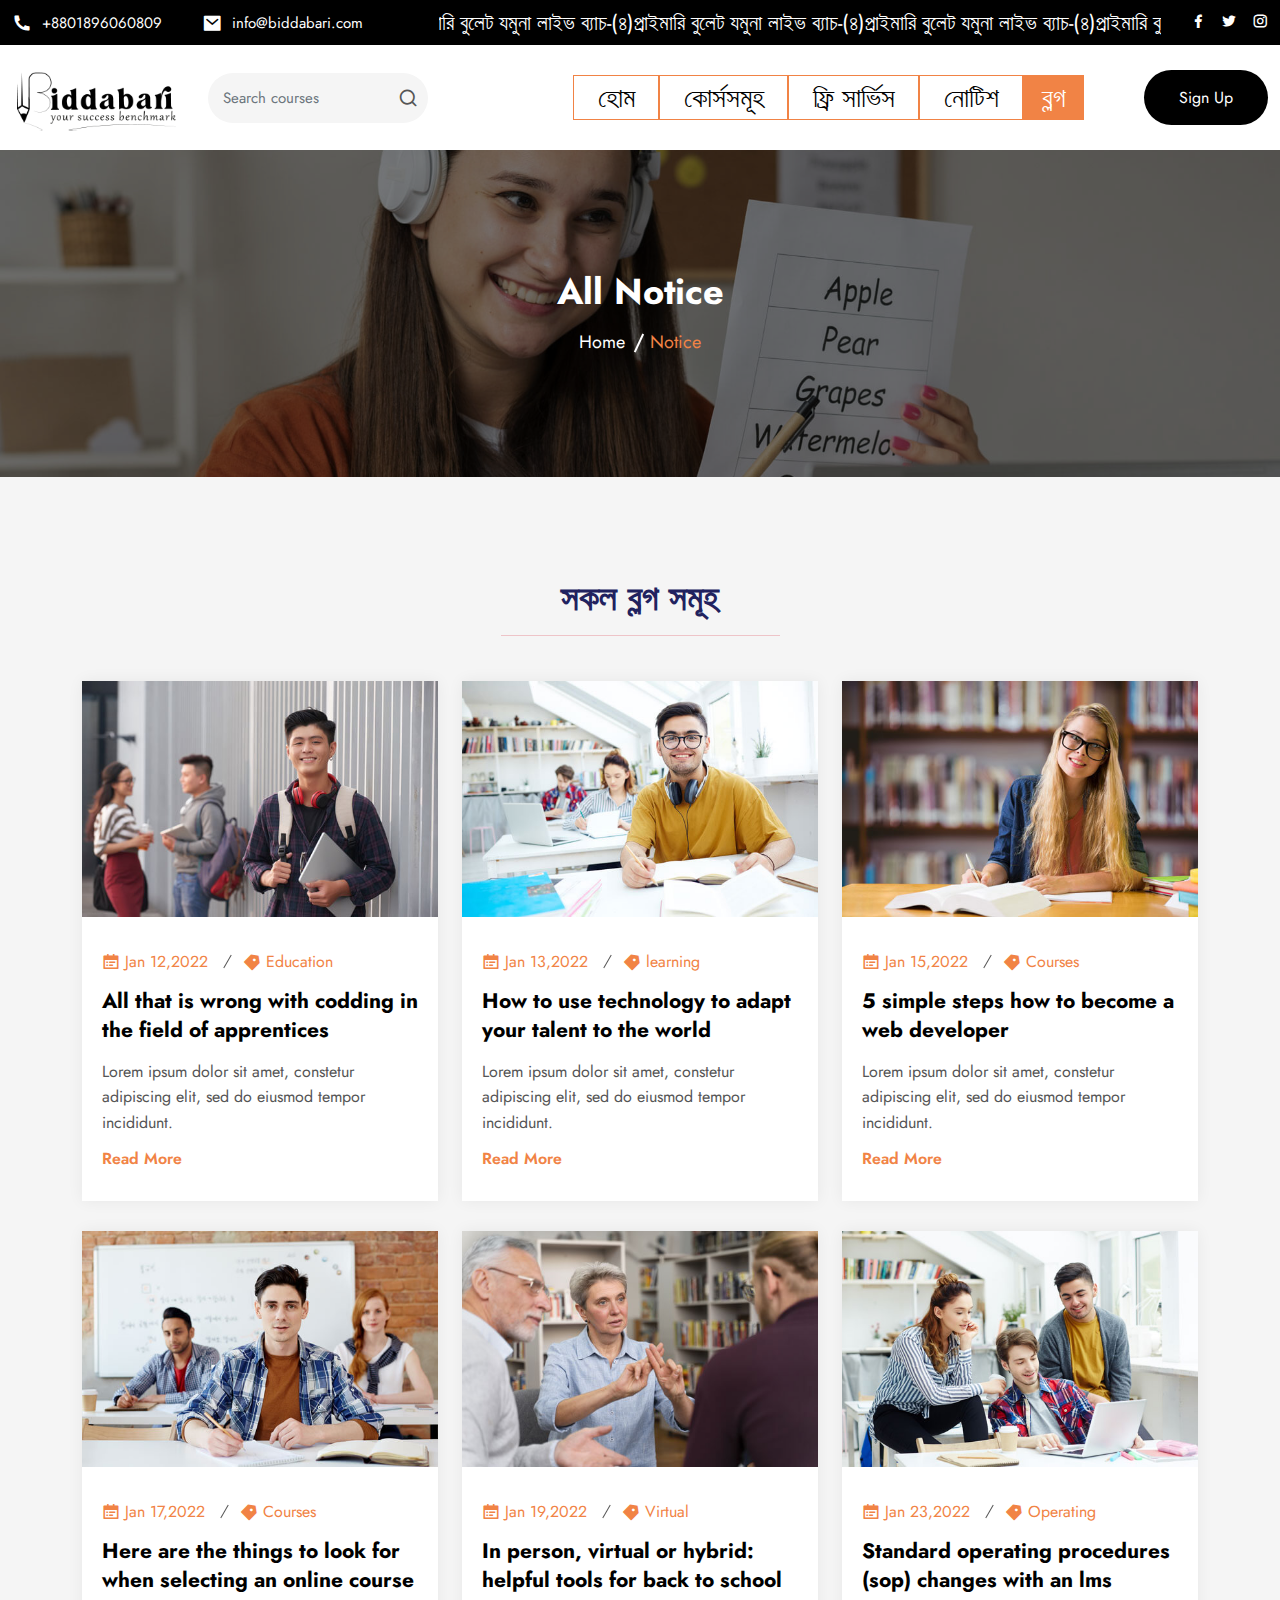
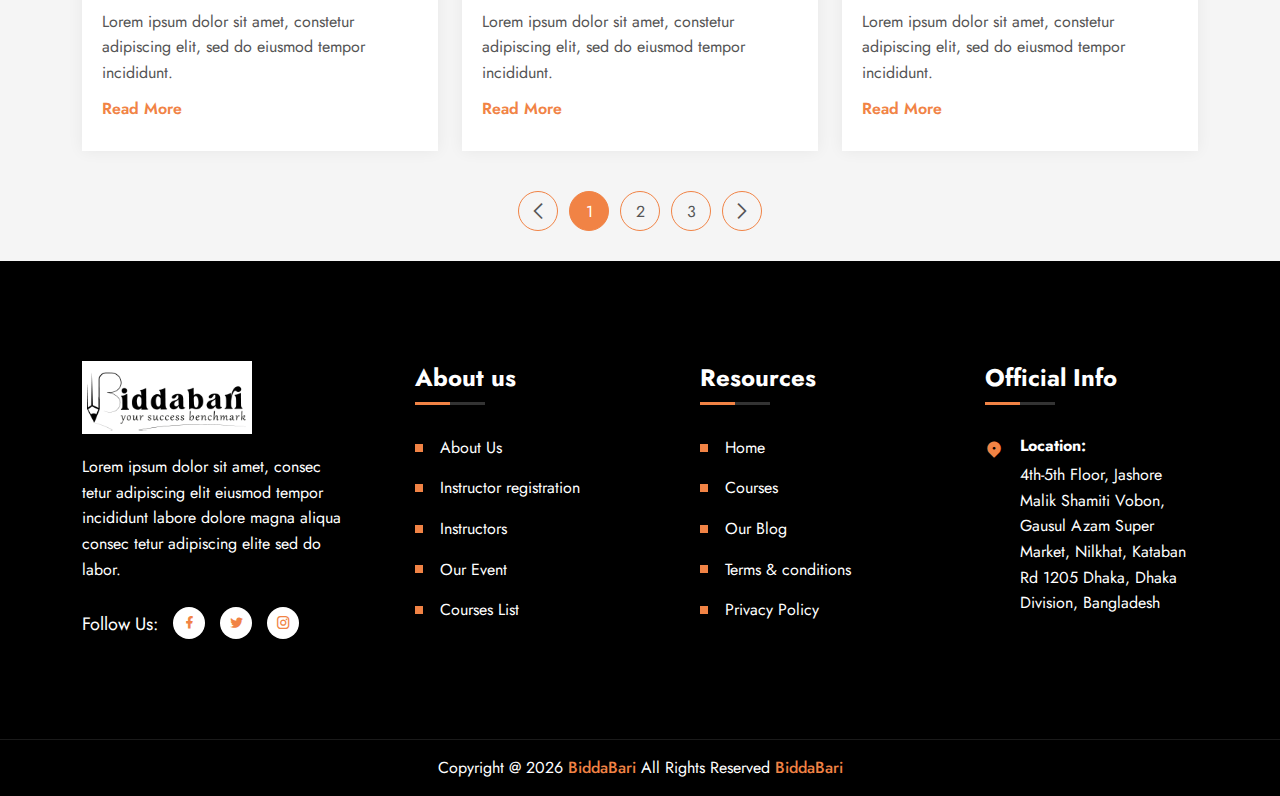
==== commit f4d1f728: "active calass added every menu" ====
--- a/blog.html
+++ b/blog.html
@@ -127,11 +127,11 @@
 
                 <div class="collapse navbar-collapse mean-menu" id="navbarSupportedContent">
                     <ul class="navbar-nav">
-                        <li class="nav-item"><a href="index.html" class="nav-link active"> হোম</a> </li>
+                        <li class="nav-item"><a href="index.html" class="nav-link "> হোম</a> </li>
                         <li class="nav-item"><a href="courses.html" class="nav-link"> কোর্সসমূহ</a> </li>
                         <li class="nav-item"><a href="free.html" class="nav-link">ফ্রি সার্ভিস</a></li>
                         <li class="nav-item"><a href="notice.html" class="nav-link">নোটিশ </a></li>
-                        <li class="nav-item"><a href="blog.html" class="nav-link">ব্লগ</a></li>
+                        <li class="nav-item"><a href="blog.html" class="nav-link active">ব্লগ</a></li>
                     </ul>
                     <div class="others-options d-flex align-items-center">
                         <div class="optional-item">
--- a/assets/css/custom.css
+++ b/assets/css/custom.css
@@ -536,7 +536,9 @@
     height: 307px;
     width: 100%;
 }
-
+.top-header{
+    padding: 0px !important;
+}
 @media only screen and (max-width: 991px){
     .mobile-responsive-nav .mobile-responsive-menu.mean-container .mean-nav ul li a.active {
         color: #F18345;
